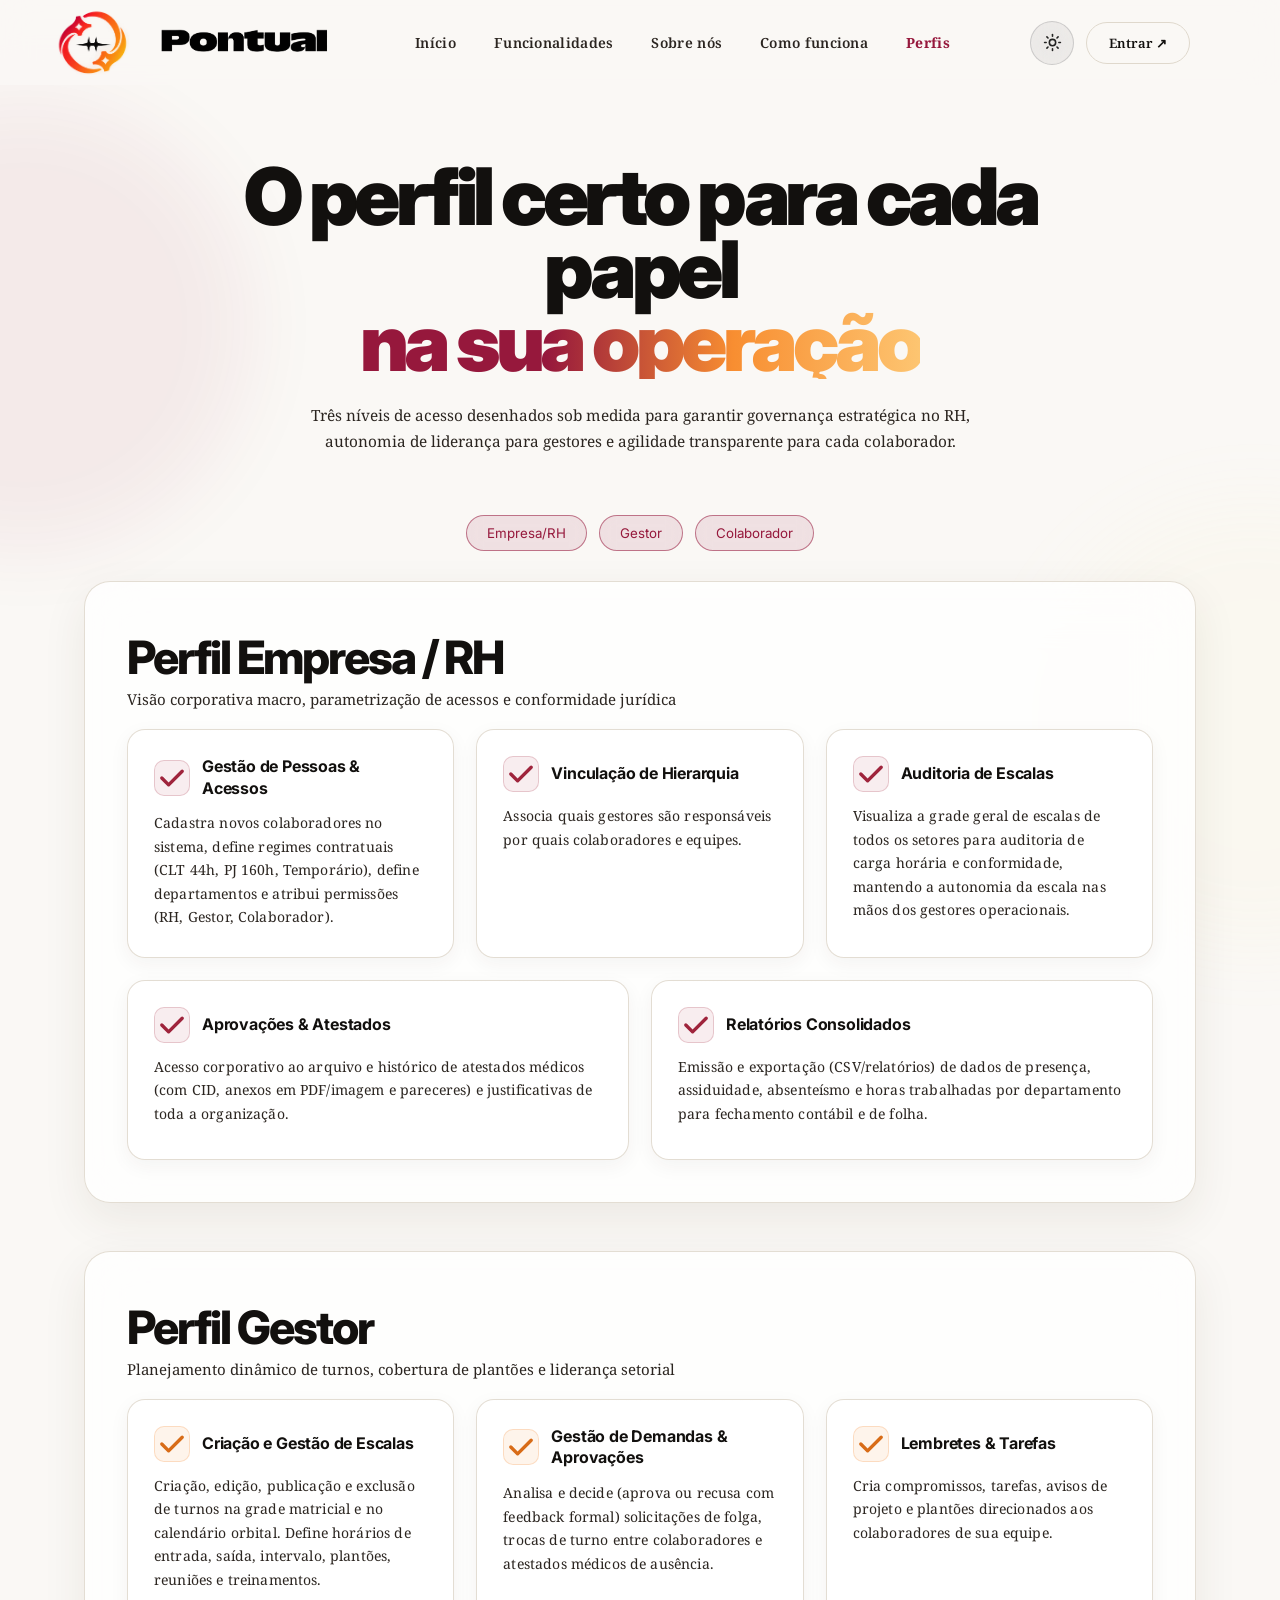
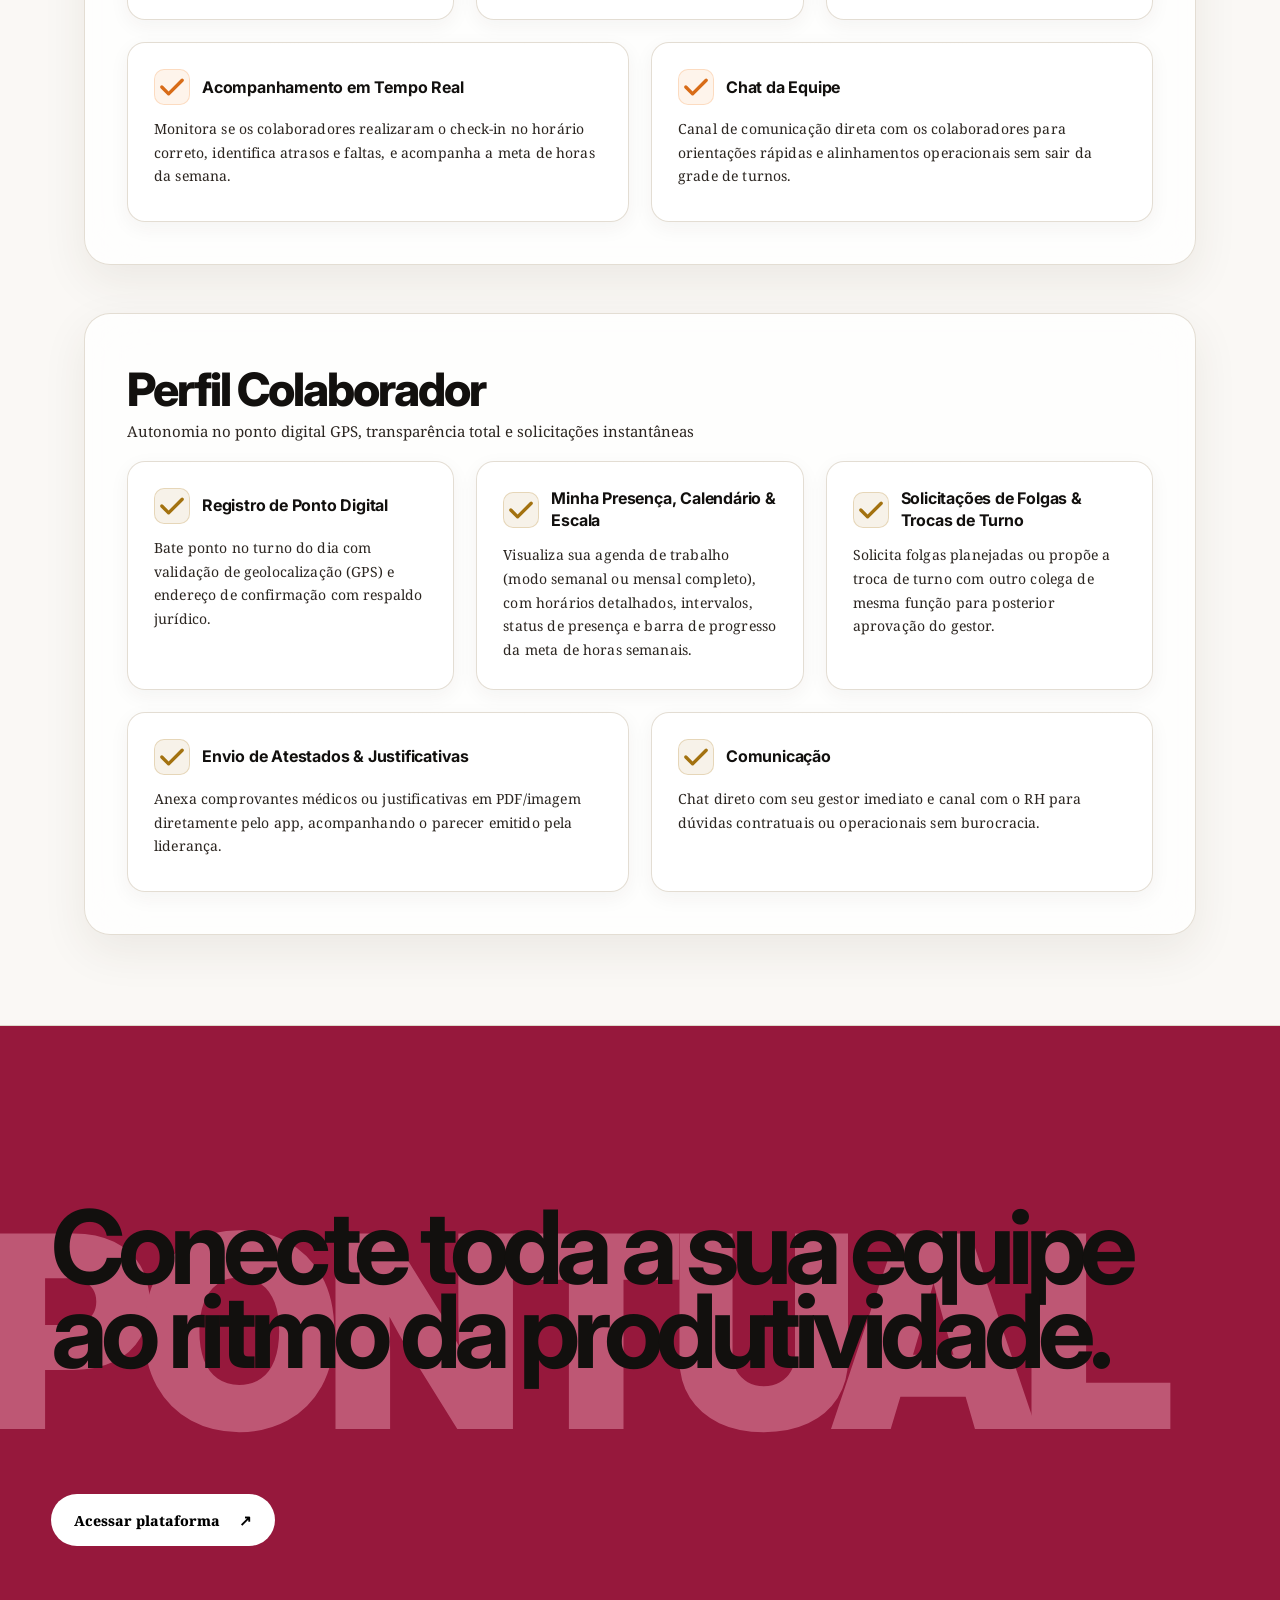
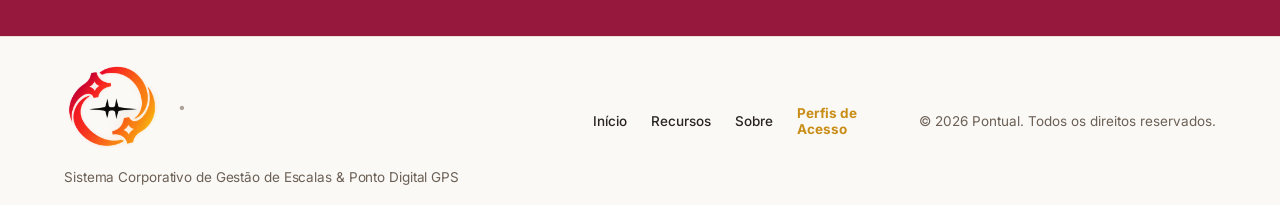
==== perfil.html @ deb8e953 "atualizações de LP" ====
<!DOCTYPE html>
<html lang="pt-BR" class="modo-escuro" data-theme="dark">

<head>
    <meta charset="UTF-8">
    <meta name="viewport" content="width=device-width, initial-scale=1.0">

    <title>Pontual | Perfis de Acesso & Governança</title>
    <link rel="icon" type="image/png" href="logo_pontual_transparente.png" />

    <!-- FONTES GOOGLE (EXATAMENTE AS MESMAS DO INDEX.HTML) -->
    <link rel="preconnect" href="https://fonts.googleapis.com">
    <link rel="preconnect" href="https://fonts.gstatic.com" crossorigin>
    <link href="https://fonts.googleapis.com/css2?family=Inter:wght@400;500;600;700;800;900&family=Noto+Serif:ital,wght@0,400;0,500;0,600;0,700;1,400;1,600;1,700&family=Playfair+Display:ital,wght@0,400;0,500;0,600;0,700;0,800;0,900;1,400;1,600&family=Plus+Jakarta+Sans:wght@400;500;600;700;800&display=swap" rel="stylesheet">

    <link rel="stylesheet" href="style.css">

    <!-- CONTROLE INICIAL DO TEMA -->
    <script>
        (function () {
            var saved = localStorage.getItem('pontual-theme');
            var theme = saved || (
                window.matchMedia('(prefers-color-scheme: light)').matches
                    ? 'light'
                    : 'dark'
            );
            document.documentElement.setAttribute('data-theme', theme);
            if (theme === 'light') {
                document.documentElement.classList.remove('modo-escuro');
                document.documentElement.classList.add('modo-claro');
            } else {
                document.documentElement.classList.remove('modo-claro');
                document.documentElement.classList.add('modo-escuro');
            }
        })();
    </script>
</head>

<body class="profiles-page">

    <!-- FUNDO DECORATIVO E LUZES AMBIENTES -->
    <div class="background-glow glow-one"></div>
    <div class="background-glow glow-two"></div>

    <!-- HEADER / NAVEGAÇÃO -->
    <header class="header-alt profiles-sticky-header">
        <div class="logos-alt">
            <a href="index.html#inicio" class="logo">
                <img src="img/logo_pontual_transparente.png" alt="Pontual" class="logo-light">
                <img src="img/logo_dark.png" alt="Pontual" class="logo-dark">
            </a>

            <a href="index.html#inicio" class="logo">
                <img src="img/Pontual-Branco.png" alt="Pontual" class="logo-light">
                <img src="img/Pontual-Branco.png" alt="Pontual" class="logo-dark" style="filter: brightness(0) saturate(100%);">
            </a>
        </div>

        <nav class="nav-alt">
            <a href="index.html#inicio">Início</a>
            <a href="index.html#funcionalidades">Funcionalidades</a>
            <a href="index.html#sobre">Sobre nós</a>
            <a href="index.html#como-funciona">Como funciona</a>
            <a href="perfil.html" class="active-link">Perfis</a>
        </nav>

        <div class="header-actions">
            <!-- BOTÃO DE TEMA -->
            <button class="theme-toggle" id="themeToggle" aria-label="Alternar tema claro/escuro" title="Alternar tema">
                <svg class="icon-sun" viewBox="0 0 24 24" fill="none" stroke="currentColor" stroke-width="2" stroke-linecap="round" stroke-linejoin="round">
                    <circle cx="12" cy="12" r="4"></circle>
                    <line x1="12" y1="2" x2="12" y2="4"></line>
                    <line x1="12" y1="20" x2="12" y2="22"></line>
                    <line x1="4.93" y1="4.93" x2="6.34" y2="6.34"></line>
                    <line x1="17.66" y1="17.66" x2="19.07" y2="19.07"></line>
                    <line x1="2" y1="12" x2="4" y2="12"></line>
                    <line x1="20" y1="12" x2="22" y2="12"></line>
                    <line x1="4.93" y1="19.07" x2="6.34" y2="17.66"></line>
                    <line x1="17.66" y1="6.34" x2="19.07" y2="4.93"></line>
                </svg>

                <svg class="icon-moon" viewBox="0 0 24 24" fill="none" stroke="currentColor" stroke-width="2" stroke-linecap="round" stroke-linejoin="round">
                    <path d="M21 12.79A9 9 0 1 1 11.21 3 7 7 0 0 0 21 12.79z"></path>
                </svg>
            </button>

            <!-- BOTÃO ENTRAR -->
            <button class="login-alt">
                Entrar
                <span>↗</span>
            </button>
        </div>
    </header>

    

    <!-- TÍTULO PRINCIPAL CENTRALIZADO AO MEIO -->
    <section class="profiles-hero-centered">
        <h1 class="profiles-hero-title">
            O perfil certo para cada papel<br>
            <span>na sua operação</span>
        </h1>

        <p class="profiles-hero-desc">
            Três níveis de acesso desenhados sob medida para garantir governança estratégica no RH, autonomia de liderança para gestores e agilidade transparente para cada colaborador.
        </p>
    </section>

   <div class="profile-buttons">
    <button class="profile-button empresa" id="empresa">Empresa/RH</button>
    <button class="profile-button gestor" id="gestor">Gestor</button>
    <button class="profile-button colaborador" id="colaborador">Colaborador</button>
</div>

    <!-- CONTAINER DOS CARDS TRANSLÚCIDOS EMPILHADOS UM EMBAIXO DO OUTRO -->
    <main class="stacked-profiles-container">

        <!-- ========================================================
             CARD 01: PERFIL EMPRESA / RH
             ======================================================== -->
        <article class="translucent-card card-rh-translucent" id="perfil-empresa-rh">
    
            <div class="card-hero-header" id="empresa">
                
                <h2 class="card-main-title">Perfil Empresa / RH </h2>
                <p class="card-subtitle-line">Visão corporativa macro, parametrização de acessos e conformidade jurídica</p>
            </div>

            
            <!-- GRID DOS 5 RECURSOS E RESPONSABILIDADES (LARGOS E ESPALHADOS) -->
            <div class="features-frosted-grid">
                <div class="feature-frosted-item">
                    <div class="feature-item-header">
                        <div class="feature-item-icon-wrap">
                            <svg viewBox="0 0 20 20" fill="currentColor">
                                <path fill-rule="evenodd" d="M16.707 5.293a1 1 0 010 1.414l-8 8a1 1 0 01-1.414 0l-4-4a1 1 0 011.414-1.414L8 12.586l7.293-7.293a1 1 0 011.414 0z" clip-rule="evenodd"/>
                            </svg>
                        </div>
                        <div class="feature-item-title">
                            <strong>Gestão de Pessoas &amp; Acessos</strong>
                        </div>
                    </div>
                    <p class="feature-item-desc">
                        Cadastra novos colaboradores no sistema, define regimes contratuais (CLT 44h, PJ 160h, Temporário), define departamentos e atribui permissões (RH, Gestor, Colaborador).
                    </p>
                </div>

                <div class="feature-frosted-item">
                    <div class="feature-item-header">
                        <div class="feature-item-icon-wrap">
                            <svg viewBox="0 0 20 20" fill="currentColor">
                                <path fill-rule="evenodd" d="M16.707 5.293a1 1 0 010 1.414l-8 8a1 1 0 01-1.414 0l-4-4a1 1 0 011.414-1.414L8 12.586l7.293-7.293a1 1 0 011.414 0z" clip-rule="evenodd"/>
                            </svg>
                        </div>
                        <div class="feature-item-title">
                            <strong>Vinculação de Hierarquia</strong>
                        </div>
                    </div>
                    <p class="feature-item-desc">
                        Associa quais gestores são responsáveis por quais colaboradores e equipes.
                    </p>
                </div>

                <div class="feature-frosted-item">
                    <div class="feature-item-header">
                        <div class="feature-item-icon-wrap">
                            <svg viewBox="0 0 20 20" fill="currentColor">
                                <path fill-rule="evenodd" d="M16.707 5.293a1 1 0 010 1.414l-8 8a1 1 0 01-1.414 0l-4-4a1 1 0 011.414-1.414L8 12.586l7.293-7.293a1 1 0 011.414 0z" clip-rule="evenodd"/>
                            </svg>
                        </div>
                        <div class="feature-item-title">
                            <strong>Auditoria de Escalas</strong>
                        </div>
                    </div>
                    <p class="feature-item-desc">
                        Visualiza a grade geral de escalas de todos os setores  para auditoria de carga horária e conformidade, mantendo a autonomia da escala nas mãos dos gestores operacionais.
                    </p>
                </div>

                <div class="feature-frosted-item">
                    <div class="feature-item-header">
                        <div class="feature-item-icon-wrap">
                            <svg viewBox="0 0 20 20" fill="currentColor">
                                <path fill-rule="evenodd" d="M16.707 5.293a1 1 0 010 1.414l-8 8a1 1 0 01-1.414 0l-4-4a1 1 0 011.414-1.414L8 12.586l7.293-7.293a1 1 0 011.414 0z" clip-rule="evenodd"/>
                            </svg>
                        </div>
                        <div class="feature-item-title">
                            <strong>Aprovações &amp; Atestados</strong>
                        </div>
                    </div>
                    <p class="feature-item-desc">
                        Acesso corporativo ao arquivo e histórico de atestados médicos (com CID, anexos em PDF/imagem e pareceres) e justificativas de toda a organização.
                    </p>
                </div>

                <div class="feature-frosted-item">
                    <div class="feature-item-header">
                        <div class="feature-item-icon-wrap">
                            <svg viewBox="0 0 20 20" fill="currentColor">
                                <path fill-rule="evenodd" d="M16.707 5.293a1 1 0 010 1.414l-8 8a1 1 0 01-1.414 0l-4-4a1 1 0 011.414-1.414L8 12.586l7.293-7.293a1 1 0 011.414 0z" clip-rule="evenodd"/>
                            </svg>
                        </div>
                        <div class="feature-item-title">
                            <strong>Relatórios Consolidados</strong>
                        </div>
                    </div>
                    <p class="feature-item-desc">
                        Emissão e exportação (CSV/relatórios) de dados de presença, assiduidade, absenteísmo e horas trabalhadas por departamento para fechamento contábil e de folha.
                    </p>
                </div>
            </div>
        </article>


        <!-- ========================================================
             CARD 02: PERFIL GESTOR
             ======================================================== -->
        <article class="translucent-card card-gestor-translucent"  >

            <!-- CABEÇALHO DO PERFIL -->
            <div class="card-hero-header" id="gestor">
                <h2 class="card-main-title">Perfil Gestor</h2>
                <p class="card-subtitle-line">Planejamento dinâmico de turnos, cobertura de plantões e liderança setorial</p>
            </div>


            <div class="features-frosted-grid" >
                <div class="feature-frosted-item">
                    <div class="feature-item-header">
                        <div class="feature-item-icon-wrap">
                            <svg viewBox="0 0 20 20" fill="currentColor">
                                <path fill-rule="evenodd" d="M16.707 5.293a1 1 0 010 1.414l-8 8a1 1 0 01-1.414 0l-4-4a1 1 0 011.414-1.414L8 12.586l7.293-7.293a1 1 0 011.414 0z" clip-rule="evenodd"/>
                            </svg>
                        </div>
                        <div class="feature-item-title">
                            <strong>Criação e Gestão de Escalas</strong>
                        </div>
                    </div>
                    <p class="feature-item-desc">
                        Criação, edição, publicação e exclusão de turnos na grade matricial e no calendário orbital. Define horários de entrada, saída, intervalo, plantões, reuniões e treinamentos.
                    </p>
                </div>

                <div class="feature-frosted-item">
                    <div class="feature-item-header">
                        <div class="feature-item-icon-wrap">
                            <svg viewBox="0 0 20 20" fill="currentColor">
                                <path fill-rule="evenodd" d="M16.707 5.293a1 1 0 010 1.414l-8 8a1 1 0 01-1.414 0l-4-4a1 1 0 011.414-1.414L8 12.586l7.293-7.293a1 1 0 011.414 0z" clip-rule="evenodd"/>
                            </svg>
                        </div>
                        <div class="feature-item-title">
                            <strong>Gestão de Demandas &amp; Aprovações</strong>
                        </div>
                    </div>
                    <p class="feature-item-desc">
                        Analisa e decide (aprova ou recusa com feedback formal) solicitações de folga, trocas de turno entre colaboradores e atestados médicos de ausência.
                    </p>
                </div>

                <div class="feature-frosted-item">
                    <div class="feature-item-header">
                        <div class="feature-item-icon-wrap">
                            <svg viewBox="0 0 20 20" fill="currentColor">
                                <path fill-rule="evenodd" d="M16.707 5.293a1 1 0 010 1.414l-8 8a1 1 0 01-1.414 0l-4-4a1 1 0 011.414-1.414L8 12.586l7.293-7.293a1 1 0 011.414 0z" clip-rule="evenodd"/>
                            </svg>
                        </div>
                        <div class="feature-item-title">
                            <strong>Lembretes &amp; Tarefas</strong>
                        </div>
                    </div>
                    <p class="feature-item-desc">
                        Cria compromissos, tarefas, avisos de projeto e plantões direcionados aos colaboradores de sua equipe.
                    </p>
                </div>

                <div class="feature-frosted-item">
                    <div class="feature-item-header">
                        <div class="feature-item-icon-wrap">
                            <svg viewBox="0 0 20 20" fill="currentColor">
                                <path fill-rule="evenodd" d="M16.707 5.293a1 1 0 010 1.414l-8 8a1 1 0 01-1.414 0l-4-4a1 1 0 011.414-1.414L8 12.586l7.293-7.293a1 1 0 011.414 0z" clip-rule="evenodd"/>
                            </svg>
                        </div>
                        <div class="feature-item-title">
                            <strong>Acompanhamento em Tempo Real</strong>
                        </div>
                    </div>
                    <p class="feature-item-desc">
                        Monitora se os colaboradores realizaram o check-in no horário correto, identifica atrasos e faltas, e acompanha a meta de horas da semana.
                    </p>
                </div>

                <div class="feature-frosted-item">
                    <div class="feature-item-header">
                        <div class="feature-item-icon-wrap">
                            <svg viewBox="0 0 20 20" fill="currentColor">
                                <path fill-rule="evenodd" d="M16.707 5.293a1 1 0 010 1.414l-8 8a1 1 0 01-1.414 0l-4-4a1 1 0 011.414-1.414L8 12.586l7.293-7.293a1 1 0 011.414 0z" clip-rule="evenodd"/>
                            </svg>
                        </div>
                        <div class="feature-item-title">
                            <strong>Chat da Equipe</strong>
                        </div>
                    </div>
                    <p class="feature-item-desc">
                        Canal de comunicação direta com os colaboradores para orientações rápidas e alinhamentos operacionais sem sair da grade de turnos.
                    </p>
                </div>
            </div>
        </article>


        <!-- ========================================================
             CARD 03: PERFIL COLABORADOR
             ======================================================== -->
        <article class="translucent-card card-colab-translucent" id="colaborador">
            
            <!-- CABEÇALHO DO PERFIL -->
            <div class="card-hero-header">
                <h2 class="card-main-title">Perfil Colaborador</h2>
                <p class="card-subtitle-line">Autonomia no ponto digital GPS, transparência total e solicitações instantâneas</p>
            </div>

           

            <!-- GRID DOS 5 RECURSOS E RESPONSABILIDADES (LARGOS E ESPALHADOS) -->
            <div class="features-frosted-grid">
                <div class="feature-frosted-item">
                    <div class="feature-item-header">
                        <div class="feature-item-icon-wrap">
                            <svg viewBox="0 0 20 20" fill="currentColor">
                                <path fill-rule="evenodd" d="M16.707 5.293a1 1 0 010 1.414l-8 8a1 1 0 01-1.414 0l-4-4a1 1 0 011.414-1.414L8 12.586l7.293-7.293a1 1 0 011.414 0z" clip-rule="evenodd"/>
                            </svg>
                        </div>
                        <div class="feature-item-title">
                            <strong>Registro de Ponto Digital</strong>
                        </div>
                    </div>
                    <p class="feature-item-desc">
                        Bate ponto no turno do dia com validação de geolocalização (GPS) e endereço de confirmação com respaldo jurídico.
                    </p>
                </div>

                <div class="feature-frosted-item">
                    <div class="feature-item-header">
                        <div class="feature-item-icon-wrap">
                            <svg viewBox="0 0 20 20" fill="currentColor">
                                <path fill-rule="evenodd" d="M16.707 5.293a1 1 0 010 1.414l-8 8a1 1 0 01-1.414 0l-4-4a1 1 0 011.414-1.414L8 12.586l7.293-7.293a1 1 0 011.414 0z" clip-rule="evenodd"/>
                            </svg>
                        </div>
                        <div class="feature-item-title">
                            <strong>Minha Presença, Calendário &amp; Escala</strong>
                        </div>
                    </div>
                    <p class="feature-item-desc">
                        Visualiza sua agenda de trabalho (modo semanal ou mensal completo), com horários detalhados, intervalos, status de presença e barra de progresso da meta de horas semanais.
                    </p>
                </div>

                <div class="feature-frosted-item">
                    <div class="feature-item-header">
                        <div class="feature-item-icon-wrap">
                            <svg viewBox="0 0 20 20" fill="currentColor">
                                <path fill-rule="evenodd" d="M16.707 5.293a1 1 0 010 1.414l-8 8a1 1 0 01-1.414 0l-4-4a1 1 0 011.414-1.414L8 12.586l7.293-7.293a1 1 0 011.414 0z" clip-rule="evenodd"/>
                            </svg>
                        </div>
                        <div class="feature-item-title">
                            <strong>Solicitações de Folgas &amp; Trocas de Turno</strong>
                        </div>
                    </div>
                    <p class="feature-item-desc">
                        Solicita folgas planejadas ou propõe a troca de turno com outro colega de mesma função para posterior aprovação do gestor.
                    </p>
                </div>

                <div class="feature-frosted-item">
                    <div class="feature-item-header">
                        <div class="feature-item-icon-wrap">
                            <svg viewBox="0 0 20 20" fill="currentColor">
                                <path fill-rule="evenodd" d="M16.707 5.293a1 1 0 010 1.414l-8 8a1 1 0 01-1.414 0l-4-4a1 1 0 011.414-1.414L8 12.586l7.293-7.293a1 1 0 011.414 0z" clip-rule="evenodd"/>
                            </svg>
                        </div>
                        <div class="feature-item-title">
                            <strong>Envio de Atestados &amp; Justificativas</strong>
                        </div>
                    </div>
                    <p class="feature-item-desc">
                        Anexa comprovantes médicos ou justificativas em PDF/imagem diretamente pelo app, acompanhando o parecer emitido pela liderança.
                    </p>
                </div>

                <div class="feature-frosted-item">
                    <div class="feature-item-header">
                        <div class="feature-item-icon-wrap">
                            <svg viewBox="0 0 20 20" fill="currentColor">
                                <path fill-rule="evenodd" d="M16.707 5.293a1 1 0 010 1.414l-8 8a1 1 0 01-1.414 0l-4-4a1 1 0 011.414-1.414L8 12.586l7.293-7.293a1 1 0 011.414 0z" clip-rule="evenodd"/>
                            </svg>
                        </div>
                        <div class="feature-item-title">
                            <strong>Comunicação</strong>
                        </div>
                    </div>
                    <p class="feature-item-desc">
                        Chat direto com seu gestor imediato e canal com o RH para dúvidas contratuais ou operacionais sem burocracia.
                    </p>
                </div>
            </div>
        </article>

    </main>

    

    <!-- CTA FINAL (ESTILO INDEX.HTML) -->
    <section class="final-cta brand-bg" id="comece">
        <div class="cta-background-text">
            PONTUAL
        </div>

        <div class="cta-content">
            <h2>
                Conecte toda a sua equipe<br>
                ao ritmo da produtividade.
            </h2>

            <button class="primary-button">
                Acessar plataforma
                <span>↗</span>
            </button>
        </div>
    </section>

    <!-- FOOTER (ESTILO INDEX.HTML) -->
    <footer>
        <div class="footer-left">
            <div class="footer-brand">
                <img src="img/logo_pontual_transparente.png" alt="Pontual" class="logo-light footer-logo-img">
                <img src="img/logo_dark.png" alt="Pontual" class="logo-dark footer-logo-img">
            </div>
            <span class="footer-bullet">•</span>
            <span class="footer-tagline">Sistema Corporativo de Gestão de Escalas &amp; Ponto Digital GPS</span>
        </div>

        <div class="footer-links">
            <a href="index.html#inicio">Início</a>
            <a href="index.html#funcionalidades">Recursos</a>
            <a href="index.html#sobre">Sobre</a>
            <a href="perfil.html" class="footer-link-highlight">Perfis de Acesso</a>
        </div>

        <p class="footer-copy">
            © 2026 Pontual. Todos os direitos reservados.
        </p>
    </footer>

    <!-- BOTÃO VOLTAR AO TOPO -->
    <button class="back-to-top" id="backToTop" aria-label="Voltar para o topo" title="Voltar ao topo">
        <svg viewBox="0 0 24 24" fill="none" stroke="currentColor" stroke-width="2.5" stroke-linecap="round" stroke-linejoin="round">
            <polyline points="18 15 12 9 6 15"></polyline>
        </svg>
    </button>

    <!-- SCRIPTS -->
    <script src="script.js"></script>
</body>

</html>
---- style.css ----
/* =========================================
   LANDING HERO ALT
========================================= */
.landing-alt {

    min-height: 100vh;

    position: relative;

    overflow: hidden;

    display: flex;

    align-items: center;

    justify-content: center;

    font-family: "DM Sans", sans-serif;

    background: var(--bg-page);

}


/* =========================================
   CARD PRINCIPAL
========================================= */

.hero-alt {

    width: 100%;

    min-height: 100vh;

    padding-bottom: 20px;

    position: relative;

    overflow: hidden;

    display: flex;

    flex-direction: column;

}


/* =========================================
   GRADIENTE DO FUNDO
========================================= */

.hero-alt::before {

    content: "";

    position: absolute;

    inset: 0;

    background:

        radial-gradient(

            circle at 30% 35%,

            #F9DE97CC,

            transparent 35%

        ),

        radial-gradient(

            circle at 58% 38%,

            #F59242CC,

            transparent 40%

        ),

        radial-gradient(

            circle at 55% 70%,

            #9F243C,

            transparent 42%

        ),

        radial-gradient(

            circle at 70% 55%,

            #640c1e,

            transparent 35%

        );

    filter: blur(40px);

    z-index: 0;

}


/* =========================================
   FORMAS DECORATIVAS
========================================= */

.shape-alt {

    display: none;

}

.shape-alt.shape-blue {

    display: none;

}

.shape-alt.shape-pink {

    display: none;

}

.shape-alt.shape-yellow {

    display: none;

}

.shape-alt.shape-purple {

    display: none;

}


/* =========================================
   HEADER ALT
========================================= */

.header-alt {

    position: relative;

    z-index: 5;

    width: 100%;

    padding: 34px 7%;

    display: flex;

    align-items: center;

    justify-content: space-between;

}


/* =========================================
   LOGO ALT
========================================= */

.logo-alt {

    text-decoration: none;

    color: var(--text-primary);

    font-size: 25px;

    font-weight: 700;

    letter-spacing: -1px;

}

.logo-alt span {

    color: #F59242;

}


/* =========================================
   MENU ALT
========================================= */

.nav-alt {

    display: flex;

    align-items: center;

    gap: 38px;

    font-family: "Playfair Display", Georgia, serif;

}

.nav-alt a {

    position: relative;

    text-decoration: none;

    color: #ffffff;

    font-size: 14px;

    font-weight: 600;

    font-family: "Playfair Display", Georgia, serif;

    letter-spacing: 0.3px;

    transition: 0.3s ease;

}

.nav-alt a:hover,
.nav-alt a.active {

    color: #9F243C;
    text-decoration: auto;

}


/* =========================================
   BOTÃO LOGIN ALT
========================================= */

.login-alt {

    text-decoration: none;

    color: var(--text-primary);

    font-size: 13px;

    font-weight: 600;

    padding: 11px 22px;

    border: 1px solid var(--border);

    border-radius: 30px;

    background: transparent;

    transition: 0.3s ease;

}

.login-alt:hover {

    background: #9F243C;

    border-color:#9F243C;

    transform: translateY(-2px);

}


/* =========================================
   CONTEÚDO PRINCIPAL ALT
========================================= */

.hero-content-alt {

    position: relative;

    z-index: 3;

    flex: 1;

    max-width: 800px;

    margin: auto;

    padding: 70px 30px 40px;

    text-align: center;

    display: flex;

    flex-direction: column;

    align-items: center;

    justify-content: center;

}


/* =========================================
   TAG ALT
========================================= */

.tag-alt {

    display: inline-flex;

    align-items: center;

    padding: 9px 17px;

    margin-bottom: 25px;

    border-radius: 30px;

    background: transparent;

    border: 1px solid var(--border);

    color: var(--text-secondary);

    font-size: 10px;

    font-weight: 700;

    letter-spacing: 1.4px;

}


/* =========================================
   TÍTULO ALT
========================================= */

.hero-content-alt h1 {

    max-width: 800px;

    font-size: clamp(65px, 8vw, 125px);

    line-height: .88;

    letter-spacing: -7px;

    font-weight: 900;

    color: var(--text-primary);

}

.hero-content-alt h1 span {

    display: inline-block;

    white-space: nowrap;

  background:

        linear-gradient(

            90deg,

            #96183c,

            #96183c,

            #f88e31,

            #fdc571

        );
    -webkit-background-clip: text;

    background-clip: text;

    color: transparent;

    

}


/* =========================================
   TEXTO ALT
========================================= */

.hero-content-alt p {

    max-width: 570px;

    margin-top: 27px;

    color: var(--text-primary);

    font-size: 16px;

    line-height: 1.7;

}


/* =========================================
   BOTÕES ALT
========================================= */

.hero-buttons-alt {

    display: flex;

    align-items: center;

    gap: 14px;

    margin-top: 32px;

}

.btn-primary-alt {

    display: flex;

    align-items: center;

    gap: 15px;

    padding: 15px 22px;

    border-radius: 40px;

    text-decoration: none;

    background: linear-gradient(

        90deg,

        #640c1e,

        #9F243C,

        #F59242,

        #c96b1f

    );

    color:#ffffff;

    font-size: 14px;

    font-weight: 700;

    letter-spacing: 0.5px;

    box-shadow:

        0 10px 25px rgba(70, 65, 180, 0.12);

    transition: 0.3s ease;



    .btn-primary-two{
        display: flex;

    align-items: center;

    gap: 15px;

    padding: 15px 22px;

    border-radius: 40px;

    text-decoration: none;

    background: linear-gradient(

        90deg,
        #c96b1f

    );

    color:#ffffff;

    font-size: 14px;

    font-weight: 700;

    letter-spacing: 0.5px;

    box-shadow:

        0 10px 25px rgba(70, 65, 180, 0.12);

    transition: 0.3s ease;

    }

}

.btn-primary-alt span {

    font-size: 18px;

    line-height: 0;

}

.btn-primary-alt:hover {

    transform: translateY(-3px);

    box-shadow:

        0 15px 30px rgba(70, 65, 180, 0.18);

}

.btn-secondary-alt {

    padding: 14px 22px;

    border-radius: 40px;

    text-decoration: none;

    color: #ffffff;

    font-size: 15px;

    font-weight: 600;

    transition: 0.3s ease;

}

.btn-secondary-alt:hover {

    background: #e0b445;
    color: #640c1e;

}   


/* =========================================
   PARTE INFERIOR DO HERO
========================================= */

.hero-bottom-alt {

    position: relative;

    z-index: 4;

    width: 100%;

    padding: 25px 48px 30px;

    display: flex;

    align-items: center;

    justify-content: center;

    gap: 28px;

    font-size: 100px;

}

.bottom-item-alt {

    display: flex;

    align-items: center;

    gap: 10px;

}

.bottom-item-alt strong {

    font-size: 20px;

    color: #9F243C;

    letter-spacing: 1px;

}

.bottom-item-alt span {

    color: #ffffff;

    font-size: 15px;

    font-weight: 500;

}

.bottom-line-alt {

    width: 35px;

    height: 1px;

    background: rgba(80, 80, 80, 0.15);

}


/* =========================================
   RESPONSIVIDADE ALT
========================================= */

@media (max-width: 900px) {

    .landing-alt {

        padding: 25px;

    }

    .hero-alt {

        min-height: 680px;

    }

    .header-alt {

        padding: 28px 30px;

    }

    .nav-alt {

        gap: 20px;

    }

    .nav-alt a:nth-child(3) {

        display: none;

    }

    .hero-content-alt h1 {

        font-size: 55px;

    }

    .nav-alt a {

       font-family: "Playfair Display", Georgia, serif;
      font-weight: 500;
      font-style: normal;

    }

}


@media (max-width: 650px) {

    .landing-alt {

        padding: 12px;

    }

    .hero-alt {

        min-height: 720px;

        border-radius: 22px;

    }

    .header-alt {

        padding: 22px;

        flex-wrap: wrap;

        gap: 20px;

    }

    .nav-alt {

        order: 3;

        width: 100%;

        justify-content: center;

        gap: 18px;

    }

    .nav-alt a {

        font-size: 12px;

    }

    .nav-alt a:nth-child(2) {

        display: none;

    }

    .login-alt {

        padding: 9px 17px;

    }

    .login-alt:hover {
        color: #9F243C;

    }

    .hero-content-alt {

        padding: 40px 20px;

    }

    .tag-alt {

        font-size: 8px;

        text-align: center;

    }

    .hero-content-alt h1 {

        font-size: 43px;

        letter-spacing: -2px;

    }

    .hero-content-alt p {

        font-size: 14px;

    }

    .hero-buttons-alt {

        flex-direction: column;

        width: 100%;

    }

    .btn-primary-alt,
    .btn-secondary-alt {

        width: 100%;

        justify-content: center;

        text-align: center;

    }

    .hero-bottom-alt {

        display: none;

    }

}


/* =========================
   BOTÃO DE TEMA
========================= */

.header-actions {

    display: flex;

    align-items: center;

    gap: 12px;

    flex-shrink: 0;

}

.theme-toggle {

    width: 44px;

    height: 44px;

    border: 1px solid rgba(255, 255, 255, 0.18);

    border-radius: 50%;

    display: flex;

    align-items: center;

    justify-content: center;

    background: rgba(255, 255, 255, 0.08);

    color: #ffffff;

    cursor: pointer;

    transition:

        background 0.3s ease,

        color 0.3s ease,

        border-color 0.3s ease,

        transform 0.3s ease;

    backdrop-filter: blur(10px);

    -webkit-backdrop-filter: blur(10px);

}

.theme-toggle:hover {

    transform: translateY(-2px);

    color: #9F243C;

    border-color:#9F243C;

}

.theme-toggle svg {

    width: 19px;

    height: 19px;

    transition: opacity 0.25s ease, transform 0.25s ease;

}


/* Ícone inicial */

.theme-toggle .icon-sun {

    display: none;

}

.theme-toggle .icon-moon {

    display: block;

}


/* =========================
   TEMA CLARO
========================= */

[data-theme="light"] .theme-toggle {

    background: rgba(20, 20, 30, 0.06);

    border-color: rgba(20, 20, 30, 0.15);

    color: #222;

}

[data-theme="light"] .theme-toggle:hover {

    background: rgba(20, 20, 30, 0.10);

}

[data-theme="light"] .theme-toggle .icon-sun {

    display: block;

}

[data-theme="light"] .theme-toggle .icon-moon {

    display: none;

}


/* =========================
   LOGOS POR TEMA
========================= */

/* No modo escuro: mostra logo-light, esconde logo-dark */
.logo-dark {
    display: none !important;
}

.logo-light {
    display: block;
}

/* No modo claro: mostra logo-dark, esconde logo-light */
[data-theme="light"] .logo-dark {
    display: block !important;
}

[data-theme="light"] .logo-light {
    display: none !important;
}

/* Filtro para a logo ícone (colorida) no modo claro */
[data-theme="light"] .theme-icon {
    filter: var(--logo-filter);
}


/* =========================================
   IMPORTAÇÃO DE FONTES
========================================= */

@import url('https://fonts.googleapis.com/css2?family=Inter:wght@400;500;600;700;800;900&display=swap');
@import url('https://fonts.googleapis.com/css2?family=Plus+Jakarta+Sans:wght@400;500;600;700;800&display=swap');
@import url('https://fonts.googleapis.com/css2?family=Playfair+Display:ital,wght@0,400;0,500;0,600;0,700;0,800;0,900;1,400;1,600&display=swap');


/* ==========================================================================
   CLASSE ESPECÍFICA PARA MODO ESCURO (Edite cores, fundos e textos aqui)
   ========================================================================== */

:root,
.modo-escuro,
[data-theme="dark"] {

    /* --- Cores de Fundo (Dark) --- */
    --bg-page: #050505;
    --bg-section: #080808;
    --bg-surface: #0c0c0c;
    --bg-card: #121212;
    --bg-panel-a: #151515;
    --bg-panel-b: #090909;
    --bg-chip: #1d1d1d;
    --ghost-text: #222222;

    /* --- Cores de Bordas (Dark) --- */
    --border: #262626;
    --border-soft: #2a2a2a;

    /* --- Cores de Texto (Dark) --- */
    --text-primary: #f5f5f5;
    --text-secondary: #8f8f8f;
    --text-tertiary: #6e6e6e;
    --text-quiet: #4c4c4c;

    /* --- Cores de Destaque / Identidade Pontual --- */
    --accent-red: #96183c;
    --accent-wine: #640c1e;
    --accent-orange: #f89642;
    --accent-yellow: #faf0ac;
    --success: #51d87d;

    /* --- Filtros de Logos --- */
    --logo-filter: none;

}


/* ==========================================================================
   CLASSE ESPECÍFICA PARA MODO CLARO (Edite cores do modo claro aqui)
   ========================================================================== */

.modo-claro,
:root[data-theme="light"],
[data-theme="light"] {

    /* --- Cores de Fundo (Light) --- */
    --bg-page: #faf8f5;
    --bg-section: #ffffff;
    --bg-surface: #f4eee6;
    --bg-card: #ffffff;
    --bg-panel-a: #ffffff;
    --bg-panel-b: #f0ede7;
    --bg-chip: #e8e4dc;
    --ghost-text: #e2ddd4;

    /* --- Cores de Bordas (Light) --- */
    --border: #dfd8cc;
    --border-soft: #e8e2d8;

    /* --- Cores de Texto (Light) --- */
    --text-primary: #12100e;
    --text-secondary: #2b2520;
    --text-tertiary: #453e36;
    --text-quiet: #756c60;

    /* --- Cores de Destaque / Identidade Pontual --- */
    --accent-red: #96183c;
    --accent-wine: #640c1e;
    --accent-orange: #f89642;
    --accent-yellow: #faf0ac;
    --success: #1a8f4b;

    /* --- Filtros de Logos --- */
    --logo-filter: brightness(0);

}


* {

    margin: 0;

    padding: 0;

    box-sizing: border-box;

}


html {

    scroll-behavior: smooth;

}


body {

    background: var(--bg-page);

    color: var(--text-primary);

    font-family: 'Inter', sans-serif;

    overflow-x: hidden;

    transition: background-color .35s ease, color .35s ease;

}


body,
body * {

    transition: background-color .35s ease, border-color .35s ease, color .35s ease;

}


/* ==========================================================================
   TÍTULOS E TEXTOS DE DESTAQUE (Original - Sem serifa / Inter)
   ========================================================================== */

h1,
h2,
h3,
.cta-background-text {

    font-family: 'Inter', sans-serif;

}


/* ==========================================================================
   FONTES: NOTO SERIF (Navegação, Letras Pequenas, Labels, Índices e Descrições)
   ========================================================================== */

.nav-alt a,
.tag-alt,
.hero-tag,
.label,
.section-top span,
.bottom-item-alt strong,
.bottom-item-alt span,
.big-statement > span,
.statement-subtitle,
.resource-index,
.process-item > span,
.cta-content > span,
.footer-links a {

    font-family: 'Noto Serif', Georgia, serif;

}


/* Fonte Noto Serif para descrições, parágrafos e textos normais */

p,
.login-alt,
.btn-primary-alt,
.btn-secondary-alt,
.primary-button,
.secondary-button,
footer p,
.resource-name p,
.process-item p,
.solution-right p,
.section-top > p,
.big-statement p,
.panel-header small,
.panel-status div,
.panel-footer small,
.floating-card small,
.chart-top span,
.chart-top small,
.days span,
.hero-content-alt p,
.hero-content > p {

    font-family: 'Noto Serif', Georgia, serif;

}


button,
a {

    font-family: inherit;

}


button {

    cursor: pointer;

}


/* =========================
   FUNDO
========================= */

.background-glow {

    position: fixed;

    width: 450px;

    height: 450px;

    border-radius: 50%;

    filter: blur(40px);

    pointer-events: none;

    opacity: .12;

    z-index: -1;

}


.glow-one {

    background: #96183C;

    top: 100px;

    left: -200px;

}


.glow-two {

    background: #faf0ac;

    right: -200px;

    top: 500px;

}


/* =========================
   HEADER
========================= */

header {

    height: 85px;

    padding: 0 7%;

    display: flex;

    align-items: center;

    justify-content: space-between;



    position: relative;

    z-index: 10;

}


/* =========================
   LOGOS DO HEADER
========================= */

.logos-alt {

    display: flex;

    align-items: center;

    gap: 22px;

    flex-shrink: 0;

    margin-left: -35px;

}

.logos-alt .logo {

    display: flex;

    align-items: center;

    justify-content: center;

    width: auto;

    height: 62px;

}


/* Desenho da logo */

.logos-alt .logo:first-child img {

    width: 78px !important;

    height: 78px !important;

    max-width: 78px !important;

    max-height: 78px !important;

    object-fit: contain;

    display: block;

}


/* Escrita "Pontual" */

.logos-alt .logo:last-child img {

    width: 180px !important;

    height: auto !important;

    max-width: 180px !important;

    object-fit: contain;

    display: block;

}


/* =========================
   HERO
========================= */

.hero {

    min-height: 820px;

    padding: 100px 7%;

    position: relative;

    display: flex;

    align-items: center;

    overflow: hidden;

}


.hero-content {

    position: relative;

    z-index: 5;

    max-width: 750px;

}


.hero-tag {

    display: flex;

    align-items: center;

    gap: 10px;

    font-size: 9px;

    letter-spacing: 2px;

    color: var(--text-secondary);

    font-weight: 700;

    margin-bottom: 30px;

}


.dot {

    width: 7px;

    height: 7px;

    border-radius: 50%;

    background:

        linear-gradient(

            135deg,

            #96183c,

            #f89642,

            #faf0ac

        );

    box-shadow:

        0 0 15px rgba(255, 80, 40, .7);

}


.hero h1 {

    font-size: clamp(65px, 8vw, 125px);

    line-height: .88;

    letter-spacing: -7px;

    font-weight: 900;

}


.hero h1 span {

   background:

        linear-gradient(

            90deg,

            #96183c,

            #f89642,

            #fdc571

        );
    -webkit-background-clip: text;

    background-clip: text;

    color: transparent;

}


.hero-content > p {

    max-width: 450px;

    color: var(--text-secondary);

    font-size: 14px;

    line-height: 1.7;

    margin-top: 35px;

}


.hero-buttons {

    display: flex;

    align-items: center;

    gap: 15px;

    margin-top: 35px;

}


.primary-button {

    border: none;

    padding: 16px 23px;

    border-radius: 30px;

    color: white;

    font-size: 14px;

    font-weight: 800;

    background:

        linear-gradient(

            100deg,

            #96183c,

            #f89642,

            #faf0ac

        );

    transition: .25s;

}


.primary-button:hover {

    transform: translateY(-3px);

    box-shadow:

        0 15px 35px rgba(237, 50, 35, .25);

}


.primary-button span {

    margin-left: 15px;

    font-size: 15px;

}


.secondary-button {

    color: white;

    text-decoration: none;

    font-size: 10px;

    font-weight: 700;

    padding: 15px;

}


/* Mantido conforme o código original */

.btn-secondary-alt {

    padding: 14px 22px;

    border-radius: 40px;

    text-decoration: none;

    color: #ffffff;

    font-size: 14px;

    font-weight: 600;

    transition: 0.3s ease;

}


/* =========================
   PAINEL
========================= */

.hero-panel {

    width: 410px;

    min-height: 460px;

    position: absolute;

    right: 9%;

    top: 160px;

    padding: 25px;

    background:

        linear-gradient(

            145deg,

            var(--bg-panel-a),

            var(--bg-panel-b)

        );

    border: 1px solid var(--border-soft);

    border-radius: 25px;

    box-shadow:

        0 40px 100px rgba(0,0,0,.5);

    transform: rotate(3deg);

    z-index: 3;

    overflow: hidden;

}


.panel-glow {

    position: absolute;

    width: 250px;

    height: 250px;

    right: -100px;

    top: -100px;

    border-radius: 50%;

    background:

        linear-gradient(

            135deg,

            #96183c,

            #f89642,

            #faf0ac

        );

    filter: blur(90px);

    opacity: .18;

}


.panel-header {

    display: flex;

    align-items: center;

    justify-content: space-between;

    position: relative;

}


.panel-header small {

    color: var(--text-tertiary);

    font-size: 8px;

    letter-spacing: 1px;

}


.panel-header h3 {

    font-size: 20px;

    margin-top: 5px;

}


.avatar {

    width: 37px;

    height: 37px;

    border-radius: 50%;

    display: flex;

    align-items: center;

    justify-content: center;

    font-size: 11px;

    font-weight: 900;

    color: #111;

    background:

        linear-gradient(

            135deg,

            #96183c,

            #f89642,

            #faf0ac

        );

}


.panel-status {

    margin-top: 45px;

    display: flex;

    align-items: center;

    justify-content: space-between;

}


.panel-status div {

    color: var(--text-tertiary);

    font-size: 10px;

}


.status-dot {

    width: 6px;

    height: 6px;

    display: inline-block;

    margin-right: 7px;

    border-radius: 50%;

    background: var(--success);

}


.panel-status strong {

    font-size: 40px;

    background:

        linear-gradient(

            90deg,

            #96183c,

            #f89642,

            #faf0ac

        );

    -webkit-background-clip: text;

    background-clip: text;

    color: transparent;

}


.chart {

    color: #eeeaea;

    margin-top: 25px;

    padding: 20px;

    border: 1px solid var(--border-soft);

    border-radius: 15px;

    background: var(--bg-surface);

}


.chart-top {

    display: flex;

    justify-content: space-between;

    font-size: 9px;

}


.chart-top span {

    color: var(--text-secondary);

}


.chart-top small {

    color: #f05a35;

}


.bars {

    height: 125px;

    margin-top: 20px;

    display: flex;

    align-items: flex-end;

    justify-content: space-between;

    gap: 8px;

}


.bars i {

    flex: 1;

    display: block;

    border-radius: 5px 5px 2px 2px;

    background:

        linear-gradient(

            180deg,

            #96183c,

            #f89642,

            #faf0ac

        );

    opacity: .9;

}


.days {

    display: flex;

    justify-content: space-between;

    margin-top: 10px;

}


.days span {

    color: var(--text-quiet);

    font-size: 7px;

}


.panel-footer {

    margin-top: 18px;

    padding-top: 18px;

    border-top: 1px solid var(--border-soft);

    display: flex;

    align-items: center;

    justify-content: space-between;

}


.panel-footer small {

    display: block;

    color: var(--text-tertiary);

    font-size: 8px;

}


.panel-footer strong {

    display: block;

    margin-top: 5px;

    font-size: 11px;

}


.panel-footer > span {

    color: var(--text-secondary);

    font-size: 9px;

}


/* =========================
   CARDS FLUTUANTES
========================= */

.floating-card {

    position: absolute;

    z-index: 5;

    background: var(--bg-card);

    border: 1px solid var(--border-soft);

    border-radius: 13px;

    box-shadow:

        0 20px 50px rgba(0,0,0,.4);

}


.card-one {

    right: 38%;

    top: 265px;

    padding: 13px 17px;

    display: flex;

    align-items: center;

    gap: 10px;

    transform: rotate(-4deg);

}


.mini-icon {

    width: 27px;

    height: 27px;

    display: flex;

    align-items: center;

    justify-content: center;

    border-radius: 8px;

    background: var(--bg-chip);

    color: var(--success);

    font-size: 13px;

}


.floating-card small {

    display: block;

    color: var(--text-tertiary);

    font-size: 7px;

    letter-spacing: 1px;

}


.floating-card strong {

    display: block;

    font-size: 10px;

    margin-top: 3px;

}


.card-two {

    right: 5%;

    bottom: 130px;

    padding: 20px 25px;

    transform: rotate(5deg);

}


.card-two strong {

    font-size: 35px;

    margin-top: 5px;

}


/* =========================
   MARQUEE
========================= */

.marquee {

    overflow: hidden;

    border-top: 1px solid var(--border);

    border-bottom: 1px solid var(--border);

    padding: 20px 0;

    white-space: nowrap;

}


.marquee div {

    font-size: 10px;

    font-weight: 800;

    letter-spacing: 3px;

    color: #ffffff;;

    animation: move 20s linear infinite;

}


.marquee span {

    margin: 0 25px;

    color: #f15b37;

}


@keyframes move {

    from {

        transform: translateX(0);

    }

    to {

        transform: translateX(-30%);

    }

}


/* ===================================================
   BIG STATEMENT & SMARTPHONE DEMO (PHONE SCREEN)
   =================================================== */

.big-statement {
    min-height: 720px;
    padding: 120px 12%;
    display: flex;
    align-items: center;
    position: relative;
    overflow: hidden;
    background: var(--bg-surface);
}

.statement-glow {
    position: absolute;
    width: 650px;
    height: 650px;
    right: 5%;
    top: 50%;
    transform: translateY(-50%);
    border-radius: 50%;
    background: radial-gradient(circle, rgba(235, 94, 54, 0.25) 0%, rgba(159, 36, 60, 0.18) 45%, transparent 70%);
    filter: blur(80px);
    opacity: 0.8;
    pointer-events: none;
    z-index: 1;
}

.statement-wrapper {
    display: grid;
    grid-template-columns: 1fr 1.35fr;
    align-items: center;
    gap: 40px;
    width: 100%;
    position: relative;
    z-index: 2;
}

/* Coluna Esquerda: Texto */
.statement-left {
    display: flex;
    flex-direction: column;
    justify-content: center;
    z-index: 5;
}

.statement-brand {
    margin-bottom: 25px;
}

.statement-left h2 {
    font-size: clamp(44px, 5.5vw, 84px);
    line-height: 0.92;
    letter-spacing: -4px;
    color: var(--text-primary);
    font-weight: 800;
}

.statement-left h2 strong {
    background: linear-gradient(90deg, #96183c, #f89642, #fdc571);
    -webkit-background-clip: text;
    background-clip: text;
    color: transparent;
}

.statement-subtitle {
    margin-top: 25px;
    color: var(--text-secondary);
    font-size: 16.5px;
    line-height: 1.6;
    max-width: 480px;
}

.statement-badges {
    display: flex;
    flex-wrap: wrap;
    gap: 12px;
    margin-top: 32px;
}

.statement-badge-item {
    display: inline-flex;
    align-items: center;
    gap: 8px;
    padding: 8px 16px;
    border-radius: 30px;
    background: rgba(255, 255, 255, 0.04);
    border: 1px solid var(--border-soft);
    font-size: 12px;
    font-weight: 600;
    color: var(--text-secondary);
}

.statement-badge-item .badge-dot {
    width: 7px;
    height: 7px;
    border-radius: 50%;
    background: #f89642;
    box-shadow: 0 0 8px #f89642;
}

/* Coluna Direita: Showcase com Celular e Cards */
.statement-right {
    display: flex;
    align-items: center;
    justify-content: center;
    position: relative;
    padding: 40px 0;
    min-height: 800px;
}

/* Sistema de Luzes e Efeitos das Cores do Site no Fundo */
.phone-ambient-lights {
    position: absolute;
    inset: -60px;
    pointer-events: none;
    z-index: 1;
    overflow: visible;
}

.ambient-glow-orb {
    position: absolute;
    border-radius: 50%;
    filter: blur(85px);
    pointer-events: none;
    animation: orb-pulse 8s ease-in-out infinite alternate;
}

.glow-wine {
    width: 540px;
    height: 540px;
    left: -40px;
    top: 15%;
    background: radial-gradient(circle, #96183c 0%, #640c1e 55%, transparent 75%);
    opacity: 0.75;
}

.glow-orange {
    width: 480px;
    height: 480px;
    right: -30px;
    top: 10%;
    background: radial-gradient(circle, #f89642 0%, #ff5940 50%, transparent 75%);
    opacity: 0.65;
    animation-delay: -2s;
}

.glow-yellow {
    width: 440px;
    height: 440px;
    left: 20%;
    bottom: 0%;
    background: radial-gradient(circle, #dba825 0%, #f9de97 45%, transparent 70%);
    opacity: 0.55;
    animation-delay: -4s;
}

.glow-crimson {
    width: 400px;
    height: 400px;
    right: 10%;
    bottom: 15%;
    background: radial-gradient(circle, #d1385d 0%, #9F243C 50%, transparent 75%);
    opacity: 0.55;
    animation-delay: -6s;
}

.ambient-glow-radial {
    position: absolute;
    width: 650px;
    height: 650px;
    left: 50%;
    top: 50%;
    transform: translate(-50%, -50%);
    background: radial-gradient(circle, rgba(245, 146, 66, 0.28) 0%, rgba(159, 36, 60, 0.2) 40%, transparent 68%);
    filter: blur(65px);
    opacity: 0.85;
}

@keyframes orb-pulse {
    0% { transform: scale(1) translate(0, 0); opacity: 0.55; }
    50% { transform: scale(1.1) translate(20px, -15px); opacity: 0.8; }
    100% { transform: scale(0.95) translate(-15px, 20px); opacity: 0.6; }
}

/* Grupo de Apresentação (Cards + Celular) */
.statement-showcase-group {
    position: relative;
    display: flex;
    align-items: center;
    justify-content: center;
    width: 100%;
    z-index: 2;
}

/* Imagem dos Cards Companion (Carga Horária + Pontual Pass) */
.cards-companion-wrapper {
    position: absolute;
    left: -130px;
    top: 50px;
    width: 375px;
    max-width: 90vw;
    z-index: 2;
    animation: float-cards 6s ease-in-out infinite alternate;
}

.cards-companion-img {
    width: 100%;
    height: auto;
    display: block;
    filter: drop-shadow(0 25px 50px rgba(0, 0, 0, 0.85)) drop-shadow(0 0 35px rgba(245, 146, 66, 0.25));
    transition: transform 0.4s ease, filter 0.4s ease;
}

.cards-companion-wrapper:hover .cards-companion-img {
    transform: translateY(-6px) scale(1.02);
    filter: drop-shadow(0 32px 60px rgba(0, 0, 0, 0.95)) drop-shadow(0 0 45px rgba(245, 146, 66, 0.4));
}

@keyframes float-cards {
    0% { transform: translateY(0) rotate(-3.5deg); }
    100% { transform: translateY(-16px) rotate(-1.5deg); }
}

/* 3D Mockup do Smartphone (Maior e Menos Achatado) */
.phone-mockup {
    position: relative;
    z-index: 3;
    margin-left: 95px;
    transform: perspective(1200px) rotateY(-7deg) rotateX(4deg) rotateZ(-2deg);
    transition: transform 0.5s cubic-bezier(0.2, 0.8, 0.2, 1);
}

.phone-mockup:hover {
    transform: perspective(1200px) rotateY(-2deg) rotateX(2deg) rotateZ(0deg) scale(1.02);
}

/* Corpo / Chassi Externo do Celular (Mais alto, menos achatado e esguio) */
.phone-chassis {
    width: 356px;
    background: #18181c;
    border-radius: 52px;
    padding: 13px;
    position: relative;
    border: 1.5px solid rgba(255, 255, 255, 0.16);
    box-shadow:
        0 40px 90px -15px rgba(0, 0, 0, 0.9),
        0 20px 45px -5px rgba(0, 0, 0, 0.65),
        0 0 50px rgba(245, 146, 66, 0.25),
        inset 0 0 2px 1px rgba(255, 255, 255, 0.15),
        inset 0 0 12px rgba(0, 0, 0, 0.8);
}

/* Botões físicos externos */
.phone-btn-vol-up,
.phone-btn-vol-down,
.phone-btn-power {
    position: absolute;
    background: #28282e;
    border-radius: 3px;
}

.phone-btn-vol-up {
    left: -4px;
    top: 115px;
    width: 3px;
    height: 42px;
}

.phone-btn-vol-down {
    left: -4px;
    top: 168px;
    width: 3px;
    height: 42px;
}

.phone-btn-power {
    right: -4px;
    top: 135px;
    width: 3px;
    height: 56px;
}

/* Tela OLED Interna do Celular (Proporções generosas e esguias) */
.phone-screen {
    background: #0d0d10;
    border-radius: 42px;
    padding: 15px 7px 12px 10px;
    overflow: hidden;
    display: flex;
    flex-direction: column;
    gap: 15px;
    box-shadow: inset 0 0 16px rgba(0, 0, 0, 0.95);
    font-family: 'Inter', sans-serif;
    color: #ffffff;
    min-height: 690px;
}

/* Barra de Status */
.phone-top-bar {
    display: flex;
    align-items: center;
    justify-content: space-between;
    padding: 0 4px;
}

.phone-time {
    font-size: 13px;
    font-weight: 700;
    color: #ffffff;
    letter-spacing: 0.2px;
}

.phone-dynamic-island {
    width: 96px;
    height: 25px;
    border-radius: 20px;
    background: #000000;
    display: flex;
    align-items: center;
    justify-content: flex-end;
    padding-right: 10px;
}

.island-camera {
    width: 9px;
    height: 9px;
    border-radius: 50%;
    background: #171720;
    box-shadow: inset 0 0 1px 1px #08080d;
}

.phone-signals {
    display: flex;
    align-items: center;
    gap: 5px;
    font-size: 11.5px;
    font-weight: 600;
    color: #ffffff;
}

.signal-dot {
    width: 6.5px;
    height: 6.5px;
    border-radius: 50%;
    background: #10B981;
}

/* Card: Perfil Lucas Silva */
.phone-user-card {
    background: rgba(28, 28, 33, 0.95);
    border: 1px solid rgba(255, 255, 255, 0.08);
    border-radius: 20px;
    padding: 12px 16px;
    display: flex;
    align-items: center;
    justify-content: space-between;
}

.phone-user-info {
    display: flex;
    align-items: center;
    gap: 12px;
}

.phone-avatar {
    width: 44px;
    height: 44px;
    border-radius: 50%;
    object-fit: cover;
    border: 2px solid #f89642;
    background: #26262e;
}

.phone-user-name {
    font-size: 14px;
    font-weight: 700;
    color: #ffffff;
    line-height: 1.2;
}

.phone-user-role {
    font-size: 11.5px;
    color: #8e8e98;
    margin-top: 2px;
}

.phone-user-tag {
    font-size: 11px;
    font-weight: 700;
    color: #f87171;
    background: rgba(159, 36, 60, 0.4);
    border: 1px solid rgba(209, 56, 93, 0.5);
    padding: 4px 11px;
    border-radius: 12px;
    letter-spacing: 0.3px;
}

/* Relógio Central Digital */
.phone-clock-box {
    text-align: center;
    margin: 6px 0 4px 0;
}

.phone-clock-sub {
    font-size: 10.5px;
    font-weight: 800;
    letter-spacing: 2.2px;
    text-transform: uppercase;
    color: #f89642;
    margin-bottom: 4px;
    font-family: 'DM Sans', sans-serif;
}

.phone-clock-time {
    font-size: 48px;
    font-weight: 800;
    color: #ffffff;
    letter-spacing: -1.5px;
    line-height: 1.05;
    margin: 4px 0 4px 0;
    font-family: 'Inter', sans-serif;
}

.phone-clock-date {
    font-size: 12.5px;
    font-weight: 500;
    color: #8e8e98;
}

/* Card: Turno de Hoje */
.phone-shift-card {
    background: rgba(28, 28, 33, 0.95);
    border: 1px solid rgba(255, 255, 255, 0.08);
    border-radius: 20px;
    padding: 15px 17px;
    display: flex;
    flex-direction: column;
    gap: 10px;
}

.phone-shift-header {
    display: flex;
    align-items: center;
    justify-content: space-between;
}

.shift-title {
    font-size: 10px;
    font-weight: 800;
    letter-spacing: 1.5px;
    text-transform: uppercase;
    color: #7a7a86;
}

.phone-shift-badge {
    font-size: 11.5px;
    font-weight: 700;
    color: #f89642;
    background: #282015;
    border: 1px solid #523e20;
    padding: 4px 11px;
    border-radius: 12px;
}

.phone-shift-loc {
    display: flex;
    align-items: center;
    gap: 8px;
    font-size: 12px;
    color: #d6d6dc;
    font-weight: 500;
}

.phone-shift-loc svg {
    flex-shrink: 0;
}

/* Botão: Registrar Ponto Agora */
.phone-punch-wrapper {
    margin: 4px 0;
}

.phone-punch-btn {
    width: 100%;
    border: none;
    background: linear-gradient(90deg, #9F243C 0%, #ca3342 35%, #eb6839 75%, #f89642 100%);
    border-radius: 20px;
    padding: 16px 18px;
    color: #ffffff;
    font-size: 12.5px;
    font-weight: 500;
    letter-spacing: 0.6px;
    text-transform: uppercase;
    display: flex;
    align-items: center;
    justify-content: center;
    gap: 10px;
    cursor: pointer;
    box-shadow: 0 10px 30px rgba(235, 94, 54, 0.45);
    transition: all 0.25s ease;
}

.phone-punch-btn:hover {
    transform: translateY(-2px);
    box-shadow: 0 15px 36px rgba(235, 94, 54, 0.65);
    filter: brightness(1.06);
}

.phone-punch-btn:active {
    transform: translateY(0);
    filter: brightness(0.96);
}

.phone-punch-btn.punched {
    background: linear-gradient(90deg, #10B981 0%, #059669 100%);
    box-shadow: 0 10px 28px rgba(16, 185, 129, 0.45);
}

.phone-punch-hint {
    font-family: 'DM Mono', monospace, sans-serif;
    font-size: 9.5px;
    color: #636370;
    text-align: center;
    margin-top: 8px;
}

/* Card: Carga Horária Semanal */
.phone-hours-card {
    background: rgba(28, 28, 33, 0.95);
    border: 1px solid rgba(255, 255, 255, 0.08);
    border-radius: 20px;
    padding: 15px 17px;
}

.phone-hours-row {
    display: flex;
    align-items: center;
    justify-content: space-between;
    font-size: 12px;
    font-weight: 700;
    color: #ffffff;
}

.phone-hours-val {
    color: #f89642;
    font-family: monospace;
    font-size: 12.5px;
    font-weight: 700;
}

.phone-progress-bar {
    width: 100%;
    height: 8px;
    background: #232329;
    border-radius: 6px;
    margin-top: 10px;
    overflow: hidden;
}

.phone-progress-fill {
    width: 95%;
    height: 100%;
    border-radius: 6px;
    background: linear-gradient(90deg, #9F243C 0%, #f89642 60%, #fae285 100%);
}


.resources {

    padding: 120px 10%;

    background: var(--bg-section);

    position: relative;

    border-top: 1px solid var(--border);

    border-bottom: 1px solid var(--border);

}


.section-top {

    display: flex;

    justify-content: space-between;

    align-items: flex-end;

    margin-bottom: 70px;

}


.section-top span {

    display: inline-flex;

    align-items: center;

    padding: 6px 16px;

    border-radius: 30px;

    font-size: 11px;

    font-weight: 800;

    letter-spacing: 2px;

    text-transform: uppercase;

    background: rgba(245, 146, 66, 0.12);

    color: #ff5940;

    border: 1px solid rgba(245, 146, 66, 0.25);

    margin-bottom: 12px;

}


.section-top h2 {

    margin-top: 20px;

    font-size: 65px;

    line-height: .9;

    letter-spacing: -4px;

    color: var(--text-primary);

}


.section-top h2 strong {

    background:

        linear-gradient(

            90deg,

            #96183c,

            #f89642,

            #faf0ac

        );

    -webkit-background-clip: text;

    background-clip: text;

    color: transparent;

}


.section-top > p {

    max-width: 260px;

    color: var(--text-tertiary);

    font-size: 15px;

    line-height: 1.7;

}


.statement-subtitle {

    font-size: 20px;

}


.resource-list {
    max-width: 1050px;
    margin: 0 auto;
    width: 100%;
    display: flex;
    flex-direction: column;
    gap: 12px;
}

.resource-item {
    display: flex;
    flex-direction: column;
    border: 1px solid var(--border);
    border-radius: 12px;
    background: rgba(255, 255, 255, 0.02);
    overflow: hidden;
    transition: background 0.25s ease, border-color 0.25s ease, box-shadow 0.25s ease;
    position: relative;
}

/* Header clicável do acordeon */
.resource-header {
    width: 100%;
    min-height: 60px;
    display: flex;
    align-items: center;
    justify-content: space-between;
    gap: 20px;
    background: transparent;
    border: none;
    padding: 12px 24px;
    text-align: left;
    cursor: pointer;
    font-family: inherit;
    color: inherit;
    transition: background 0.25s ease, border-color 0.25s ease;
}

.resource-header:hover {
    padding-left: 24px;
}

.resource-item.active .resource-header {
    padding-left: 24px;
}

.resource-item.active .resource-header:hover {
    padding-left: 24px;
}

/* ========================================================
   CORES ORIGINAIS NO HOVER: COLORINDO O RETÂNGULO
   (Escalas, Ponto, Presença, Gestão)
   ======================================================== */

/* 01. ESCALAS (#d8b459 / #dba825) */
.resource-item[data-resource="escalas"]:not(.active):hover,
.resource-item[data-resource="escalas"] .resource-header:hover,
.resource-item:nth-child(1):not(.active):hover,
.resource-item:nth-child(1) .resource-header:hover {
    background: #d8b459 !important;
    box-shadow: 0 4px 18px rgba(216, 180, 89, 0.25) !important;
    border-color: #dba825;
}

/* 02. PONTO (#F59242) */
.resource-item[data-resource="ponto"]:not(.active):hover,
.resource-item[data-resource="ponto"] .resource-header:hover,
.resource-item:nth-child(2):not(.active):hover,
.resource-item:nth-child(2) .resource-header:hover {
    background: #F59242 !important;
    box-shadow: 0 4px 18px rgba(245, 146, 66, 0.25) !important;
    border-color: #F59242;
}

/* 03. PRESENÇA (#9F243C) */
.resource-item[data-resource="presenca"]:not(.active):hover,
.resource-item[data-resource="presenca"] .resource-header:hover,
.resource-item:nth-child(3):not(.active):hover,
.resource-item:nth-child(3) .resource-header:hover {
    background: #9F243C !important;
    box-shadow: 0 4px 18px rgba(159, 36, 60, 0.25) !important;
    border-color: #9F243C;
}

/* 04. GESTÃO (#640c1e) */
.resource-item[data-resource="gestao"]:not(.active):hover,
.resource-item[data-resource="gestao"] .resource-header:hover,
.resource-item:nth-child(4):not(.active):hover,
.resource-item:nth-child(4) .resource-header:hover {
    background: #640c1e !important;
    box-shadow: 0 4px 18px rgba(100, 12, 30, 0.25) !important;
    border-color: #640c1e;
}

/* PERFIS: RH, GESTOR, COLABORADOR */
.resource-item[data-resource="rh"]:not(.active):hover,
.resource-item[data-resource="rh"] .resource-header:hover {
    background: #9F243C !important;
    box-shadow: 0 4px 18px rgba(159, 36, 60, 0.25) !important;
    border-color: #9F243C;
}

.resource-item[data-resource="gestor"]:not(.active):hover,
.resource-item[data-resource="gestor"] .resource-header:hover {
    background: #F59242 !important;
    box-shadow: 0 4px 18px rgba(245, 146, 66, 0.25) !important;
    border-color: #F59242;
}

.resource-item[data-resource="colaborador"]:not(.active):hover,
.resource-item[data-resource="colaborador"] .resource-header:hover {
    background: #d8b459 !important;
    box-shadow: 0 4px 18px rgba(216, 180, 89, 0.25) !important;
    border-color: #d8b459;
}

/* Cores de borda para itens ativos quando não hovered */
.resource-item[data-resource="escalas"].active {
    border-color: rgba(216, 180, 89, 0.6);
    background: rgba(216, 180, 89, 0.04);
}
.resource-item[data-resource="ponto"].active {
    border-color: rgba(245, 146, 66, 0.6);
    background: rgba(245, 146, 66, 0.04);
}
.resource-item[data-resource="presenca"].active {
    border-color: rgba(159, 36, 60, 0.6);
    background: rgba(159, 36, 60, 0.04);
}
.resource-item[data-resource="gestao"].active {
    border-color: rgba(209, 56, 93, 0.6);
    background: rgba(209, 56, 93, 0.04);
}

.resource-item[data-resource="rh"].active {
    border-color: rgba(159, 36, 60, 0.6);
    background: rgba(159, 36, 60, 0.04);
}
.resource-item[data-resource="gestor"].active {
    border-color: rgba(245, 146, 66, 0.6);
    background: rgba(245, 146, 66, 0.04);
}
.resource-item[data-resource="colaborador"].active {
    border-color: rgba(216, 180, 89, 0.6);
    background: rgba(216, 180, 89, 0.04);
}

/* Tipografia e Ícones ao passar o mouse */
.resource-header:hover .resource-index,
.resource-item:not(.active):hover .resource-index {
    color: #ffffff !important;
    opacity: 0.95;
}

.resource-header:hover .resource-name h3,
.resource-item:not(.active):hover .resource-name h3 {
    color: #ffffff !important;
}

.resource-header:hover .resource-name p,
.resource-item:not(.active):hover .resource-name p {
    color: rgba(255, 255, 255, 0.95) !important;
}

.resource-header:hover .resource-icon,
.resource-item:not(.active):hover .resource-icon {
    border-color: #ffffff !important;
    color: #ffffff !important;
    background: rgba(255, 255, 255, 0.22) !important;
}

.resource-header:hover .chevron-icon,
.resource-item:not(.active):hover .chevron-icon {
    stroke: #ffffff !important;
    color: #ffffff !important;
}

.resource-index {
    font-size: 13px;
    font-weight: 800;
    color: var(--text-tertiary);
    width: 28px;
    flex-shrink: 0;
    transition: color 0.25s ease;
}

.resource-item[data-resource="escalas"].active .resource-index {
    color: #d8b459;
}

.resource-item[data-resource="ponto"].active .resource-index {
    color: #f89642;
}

.resource-item[data-resource="presenca"].active .resource-index {
    color: #d1385d;
}

.resource-item[data-resource="gestao"].active .resource-index {
    color: #ff6e8a;
}

.resource-name {
    display: flex;
    align-items: center;
    flex: 1;
    justify-content: space-between;
    gap: 24px;
}

.resource-name h3 {
    min-width: 130px;
    font-size: 20px;
    font-weight: 700;
    letter-spacing: -0.5px;
    color: var(--text-primary);
    margin: 0;
    transition: color 0.25s ease;
}

.resource-name p {
    flex: 1;
    text-align: center;
    margin: 0;
    color: var(--text-tertiary);
    font-size: 14px;
    line-height: 1.4;
    transition: color 0.25s ease;
}

.resource-icon {
    width: 36px;
    height: 36px;
    flex-shrink: 0;
    display: flex;
    align-items: center;
    justify-content: center;
    align-self: center;
    margin: 0;
    border: 1px solid var(--border-soft);
    border-radius: 50%;
    color: var(--text-secondary);
    background: var(--bg-surface);
    transition: all 0.3s cubic-bezier(0.4, 0, 0.2, 1);
}

.chevron-icon {
    width: 18px;
    height: 18px;
    transition: transform 0.35s cubic-bezier(0.4, 0, 0.2, 1);
}

.resource-header:hover .resource-icon {
    border-color: var(--text-primary);
    color: var(--text-primary);
}

.resource-item.active .chevron-icon {
    transform: rotate(180deg);
}

.resource-item[data-resource="escalas"].active .resource-icon {
    border-color: #d8b459;
    color: #d8b459;
    background: rgba(216, 180, 89, 0.12);
}

.resource-item[data-resource="ponto"].active .resource-icon {
    border-color: #f89642;
    color: #f89642;
    background: rgba(248, 150, 66, 0.12);
}

.resource-item[data-resource="presenca"].active .resource-icon {
    border-color: #d1385d;
    color: #d1385d;
    background: rgba(209, 56, 93, 0.12);
}

.resource-item[data-resource="gestao"].active .resource-icon,
.resource-item[data-resource="rh"].active .resource-icon {
    border-color: #ff6e8a;
    color: #ff6e8a;
    background: rgba(255, 110, 138, 0.12);
}

.resource-item[data-resource="gestor"].active .resource-icon {
    border-color: #f89642;
    color: #f89642;
    background: rgba(248, 150, 66, 0.12);
}

.resource-item[data-resource="colaborador"].active .resource-icon {
    border-color: #d8b459;
    color: #d8b459;
    background: rgba(216, 180, 89, 0.12);
}

/* =========================================
   CONTEÚDO EXPANSÍVEL (ACORDEON BODY)
   ========================================= */

.resource-body {
    display: grid;
    grid-template-rows: 0fr;
    transition: grid-template-rows 0.4s cubic-bezier(0.16, 1, 0.3, 1);
}

.resource-item.active .resource-body {
    grid-template-rows: 1fr;
}


.resource-content {
    width: 100%;
    max-width: 1400px;
    box-sizing: border-box;

    overflow: hidden;
    min-height: 0;

    display: grid;
    grid-template-columns: minmax(0, 1fr) minmax(0, 1.15fr);
    gap: 36px;
    align-items: center;

    padding: 20px 24px 30px 24px;
    margin: 0 auto;

    opacity: 0;
    transform: translateY(-8px);
    transition:
        opacity 0.3s ease 0.05s,
        transform 0.3s ease 0.05s;
}

.resource-item.active .resource-content {
    opacity: 1;
    transform: translateY(0);
}


/* Coluna de Texto (Mini Textinho) */
.resource-details-text {
    display: flex;
    flex-direction: column;
    gap: 14px;
}

.resource-badge {
    display: inline-flex;
    align-items: center;
    width: fit-content;
    font-size: 11px;
    font-weight: 700;
    letter-spacing: 1px;
    text-transform: uppercase;
    padding: 5px 14px;
    border-radius: 20px;
}

.badge-escalas {
    background: rgba(216, 180, 89, 0.12);
    color: #e5be59;
    border: 1px solid rgba(216, 180, 89, 0.3);
}

.badge-ponto {
    background: rgba(248, 150, 66, 0.12);
    color: #f89642;
    border: 1px solid rgba(248, 150, 66, 0.3);
}

.badge-presenca {
    background: rgba(209, 56, 93, 0.12);
    color: #e86384;
    border: 1px solid rgba(209, 56, 93, 0.3);
}

.badge-gestao {
    background: rgba(168, 29, 61, 0.14);
    color: #ff6e8a;
    border: 1px solid rgba(168, 29, 61, 0.3);
}

.resource-details-text h4 {
    font-size: 23px;
    line-height: 1.3;
    letter-spacing: -0.5px;
    color: var(--text-primary);
    font-weight: 700;
}

.resource-details-text p {
    font-size: 14.5px;
    line-height: 1.7;
    color: var(--text-secondary);
    max-width: 520px;
}

.resource-features {
    list-style: none;
    padding: 0;
    margin: 4px 0 0 0;
    display: flex;
    flex-direction: column;
    gap: 10px;
}

.resource-features li {
    display: flex;
    align-items: center;
    gap: 10px;
    font-size: 13.5px;
    color: var(--text-secondary);
    font-weight: 500;
}

.resource-features li svg {
    width: 17px;
    height: 17px;
    flex-shrink: 0;
    color: #51d87d;
}

/* Coluna de Mídia (Espaço para Fotos do Projeto) */
.resource-details-media {
    width: 100%;
}

.project-photo-wrapper {
    background: var(--bg-card);
    border: 1px solid var(--border);
    border-radius: 14px;
    overflow: hidden;
    box-shadow: 0 16px 40px rgba(0, 0, 0, 0.35);
    transition: transform 0.3s ease, border-color 0.3s ease, box-shadow 0.3s ease;
}

.project-photo-wrapper:hover {
    transform: translateY(-3px);
    border-color: var(--border-soft);
    box-shadow: 0 20px 48px rgba(0, 0, 0, 0.45);
}

.photo-window-bar {
    display: flex;
    align-items: center;
    justify-content: space-between;
    padding: 10px 16px;
    background: rgba(255, 255, 255, 0.02);
    border-bottom: 1px solid var(--border);
}

.window-dots {
    display: flex;
    align-items: center;
    gap: 6px;
}

.dot {
    width: 9px;
    height: 9px;
    border-radius: 50%;
    display: inline-block;
}

.dot-red { background: #96183C; }
.dot-yellow { background: #f89642; }
.dot-green { background: #f9de97; }

.window-title {
    font-family: 'DM Sans', monospace, sans-serif;
    font-size: 11px;
    color: var(--text-tertiary);
    letter-spacing: 0.5px;
}

.window-tag {
    font-size: 10px;
    font-weight: 700;
    padding: 3px 8px;
    border-radius: 8px;
    background: var(--bg-chip);
    color: var(--text-secondary);
}




.project-photo-wrapper:hover .project-photo {
    transform: scale(1.02);
}

.photo-caption {
    display: flex;
    align-items: center;
    gap: 8px;
    padding: 10px 16px;
    background: rgba(0, 0, 0, 0.2);
    border-top: 1px solid var(--border);
    font-size: 11.5px;
    color: var(--text-tertiary);
    font-weight: 500;
}

.photo-caption-icon {
    font-size: 13px;
    opacity: 0.85;
}


/* =========================
   SOLUTION
========================= */

.solution {

    width: 100%;

    padding: 120px 10%;

    display: grid;

    grid-template-columns: 1fr 1fr;

    gap: 80px;

    align-items: center;

    background: var(--bg-surface);

    position: relative;

    border-top: 1px solid var(--border);

    border-bottom: 1px solid var(--border);

}


.label {

    display: inline-flex;

    align-items: center;

    padding: 6px 16px;

    border-radius: 30px;

    font-size: 11px;

    font-weight: 800;

    letter-spacing: 2px;

    text-transform: uppercase;

    background: rgba(245, 146, 66, 0.12);

    color: #ff5940;

    border: 1px solid rgba(245, 146, 66, 0.25);

    margin-bottom: 12px;

}


.solution h2 {

    margin-top: 18px;

    font-size: 46px;

    line-height: 1.05;

    letter-spacing: -2px;

    color: var(--text-primary);

}


.solution h2 strong {

    background:

        linear-gradient(

            90deg,

            #96183c,

            #f89642,

            #faf0ac

        );

    -webkit-background-clip: text;

    background-clip: text;

    color: transparent;

}


.solution-right {

    border-left: 3px solid #f89642;

    padding-left: 45px;

}


.solution-right p {

    color: var(--text-secondary);

    font-size: 16px;

    line-height: 1.85;

    margin-bottom: 20px;

}


/* =========================
   PROCESS
========================= */

.process {

    width: 100%;

    padding: 120px 10%;

    display: grid;

    grid-template-columns: 1fr 1fr;

    gap: 80px;

    background: var(--bg-section);

    position: relative;

    border-bottom: 1px solid var(--border);

}


.process-title h2 {

    margin-top: 18px;

    font-size: 48px;

    line-height: 1.05;

    letter-spacing: -2px;

    color: var(--text-primary);

}


.process-title h2 strong {

    background:

        linear-gradient(

            90deg,

            #96183c,

            #f89642,

            #faf0ac

        );

    -webkit-background-clip: text;

    background-clip: text;

    color: transparent;

}


.process-list {

    border-top: 1px solid var(--border-soft);

    display: flex;

    flex-direction: column;

    gap: 12px;

}


.process-item {

    padding: 26px 24px;

    border: 1px solid transparent;

    border-bottom: 1px solid var(--border-soft);

    display: grid;

    grid-template-columns: 55px 1fr;

    gap: 20px;

    align-items: center;

    border-radius: 18px;

    position: relative;

    cursor: pointer;

    overflow: hidden;

    background: transparent;

    transition: all 0.35s cubic-bezier(0.2, 0.8, 0.2, 1);

}

/* Linha lateral acentuada que aparece suavemente no hover */
.process-item::before {

    content: '';

    position: absolute;

    left: 0;

    top: 15%;

    height: 70%;

    width: 4px;

    border-radius: 4px;

    background: linear-gradient(180deg, #96183c, #F59242, #faf0ac);

    opacity: 0;

    transform: scaleY(0.3);

    transition: opacity 0.35s ease, transform 0.35s cubic-bezier(0.2, 0.8, 0.2, 1);

}

/* Brilho de fundo no hover */
.process-item::after {

    content: '';

    position: absolute;

    inset: 0;

    border-radius: 18px;

    background: linear-gradient(90deg, rgba(245, 146, 66, 0.08), transparent 70%);

    opacity: 0;

    pointer-events: none;

    transition: opacity 0.35s ease;

}

.process-item:hover {

    background: rgba(255, 255, 255, 0.03);

    transform: translateX(12px);

    border-color: rgba(245, 146, 66, 0.35);

    box-shadow: 0 12px 32px rgba(0, 0, 0, 0.3);

}

.process-item:hover::before,
.process-item:hover::after {

    opacity: 1;

    transform: scaleY(1);

}


.process-item > span {

    font-size: 18px;

    font-weight: 800;

    color: #ff5940;

    font-family: 'Playfair Display', Georgia, serif;

    transition: all 0.35s cubic-bezier(0.2, 0.8, 0.2, 1);

    display: inline-block;

}

.process-item:hover > span {

    color: #F59242;

    transform: scale(1.22) translateX(4px);

    text-shadow: 0 0 18px rgba(245, 146, 66, 0.55);

}


.process-item h3 {

    font-size: 21px;

    color: var(--text-primary);

    transition: all 0.35s ease;

}

.process-item:hover h3 {

    color: #ffffff;

    transform: translateX(4px);

    letter-spacing: -0.3px;

}


.process-item p {

    color: var(--text-tertiary);

    font-size: 14px;

    line-height: 1.6;

    margin-top: 6px;

    transition: all 0.35s ease;

}

.process-item:hover p {

    color: var(--text-secondary);

}


/* =========================
   FINAL CTA
========================= */

.final-cta {

    min-height: 400px;

    position: relative;

    overflow: hidden;

    background: var(--bg-surface);

    display: flex;

    align-items: center;

    padding: 90px 4%;

    border-top: 1px solid var(--border);

}


:root[data-theme="light"] .brand-bg {

    background-color: #96183c;

}


.cta-background-text { 
    position: absolute; 
    font-size: 21vw; 
    font-weight: 900; 
    font-family: 'Inter', sans-serif;
    color: #96183c; 
    letter-spacing: -15px; 
    left: -20px; 
    white-space: nowrap; 
    opacity: 0.4;
}

[data-theme="light"] .cta-background-text {
  position: absolute;
  font-size: 21vw;
  font-weight: 900;
  font-family: 'Inter', sans-serif;
  color: #e796ad;
  letter-spacing: -15px;
  left: -20px;
  white-space: nowrap;
  opacity: 0.5; /* Ajustado de 0.4 para 1 para garantir a visibilidade da cor */
}


.cta-content {

    position: relative;

    z-index: 2;

}


.cta-content > span {

    font-size: 10px;

    color: #ff681e;

    font-weight: 800;

    letter-spacing: 2px;

}


.cta-content h2 {

    font-size: clamp(60px, 8vw, 110px);

    line-height: .82;

    letter-spacing: -7px;

    margin-top: 90px;

    color: var(--text-primary);

}


.cta-content .primary-button {

    margin-top: 120px;

    background: #ffffff;

    color: #000000;

}


/* =========================
   FOOTER
========================= */

footer {
    min-height: 70px;
    padding: 20px 5%;
    border-top: 1px solid var(--border);
    background: #000000;
    display: flex;
    align-items: center;
    justify-content: space-between;
    gap: 24px;
    font-family: 'Inter', 'Plus Jakarta Sans', -apple-system, BlinkMacSystemFont, sans-serif !important;
}

.footer-left {
    display: flex;
    align-items: center;
    gap: 12px;
    flex-wrap: wrap;
}

.footer-brand {
    display: flex;
    align-items: center;
    gap: 8px;
    width: fit-content;
}

.footer-logo-img {
    height: 100px;
    width: auto;
    object-fit: contain;
    display: block;
}

.footer-brand-name {
    font-size: 20px;
    font-weight: 8px;
    color: #ffffff;
    letter-spacing: -0.3px;
    font-family: inherit;
}

.footer-bullet {
    color: var(--text-tertiary);
    font-size: 14px;
    opacity: 0.7;
    margin: 0 2px;
}

.footer-tagline {
    font-size: 13.5px;
    color: var(--text-tertiary);
    font-weight: 400;
    letter-spacing: -0.1px;
    font-family: inherit;
}

.footer-links {
    display: flex;
    align-items: center;
    gap: 24px;
}

.footer-links a {
    color: #e5e7eb;
    text-decoration: none;
    font-size: 13.5px;
    font-weight: 500;
    font-family: inherit !important;
    transition: color 0.2s ease, opacity 0.2s ease;
}

.footer-links a:hover {
    color: #ffffff;
    opacity: 0.9;
}

.footer-links a.footer-link-highlight {
    color: #d8b459;
    font-weight: 700;
}

.footer-links a.footer-link-highlight:hover {
    color: #f59242;
}

.footer-copy {
    color: var(--text-tertiary);
    font-size: 13.5px;
    font-weight: 400;
    margin: 0;
    white-space: nowrap;
    font-family: inherit !important;
}


/* =========================
   ANIMAÇÕES DE JS
========================= */

.anim-hidden {

    opacity: 0;

    transform: translateY(25px);

    transition: opacity 0.8s ease-out, transform 0.8s ease-out;

}


.show {

    opacity: 1 !important;

    transform: translateY(0) !important;

}

/* =========================
   MODO CLARO - HERO ALT
========================= */

[data-theme="light"] .landing-alt,
.modo-claro .landing-alt {
    background: var(--bg-page);
}

[data-theme="light"] .hero-alt::before,
.modo-claro .hero-alt::before {
    background:
        radial-gradient(
            circle at 30% 35%,
            #F9DE97CC,
            transparent 35%
        ),
        radial-gradient(
            circle at 58% 38%,
            #F59242CC,
            transparent 40%
        ),
        radial-gradient(
            circle at 55% 70%,
            #9F243C,
            transparent 42%
        ),
        radial-gradient(
            circle at 70% 55%,
            #640c1e,
            transparent 35%
        );
    filter: blur(40px);
}

[data-theme="light"] .background-glow {
    opacity: .06;
}

[data-theme="light"] .statement-glow {
    opacity: .08;
}

[data-theme="light"] .nav-alt a {
    color: var(--text-secondary);
}

[data-theme="light"] .nav-alt a:hover,
[data-theme="light"] .nav-alt a.active {
    color: #96183c;
}

[data-theme="light"] .login-alt {
    color: var(--text-primary);
    border-color: var(--border);
}

[data-theme="light"] .hero-content-alt h1 {
    color: var(--text-primary);
}

[data-theme="light"] .hero-content-alt p {
    color: var(--text-secondary);
}

[data-theme="light"] .tag-alt {
    color: var(--text-secondary);
    border-color: var(--border);
}

[data-theme="light"] .btn-secondary-alt {
    color: var(--text-primary);
}

[data-theme="light"] .bottom-item-alt span {
    color: var(--text-secondary);
}

/* =========================
   MODO CLARO - HERO
========================= */

[data-theme="light"] .hero {
    background: var(--bg-page);
}

[data-theme="light"] .hero h1 {
    color: var(--text-primary);
}

[data-theme="light"] .hero-content > p {
    color: var(--text-secondary);
}

[data-theme="light"] .secondary-button {
    color: var(--text-primary);
}

[data-theme="light"] .hero-panel {
    background: linear-gradient(
        145deg,
        var(--bg-panel-a),
        var(--bg-panel-b)
    );

    border-color: var(--border);

    box-shadow:
        0 40px 100px rgba(0, 0, 0, .08);
}

[data-theme="light"] .chart {
    background: var(--bg-card);
    color: var(--text-primary);
}

[data-theme="light"] .floating-card {
    background: var(--bg-card);
    border-color: var(--border);

    box-shadow:
        0 20px 50px rgba(0, 0, 0, .07);
}
/* =========================
   MODO CLARO - BIG STATEMENT
========================= */

[data-theme="light"] .big-statement,
.modo-claro .big-statement {
    background: #f6efe6;
    border-top: 2px solid #ded0bf;
    border-bottom: 2px solid #ded0bf;
}

[data-theme="light"] .big-statement h2,
.modo-claro .big-statement h2 {
    color: #12100e;
}

[data-theme="light"] .big-statement p,
.modo-claro .big-statement p {
    color: #3d352c;
}


/* =========================
   MODO CLARO - MARQUEE
========================= */

[data-theme="light"] .marquee,
.modo-claro .marquee {
    border-color: #d8c9b5;
    background: #ede2d2;
}

[data-theme="light"] .marquee div,
.modo-claro .marquee div {
    color: #000000;
    font-weight: 800;
}


/* =========================
   MODO CLARO - RESOURCES (RECURSOS)
========================= */

[data-theme="light"] .resources,
.modo-claro .resources {
    background: #ffffff;
    border-top: 2px solid #ded0bf;
    border-bottom: 2px solid #ded0bf;
}

[data-theme="light"] .section-top span,
.modo-claro .section-top span {
    background: rgba(150, 24, 60, 0.1);
    color: #96183c;
    border: 1.5px solid rgba(150, 24, 60, 0.3);
}

[data-theme="light"] .section-top h2,
.modo-claro .section-top h2 {
    color: #12100e;
}

[data-theme="light"] .section-top > p,
.modo-claro .section-top > p {
    color: #3d352c;
    font-size: 15px;
}

[data-theme="light"] .resource-item,
.modo-claro .resource-item {
    border: 1px solid #eae0d2;
    background: #faf7f2;
}

[data-theme="light"] .resource-item.active,
.modo-claro .resource-item.active {
    background: #ffffff;
}

[data-theme="light"] .resource-header:hover,
.modo-claro .resource-header:hover {
    background: transparent;
}

[data-theme="light"] .resource-name h3,
.modo-claro .resource-name h3 {
    color: #12100e;
}

[data-theme="light"] .resource-name p,
.modo-claro .resource-name p {
    color: #594d42;
    font-size: 14.5px;
}

[data-theme="light"] .resource-index,
.modo-claro .resource-index {
    color: #8c7e70;
    font-weight: 800;
    font-size: 13px;
}

[data-theme="light"] .resource-icon,
.modo-claro .resource-icon {
    color: #12100e;
    border-color: #d8cbb8;
    background: #fcf9f4;
}

/* Light mode - Accordion body & Text */
[data-theme="light"] .resource-details-text h4,
.modo-claro .resource-details-text h4 {
    color: #12100e;
}

[data-theme="light"] .resource-details-text p,
.modo-claro .resource-details-text p {
    color: #453e36;
}

[data-theme="light"] .resource-features li,
.modo-claro .resource-features li {
    color: #2b2520;
}

/* Light mode - Badges */
[data-theme="light"] .badge-escalas,
.modo-claro .badge-escalas {
    background: rgba(216, 180, 89, 0.2);
    color: #87620a;
    border-color: rgba(216, 180, 89, 0.45);
}

[data-theme="light"] .badge-ponto,
.modo-claro .badge-ponto {
    background: rgba(248, 150, 66, 0.18);
    color: #b55409;
    border-color: rgba(248, 150, 66, 0.4);
}

[data-theme="light"] .badge-presenca,
.modo-claro .badge-presenca {
    background: rgba(209, 56, 93, 0.16);
    color: #9f243c;
    border-color: rgba(209, 56, 93, 0.38);
}

[data-theme="light"] .badge-gestao,
.modo-claro .badge-gestao {
    background: rgba(168, 29, 61, 0.14);
    color: #841029;
    border-color: rgba(168, 29, 61, 0.35);
}

/* Light mode - Photo wrapper */
[data-theme="light"] .project-photo-wrapper,
.modo-claro .project-photo-wrapper {
    background: #ffffff;
    border-color: #dfd8cc;
    box-shadow: 0 14px 34px rgba(60, 45, 30, 0.08);
}

[data-theme="light"] .photo-window-bar,
.modo-claro .photo-window-bar {
    background: #f7f3ed;
    border-bottom: 1px solid #eae2d6;
}

[data-theme="light"] .window-title,
.modo-claro .window-title {
    color: #73675a;
}

[data-theme="light"] .window-tag,
.modo-claro .window-tag {
    background: #eae3d7;
    color: #3b322a;
}

[data-theme="light"] .project-photo-container,
.modo-claro .project-photo-container {
    background: #f5efe6;
}

[data-theme="light"] .photo-caption,
.modo-claro .photo-caption {
    background: #faf7f2;
    border-top: 1px solid #eae2d6;
    color: #695d51;
}


/* =========================
   MODO CLARO - SOLUTION (SOBRE NÓS)
========================= */

[data-theme="light"] .solution,
.modo-claro .solution {
    background: #ffffff;
    border-top: 3px solid #cbbaa4;
    border-bottom: 3px solid #cbbaa4;
    box-shadow: inset 0 8px 24px rgba(0, 0, 0, 0.04), inset 0 -8px 24px rgba(0, 0, 0, 0.04);
}

[data-theme="light"] .label,
.modo-claro .label {
    background: rgba(150, 24, 60, 0.12);
    color: #96183c;
    border: 1.5px solid rgba(150, 24, 60, 0.35);
}

[data-theme="light"] .solution h2,
.modo-claro .solution h2 {
    color: #12100e;
}

[data-theme="light"] .solution-right,
.modo-claro .solution-right {
    background: rgba(255, 255, 255, 0.7);
    border: 1.5px solid #ded0be;
    border-left: 5px solid #f89642;
    padding: 34px 38px;
    border-radius: 0 20px 20px 0;
    box-shadow: 0 8px 24px rgba(0, 0, 0, 0.04);
}

[data-theme="light"] .solution-right p,
.modo-claro .solution-right p {
    color: #241d17;
    font-size: 15.5px;
    line-height: 1.85;
}


/* =========================
   MODO CLARO - PROCESS (COMO FUNCIONA)
========================= */

[data-theme="light"] .process,
.modo-claro .process {
    background: #ffffff;
    border-bottom: 3px solid #ded0bf;
}

[data-theme="light"] .process-title h2,
.modo-claro .process-title h2 {
    color: #12100e;
}

[data-theme="light"] .process-item,
.modo-claro .process-item {
    background: #faf6f0;
    border: 2px solid #ded0be;
    box-shadow: 0 6px 20px rgba(0, 0, 0, 0.05);
    border-radius: 20px;
    margin-bottom: 16px;
}

[data-theme="light"] .process-item:hover,
.modo-claro .process-item:hover {
    background: #ffffff;
    border-color: #f89642;
    box-shadow: 0 14px 36px rgba(245, 146, 66, 0.18);
    transform: translateX(8px);
}

[data-theme="light"] .process-item > span,
.modo-claro .process-item > span {
    color: #96183c;
    font-weight: 900;
    font-size: 20px;
}

[data-theme="light"] .process-item h3,
.modo-claro .process-item h3 {
    color: #12100e;
    font-weight: 800;
}

[data-theme="light"] .process-item p,
.modo-claro .process-item p {
    color: #3b332b;
    font-size: 14.5px;
    line-height: 1.6;
}


/* =========================
   MODO CLARO - CTA
========================= */

[data-theme="light"] .final-cta,
.modo-claro .final-cta {
    background: var(--bg-surface);
}

[data-theme="light"] .cta-content h2,
.modo-claro .cta-content h2 {
    color: var(--text-primary);
}


/* =========================
   MODO CLARO - FOOTER
========================= */

[data-theme="light"] footer,
.modo-claro footer {
    background: #fbf9f6;
    border-top: 1px solid #eae0d2;
}

[data-theme="light"] .footer-brand-name,
.modo-claro .footer-brand-name {
    color: #12100e;
}

[data-theme="light"] .footer-bullet,
.modo-claro .footer-bullet {
    color: #8c7e70;
}

[data-theme="light"] .footer-tagline,
.modo-claro .footer-tagline {
    color: #6b6055;
}

[data-theme="light"] .footer-links a,
.modo-claro .footer-links a {
    color: #2b2520;
}

[data-theme="light"] .footer-links a:hover,
.modo-claro .footer-links a:hover {
    color: #000000;
}

[data-theme="light"] .footer-links a.footer-link-highlight,
.modo-claro .footer-links a.footer-link-highlight {
    color: #c98e18;
}

[data-theme="light"] .footer-copy,
.modo-claro .footer-copy {
    color: #6b6055;
}

/* Responsividade do Footer */
@media (max-width: 1024px) {
    footer {
        flex-direction: column;
        justify-content: center;
        align-items: center;
        text-align: center;
        padding: 24px 5%;
        gap: 16px;
    }

    .footer-left {
        justify-content: center;
    }

    .footer-links {
        justify-content: center;
        flex-wrap: wrap;
        gap: 20px;
    }
}

@media (max-width: 600px) {
    .footer-bullet {
        display: none;
    }

    .footer-left {
        flex-direction: column;
        gap: 4px;
    }
}


/* ==========================================================================
   BOTÃO VOLTAR AO TOPO (Back to Top)
   ========================================================================== */

.back-to-top {
    position: fixed;
    bottom: 30px;
    right: 30px;
    width: 46px;
    height: 46px;
    border-radius: 50%;
    background: rgba(25, 25, 25, 0.85);
    border: 1px solid rgba(255, 255, 255, 0.15);
    color: #ffffff;
    display: flex;
    align-items: center;
    justify-content: center;
    cursor: pointer;
    z-index: 999;
    opacity: 0;
    visibility: hidden;
    transform: translateY(20px);
    pointer-events: none;
    box-shadow: 0 8px 24px rgba(0, 0, 0, 0.35);
    backdrop-filter: blur(12px);
    -webkit-backdrop-filter: blur(12px);
    transition: opacity 0.35s ease, transform 0.35s cubic-bezier(0.2, 0.8, 0.2, 1), visibility 0.35s ease, background 0.3s ease, border-color 0.3s ease, box-shadow 0.3s ease, color 0.3s ease;
}

.back-to-top svg {
    width: 20px;
    height: 20px;
    transition: transform 0.25s ease;
}

.back-to-top.visible {
    opacity: 1;
    visibility: visible;
    transform: translateY(0);
    pointer-events: auto;
}

.back-to-top:hover {
    background: #96183c;
    border-color: #f89642;
    color: #ffffff;
    transform: translateY(-4px);
    box-shadow: 0 12px 28px rgba(150, 24, 60, 0.45);
}

.back-to-top:hover svg {
    transform: translateY(-2px);
}

.back-to-top:active {
    transform: translateY(-1px) scale(0.96);
}

/* Modo Claro - Back to Top */
[data-theme="light"] .back-to-top {
    background: rgba(255, 255, 255, 0.9);
    border: 1px solid rgba(0, 0, 0, 0.12);
    color: #1a1714;
    box-shadow: 0 8px 24px rgba(0, 0, 0, 0.12);
}

[data-theme="light"] .back-to-top:hover {
    background: #96183c;
    border-color: #96183c;
    color: #ffffff;
    box-shadow: 0 12px 28px rgba(150, 24, 60, 0.3);
}

/* Responsividade Mobile */
@media (max-width: 900px) {
    .resources {
        padding: 80px 6%;
    }

    .section-top {
        flex-direction: column;
        align-items: flex-start;
        gap: 20px;
        margin-bottom: 50px;
    }

    .resource-content {
        grid-template-columns: 1fr;
        padding: 10px 0 40px 0;
        gap: 36px;
    }

    .resource-details-text h4 {
        font-size: 20px;
    }

    .solution,
    .process {
        grid-template-columns: 1fr;
        gap: 50px;
        padding: 70px 6%;
    }

    .solution-right {
        padding-left: 20px;
    }
}

@media (max-width: 650px) {
    .resource-header {
        padding: 12px 16px;
        min-height: 56px;
        gap: 12px;
    }

    .resource-name {
        flex-direction: column;
        align-items: flex-start;
        gap: 2px;
    }

    .resource-name h3 {
        font-size: 17px;
        width: auto;
        min-width: auto;
    }

    .resource-name p {
        font-size: 12.5px;
        text-align: left;
        max-width: 100%;
    }

    .resource-index {
        font-size: 12px;
        width: 22px;
    }

    .resource-icon {
        width: 32px;
        height: 32px;
    }

    .chevron-icon {
        width: 15px;
        height: 15px;
    }

    .back-to-top {
        bottom: 20px;
        right: 20px;
        width: 42px;
        height: 42px;
    }

    .back-to-top svg {
        width: 18px;
        height: 18px;
    }
}
/* =========================================
   RESPONSIVIDADE & TEMA - SMARTPHONE DEMO
   ========================================= */

@media (max-width: 992px) {
    .big-statement {
        padding: 70px 6%;
    }

    .statement-wrapper {
        grid-template-columns: 1fr;
        gap: 50px;
        text-align: center;
    }

    .statement-left {
        align-items: center;
        text-align: center;
    }

    .statement-subtitle {
        max-width: 100%;
    }

    .statement-badges {
        justify-content: center;
    }

    .phone-mockup {
        transform: none;
    }

    .phone-mockup:hover {
        transform: none;
    }
}

@media (max-width: 480px) {
    .phone-chassis {
        width: 100%;
        max-width: 320px;
        padding: 10px;
        border-radius: 42px;
    }

    .phone-screen {
        border-radius: 34px;
        padding: 12px 14px 18px 14px;
    }

    .phone-clock-time {
        font-size: 38px;
    }
}

[data-theme="light"] .statement-left h2,
.modo-claro .statement-left h2 {
    color: #12100e;
}

[data-theme="light"] .statement-subtitle,
.modo-claro .statement-subtitle {
    color: #453e36;
}

[data-theme="light"] .statement-badge-item,
.modo-claro .statement-badge-item {
    background: #f7f3ed;
    border-color: #dfd8cc;
    color: #2b2520;
}

.btn-creme-pill {
    background: #96183c;
    color: white;
    font-weight: 800;
    border-radius: 9999px;
    padding: 12px 26px;
    font-size: 14px;
    display: inline-flex;
    align-items: center;
    justify-content: center;
    gap: 8px;
    box-shadow: 0 4px 20px rgba(249, 222, 151, 0.35);
    transition: all 0.25s ease;

}

.btn-creme-pill:hover {
    background: #f89642;
    box-shadow: 0 6px 24px rgba(249, 222, 151, 0.45);
    transform: translateY(-2px);
    border-color: rgba(255, 255, 255, 0.6);

}


a {
    text-decoration: none;
    color: inherit;
    font-family: inherit;
}

/* =========================================
   PÁGINA DE PERFIS - LAYOUT HORIZONTAL
   (Mesmas fontes e estilo do index.html)
   ========================================= */

.profiles-page {
    position: relative;
    width: 100%;
    min-height: 100vh;
    background: var(--bg-page);
    color: var(--text-primary);
    overflow-x: hidden;
}

/* Header link ativo para Perfis */
.nav-alt a.active-link {
    color: #ffffff;
    text-shadow: 0 0 12px rgba(150, 24, 60, 0.4);
    font-weight: 700;
}

.nav-alt a.active-link:hover {
    color: #96183C;
    text-shadow: 0 0 12px rgba(150, 24, 60, 0.4);
    font-weight: 700;
}


[data-theme="light"] .nav-alt a.active-link,
.modo-claro .nav-alt a.active-link {
    color: #96183c;
    text-shadow: none;
}

.nav-alt a.active-link::after {
    content: "";
    position: absolute;
    bottom: -6px;
    left: 0;
    width: 100%;
    height: 2px;
    border-radius: 2px;
}

/* Header Sticky Adaptativo (sem linha divisória) */
.profiles-sticky-header {
    position: sticky;
    top: 0;
    z-index: 100;
    background: rgba(5, 5, 5, 0.78);
    backdrop-filter: blur(18px);
    -webkit-backdrop-filter: blur(18px);
    border-bottom: none;
    transition: background 0.3s ease;
}

[data-theme="light"] .profiles-sticky-header,
.modo-claro .profiles-sticky-header {
    background: rgba(250, 248, 245, 0.88);
    border-bottom: none;
}

/* =========================================
   HERO CENTRALIZADO
   ========================================= */

.profiles-hero-centered {
    position: relative;
    padding: 75px 6% 40px;
    text-align: center;
    max-width: 960px;
    margin: 0 auto;
    z-index: 2;
}

.profiles-tag-pill {
    display: inline-flex;
    align-items: center;
    gap: 8px;
    padding: 8px 20px;
    border-radius: 999px;
    background: rgba(245, 146, 66, 0.1);
    border: 1px solid rgba(245, 146, 66, 0.3);
    color: #F59242;
    font-size: 12px;
    font-weight: 700;
    letter-spacing: 1.5px;
    text-transform: uppercase;
    margin-bottom: 22px;
}

.profiles-tag-pill .badge-dot {
    width: 8px;
    height: 8px;
    border-radius: 50%;
    background: #F59242;
    box-shadow: 0 0 10px #F59242;
}

.profiles-hero-title {
    font-family: 'Inter', sans-serif;
    font-size: clamp(48px, 6.2vw, 88px);
    font-weight: 900;
    line-height: 0.92;
    letter-spacing: -4.5px;
    color: var(--text-primary);
    margin: 0 auto 24px;
}

.profiles-hero-title span {
    background: linear-gradient(90deg, #96183c, #96183c, #f88e31, #fdc571);
    -webkit-background-clip: text;
    background-clip: text;
    color: transparent;
    -webkit-text-fill-color: transparent;
    display: inline-block;
}

.profiles-hero-desc {
    max-width: 680px;
    margin: 0 auto;
    font-family: 'Noto Serif', Georgia, serif;
    font-size: clamp(15px, 1.2vw, 17px);
    line-height: 1.7;
    color: var(--text-secondary);
}

/* =========================================
   CONTAINER DE CARDS TRANSLÚCIDOS EMPILHADOS
   ========================================= */

.stacked-profiles-container {
    max-width: 1240px;
    margin: 30px auto 90px;
    padding: 0 5%;
    display: flex;
    flex-direction: column;
    gap: 48px;
    position: relative;
    z-index: 2;
}

/* CARD TRANSLÚCIDO PRINCIPAL */
.translucent-card {
    position: relative;
    background: rgba(14, 14, 14, 0.65);
    backdrop-filter: blur(28px);
    -webkit-backdrop-filter: blur(28px);
    border: 1px solid rgba(255, 255, 255, 0.08);
    border-radius: 26px;
    padding: 38px 42px 42px;
    overflow: hidden;
    box-shadow: 0 24px 60px rgba(0, 0, 0, 0.45);
    transition: transform 0.35s ease, border-color 0.35s ease, box-shadow 0.35s ease;
}

.translucent-card:hover {
    transform: translateY(-4px);
}

[data-theme="light"] .translucent-card,
.modo-claro .translucent-card {
    background: rgba(255, 255, 255, 0.78);
    border-color: rgba(223, 216, 204, 0.85);
    box-shadow: 0 16px 45px rgba(60, 45, 30, 0.08);
}

/* Gradientes de Luz Ambiente no Fundo dos Cards */
.card-rh-translucent {
    background-image: radial-gradient(circle at 92% 12%, rgba(159, 36, 60, 0.28) 0%, transparent 55%);
}

.card-rh-translucent:hover {
    border-color: rgba(159, 36, 60, 0.5);
    box-shadow: 0 24px 60px rgba(159, 36, 60, 0.2);
}

.card-gestor-translucent {
    background-image: radial-gradient(circle at 92% 12%, rgba(245, 146, 66, 0.24) 0%, transparent 55%);
}

.card-gestor-translucent:hover {
    border-color: rgba(245, 146, 66, 0.5);
    box-shadow: 0 24px 60px rgba(245, 146, 66, 0.2);
}

.card-colab-translucent {
    background-image: radial-gradient(circle at 92% 12%, rgba(216, 180, 89, 0.22) 0%, transparent 55%);
}

.card-colab-translucent:hover {
    border-color: rgba(216, 180, 89, 0.5);
    box-shadow: 0 24px 60px rgba(216, 180, 89, 0.18);
}

/* Barra Superior com Tags em Colchetes (Estilo Imagem de Referência) */
.card-top-bracket {
    display: flex;
    justify-content: space-between;
    align-items: center;
    font-family: 'Inter', sans-serif;
    font-size: 11px;
    font-weight: 700;
    letter-spacing: 1.5px;
    text-transform: uppercase;
    color: var(--text-tertiary);
    border-bottom: 1px solid var(--border-soft);
    padding-bottom: 16px;
    margin-bottom: 24px;
}

.card-top-bracket .bracket-tag {
    opacity: 0.85;
}

/* Cabeçalho do Card */
.card-hero-header {
    margin-bottom: 20px;
}

.card-main-title {
    font-family: 'Inter', sans-serif;
    font-size: clamp(32px, 3.8vw, 46px);
    font-weight: 800;
    line-height: 1.02;
    letter-spacing: -2px;
    color: var(--text-primary);
    margin: 14px 0 8px;
}

.card-main-title span {
    font-weight: 600;
    font-size: 0.68em;
    letter-spacing: -1px;
    color: var(--text-secondary);
}

.card-subtitle-line {
    font-family: 'Noto Serif', Georgia, serif;
    font-size: 15px;
    color: var(--text-secondary);
}

/* Caixa Translúcida de Escopo & Função Principal */
.card-scope-box {
    background: rgba(255, 255, 255, 0.03);
    border: 1px solid rgba(255, 255, 255, 0.07);
    border-radius: 14px;
    padding: 16px 22px;
    margin: 20px 0 32px;
    display: flex;
    flex-direction: column;
    gap: 8px;
}

[data-theme="light"] .card-scope-box,
.modo-claro .card-scope-box {
    background: rgba(0, 0, 0, 0.025);
    border-color: rgba(0, 0, 0, 0.06);
}

.card-rh-translucent .card-scope-box {
    border-left: 3px solid #9F243C;
}

.card-gestor-translucent .card-scope-box {
    border-left: 3px solid #F59242;
}

.card-colab-translucent .card-scope-box {
    border-left: 3px solid #d8b459;
}

.card-scope-item {
    font-family: 'Noto Serif', Georgia, serif;
    font-size: 14px;
    line-height: 1.65;
    color: var(--text-secondary);
}

.card-scope-item strong {
    font-family: 'Inter', sans-serif;
    color: var(--text-primary);
    font-weight: 700;
}

/* Container dos Recursos e Responsabilidades (Largos & Espalhados) */
.card-horizontal-split {
    width: 100%;
}

/* Grid Espaçado dos 5 Recursos (Full-width Frosted Glass Cards) */
.features-frosted-grid {
    display: grid;
    grid-template-columns: repeat(6, 1fr);
    gap: 22px;
    width: 100%;
}

/* Sub-cards Translúcidos dos Recursos ("Quadrados" Maiores & Espalhados) */
.feature-frosted-item {
    grid-column: span 2; /* 3 itens na primeira linha (2 + 2 + 2 = 6 colunas) */
    background: rgba(255, 255, 255, 0.035);
    border: 1px solid rgba(255, 255, 255, 0.08);
    border-radius: 18px;
    padding: 26px 26px 28px;
    backdrop-filter: blur(14px);
    -webkit-backdrop-filter: blur(14px);
    transition: transform 0.28s ease, background 0.28s ease, border-color 0.28s ease, box-shadow 0.28s ease;
    display: flex;
    flex-direction: column;
    position: relative;
    overflow: hidden;
    min-height: 180px;
}

/* Os dois últimos itens ocupam a segunda linha de forma equilibrada (3 + 3 = 6 colunas) */
.feature-frosted-item:nth-child(4),
.feature-frosted-item:nth-child(5),
.feature-frosted-item.item-full-width {
    grid-column: span 3;
}

.feature-frosted-item::before {
    content: "";
    position: absolute;
    top: 0;
    left: 0;
    right: 0;
    height: 1px;
    background: linear-gradient(90deg, transparent, rgba(255, 255, 255, 0.16), transparent);
}

.feature-frosted-item:hover {
    background: rgba(255, 255, 255, 0.07);
    border-color: rgba(255, 255, 255, 0.2);
    transform: translateY(-4px);
    box-shadow: 0 14px 34px rgba(0, 0, 0, 0.32);
}

/* Destaque sutil de borda no hover para cada perfil */
.card-rh-translucent .feature-frosted-item:hover {
    border-color: rgba(159, 36, 60, 0.45);
    box-shadow: 0 14px 34px rgba(159, 36, 60, 0.15);
}

.card-gestor-translucent .feature-frosted-item:hover {
    border-color: rgba(245, 146, 66, 0.45);
    box-shadow: 0 14px 34px rgba(245, 146, 66, 0.15);
}

.card-colab-translucent .feature-frosted-item:hover {
    border-color: rgba(216, 180, 89, 0.45);
    box-shadow: 0 14px 34px rgba(216, 180, 89, 0.15);
}

/* Modo Claro */
[data-theme="light"] .feature-frosted-item,
.modo-claro .feature-frosted-item {
    background: rgba(255, 255, 255, 0.72);
    border: 1px solid rgba(223, 216, 204, 0.85);
    box-shadow: 0 6px 20px rgba(60, 45, 30, 0.05);
}

[data-theme="light"] .feature-frosted-item::before,
.modo-claro .feature-frosted-item::before {
    background: linear-gradient(90deg, transparent, rgba(255, 255, 255, 0.9), transparent);
}

[data-theme="light"] .feature-frosted-item:hover,
.modo-claro .feature-frosted-item:hover {
    background: rgba(255, 255, 255, 0.95);
    border-color: rgba(180, 150, 110, 0.45);
    box-shadow: 0 14px 34px rgba(60, 45, 30, 0.12);
}

/* Ícone com badge estilizada */
.feature-item-header {
    display: flex;
    align-items: center;
    gap: 12px;
    margin-bottom: 12px;
}

.feature-item-icon-wrap {
    width: 36px;
    height: 36px;
    min-width: 36px;
    border-radius: 10px;
    display: inline-flex;
    align-items: center;
    justify-content: center;
    background: rgba(255, 255, 255, 0.06);
    border: 1px solid rgba(255, 255, 255, 0.1);
    color: #51d87d;
}

.card-rh-translucent .feature-item-icon-wrap {
    background: rgba(159, 36, 60, 0.14);
    border-color: rgba(159, 36, 60, 0.28);
    color: #ff7590;
}

.card-gestor-translucent .feature-item-icon-wrap {
    background: rgba(245, 146, 66, 0.14);
    border-color: rgba(245, 146, 66, 0.28);
    color: #f59242;
}

.card-colab-translucent .feature-item-icon-wrap {
    background: rgba(216, 180, 89, 0.14);
    border-color: rgba(216, 180, 89, 0.28);
    color: #ffd875;
}

[data-theme="light"] .card-rh-translucent .feature-item-icon-wrap,
.modo-claro .card-rh-translucent .feature-item-icon-wrap {
    background: rgba(159, 36, 60, 0.08);
    border-color: rgba(159, 36, 60, 0.2);
    color: #9F243C;
}

[data-theme="light"] .card-gestor-translucent .feature-item-icon-wrap,
.modo-claro .card-gestor-translucent .feature-item-icon-wrap {
    background: rgba(245, 146, 66, 0.1);
    border-color: rgba(245, 146, 66, 0.25);
    color: #d86c18;
}

[data-theme="light"] .card-colab-translucent .feature-item-icon-wrap,
.modo-claro .card-colab-translucent .feature-item-icon-wrap {
    background: rgba(180, 130, 40, 0.1);
    border-color: rgba(180, 130, 40, 0.25);
    color: #a37210;
}

.feature-item-title {
    display: flex;
    align-items: center;
    gap: 10px;
    margin: 0;
}

.feature-item-title svg {
    width: 18px;
    height: 18px;
    min-width: 18px;
    flex-shrink: 0;
    color: currentColor;
}

.feature-item-title strong {
    font-family: 'Inter', sans-serif;
    font-size: 16px;
    font-weight: 700;
    color: var(--text-primary);
    line-height: 1.35;
    letter-spacing: -0.2px;
}

.feature-item-desc {
    font-family: 'Noto Serif', Georgia, serif;
    font-size: 14px;
    line-height: 1.68;
    color: var(--text-secondary);
    margin: 0;
    letter-spacing: 0.15px;
}

@media (max-width: 1024px) {
    .features-frosted-grid {
        grid-template-columns: repeat(2, 1fr);
        gap: 18px;
    }

    .feature-frosted-item {
        grid-column: span 1;
    }

    .feature-frosted-item:nth-child(4) {
        grid-column: span 1;
    }

    .feature-frosted-item:nth-child(5),
    .feature-frosted-item.item-full-width {
        grid-column: span 2;
    }

    .translucent-card {
        padding: 34px 28px 36px;
    }
}

@media (max-width: 680px) {
    .features-frosted-grid {
        grid-template-columns: 1fr;
        gap: 14px;
    }

    .feature-frosted-item,
    .feature-frosted-item:nth-child(4),
    .feature-frosted-item:nth-child(5),
    .feature-frosted-item.item-full-width {
        grid-column: span 1;
        min-height: auto;
    }

    .translucent-card {
        padding: 26px 20px 28px;
    }
}

.profiles-matrix-section {
    position: relative;
    padding: 90px 5% 110px;
    max-width: 1240px;
    margin: 0 auto;
    z-index: 2;
}

.matrix-header-box {
    display: flex;
    justify-content: space-between;
    align-items: flex-end;
    gap: 40px;
    margin-bottom: 52px;
}

.matrix-header-left h2 {
    margin-top: 14px;
    font-family: 'Inter', sans-serif;
    font-size: clamp(44px, 5.2vw, 65px);
    font-weight: 800;
    line-height: 0.9;
    letter-spacing: -4px;
    color: var(--text-primary);
}

.matrix-header-left h2 strong {
    background: linear-gradient(90deg, #96183c, #f89642, #faf0ac);
    -webkit-background-clip: text;
    background-clip: text;
    color: transparent;
}

.matrix-header-desc {
    max-width: 340px;
    color: var(--text-tertiary);
    font-family: 'Noto Serif', Georgia, serif;
    font-size: 15px;
    line-height: 1.7;
    margin: 0;
}

.matrix-table-card {
    background: rgba(14, 14, 14, 0.72);
    backdrop-filter: blur(22px);
    -webkit-backdrop-filter: blur(22px);
    border: 1px solid var(--border);
    border-radius: 22px;
    overflow: hidden;
    box-shadow: 0 20px 50px rgba(0, 0, 0, 0.35);
}

[data-theme="light"] .matrix-table-card,
.modo-claro .matrix-table-card {
    background: #ffffff;
    border-color: #dfd8cc;
    box-shadow: 0 14px 36px rgba(60, 45, 30, 0.06);
}

.matrix-table-wrap {
    width: 100%;
    overflow-x: auto;
}

.matrix-table {
    width: 100%;
    border-collapse: collapse;
    text-align: left;
    font-size: 14px;
}

.matrix-table th {
    padding: 24px 28px;
    background: rgba(255, 255, 255, 0.02);
    border-bottom: 1px solid var(--border);
    vertical-align: top;
    white-space: nowrap;
}

[data-theme="light"] .matrix-table th,
.modo-claro .matrix-table th {
    background: #faf7f2;
    border-bottom-color: #dfd8cc;
}

.matrix-table th:first-child {
    min-width: 320px;
}

.matrix-col-overline {
    display: flex;
    align-items: center;
    gap: 7px;
    font-family: 'Inter', sans-serif;
    font-size: 10.5px;
    font-weight: 800;
    letter-spacing: 1.6px;
    text-transform: uppercase;
    color: var(--text-tertiary);
    margin-bottom: 6px;
}

.matrix-dot {
    width: 7px;
    height: 7px;
    border-radius: 50%;
    display: inline-block;
}

.dot-rh {
    background: #9F243C;
    box-shadow: 0 0 8px rgba(159, 36, 60, 0.7);
}

.dot-gestor {
    background: #F59242;
    box-shadow: 0 0 8px rgba(245, 146, 66, 0.7);
}

.dot-colab {
    background: #d8b459;
    box-shadow: 0 0 8px rgba(216, 180, 89, 0.7);
}

.matrix-col-title {
    display: block;
    font-family: 'Inter', sans-serif;
    font-size: 17px;
    font-weight: 800;
    letter-spacing: -0.4px;
    color: var(--text-primary);
}

.matrix-col-sub {
    display: block;
    margin-top: 3px;
    font-family: 'Noto Serif', Georgia, serif;
    font-size: 12px;
    font-weight: 400;
    color: var(--text-tertiary);
}

.matrix-table td {
    padding: 20px 28px;
    border-bottom: 1px solid var(--border-soft);
    color: var(--text-secondary);
    vertical-align: middle;
    transition: background 0.2s ease;
}

.matrix-table tr:last-child td {
    border-bottom: none;
}

.matrix-table tbody tr:hover td {
    background: rgba(255, 255, 255, 0.025);
}

[data-theme="light"] .matrix-table tbody tr:hover td,
.modo-claro .matrix-table tbody tr:hover td {
    background: #fcfaf6;
}

.matrix-feature-cell {
    display: flex;
    align-items: flex-start;
    gap: 16px;
}

.matrix-row-index {
    font-family: 'Noto Serif', Georgia, serif;
    font-size: 12.5px;
    font-weight: 800;
    color: var(--text-tertiary);
    min-width: 24px;
    padding-top: 2px;
}

.matrix-table tbody tr:hover .matrix-row-index {
    color: #F59242;
}

.matrix-feature-cell strong {
    display: block;
    font-family: 'Inter', sans-serif;
    font-size: 15px;
    font-weight: 700;
    letter-spacing: -0.2px;
    color: var(--text-primary);
    margin-bottom: 3px;
}

.matrix-feature-cell small {
    display: block;
    font-family: 'Noto Serif', Georgia, serif;
    font-size: 12.5px;
    color: var(--text-tertiary);
    line-height: 1.45;
}

.matrix-cell-active {
    display: inline-flex;
    align-items: center;
    gap: 10px;
    font-family: 'Inter', sans-serif;
    font-size: 13.5px;
    font-weight: 600;
    color: var(--text-primary);
}

.matrix-check {
    width: 20px;
    height: 20px;
    border-radius: 50%;
    display: inline-flex;
    align-items: center;
    justify-content: center;
    font-size: 11px;
    font-weight: 800;
    flex-shrink: 0;
}

.check-rh {
    background: rgba(159, 36, 60, 0.16);
    color: #ff6e8a;
    border: 1px solid rgba(159, 36, 60, 0.35);
}

.check-gestor {
    background: rgba(245, 146, 66, 0.16);
    color: #F59242;
    border: 1px solid rgba(245, 146, 66, 0.35);
}

.check-colab {
    background: rgba(216, 180, 89, 0.16);
    color: #e5be59;
    border: 1px solid rgba(216, 180, 89, 0.35);
}

[data-theme="light"] .check-rh,
.modo-claro .check-rh {
    background: rgba(159, 36, 60, 0.1);
    color: #9F243C;
    border-color: rgba(159, 36, 60, 0.28);
}

[data-theme="light"] .check-gestor,
.modo-claro .check-gestor {
    background: rgba(245, 146, 66, 0.12);
    color: #c2590a;
    border-color: rgba(245, 146, 66, 0.3);
}

[data-theme="light"] .check-colab,
.modo-claro .check-colab {
    background: rgba(180, 130, 40, 0.12);
    color: #8f640d;
    border-color: rgba(180, 130, 40, 0.3);
}

.matrix-cell-muted {
    font-family: 'Noto Serif', Georgia, serif;
    font-size: 13.5px;
    color: var(--text-secondary);
}

.matrix-cell-empty {
    font-family: 'Inter', sans-serif;
    font-size: 15px;
    color: var(--text-quiet);
    user-select: none;
}

.matrix-footer-note {
    display: flex;
    align-items: center;
    flex-wrap: wrap;
    gap: 14px;
    padding: 16px 28px;
    background: rgba(255, 255, 255, 0.015);
    border-top: 1px solid var(--border);
    font-family: 'Noto Serif', Georgia, serif;
    font-size: 12.5px;
    color: var(--text-tertiary);
}

.matrix-footer-note strong {
    font-family: 'Inter', sans-serif;
    color: var(--text-primary);
}

[data-theme="light"] .matrix-footer-note,
.modo-claro .matrix-footer-note {
    background: #faf7f2;
    border-top-color: #dfd8cc;
}

@media (max-width: 900px) {
    .matrix-header-box {
        flex-direction: column;
        align-items: flex-start;
        gap: 18px;
        margin-bottom: 36px;
    }

    .matrix-header-desc {
        max-width: 100%;
    }
}

@media (max-width: 768px) {
    .profiles-matrix-section {
        padding: 60px 5% 60px;
    }

    .matrix-table th, .matrix-table td {
        padding: 16px 18px;
        font-size: 13px;
    }

    .matrix-footer-note {
        padding: 14px 18px;
        gap: 10px;
    }
}

.resource-image {
    width: 700px;
    height: 700px; /* mantenha a altura atual do seu layout */
    display: flex;
    align-items: center;
    justify-content: center;
    overflow: hidden;
}

.resource-content img {
    width: 110%;
    max-width: none;
    height: auto;
    object-fit: contain;
    display: block;
    margin-left: -5%;
    border-radius: 0%;
}

/* SOBRE NÓS — LOGO ABAIXO DO TEXTO */
.solution-left {
    display: flex;
    flex-direction: column;
    align-items: flex-start;
}

.solution-left h2 {
    margin-bottom: 0;
}

.solution-logo {
    display: block;
    width: 100px;
    height: auto;
    object-fit: contain;
    margin-top: 24px;
    position: static;
    align-self: flex-start;
}


/* Container dos botões */
.profile-buttons {
    display: flex;
    flex-wrap: wrap;
    justify-content: center;
    align-items: center;
    gap: 12px;
    margin: 20px auto;
    border-radius: 50%;
}


/* Botões de seleção de perfil */
.profile-buttons button {
    background: rgba(150, 24, 60, 0.25);
    border: 1px solid rgba(150, 24, 60, 0.85);
    color: #ffffff;

    border-radius: 18px;
    padding: 9px 20px;

    backdrop-filter: blur(8px);
    -webkit-backdrop-filter: blur(8px);

    transition: all 0.3s ease;
}

/* Efeito ao passar o mouse */
.profile-buttons button:hover {
    background: rgba(150, 24, 60, 0.50);
    border-color: #96183C;
    box-shadow: 0 4px 15px rgba(150, 24, 60, 0.20);
    transform: translateY(-2px);
}

html[data-theme="light"] .profile-buttons button,
html.modo-claro .profile-buttons button {
    background: rgba(150, 24, 60, 0.10) !important;
    color: #96183C !important;
    border: 1px solid rgba(150, 24, 60, 0.55) !important;
    border-radius: 22px !important;

    backdrop-filter: blur(8px);
    -webkit-backdrop-filter: blur(8px);

    transition: all 0.3s ease;
}

/* Efeito ao passar o mouse */
html[data-theme="light"] .profile-buttons button:hover,
html.modo-claro .profile-buttons button:hover {
    background: rgba(150, 24, 60, 0.20) !important;
    border-color: #96183C !important;
    box-shadow: 0 4px 12px rgba(150, 24, 60, 0.12);
    transform: translateY(-2px);
}
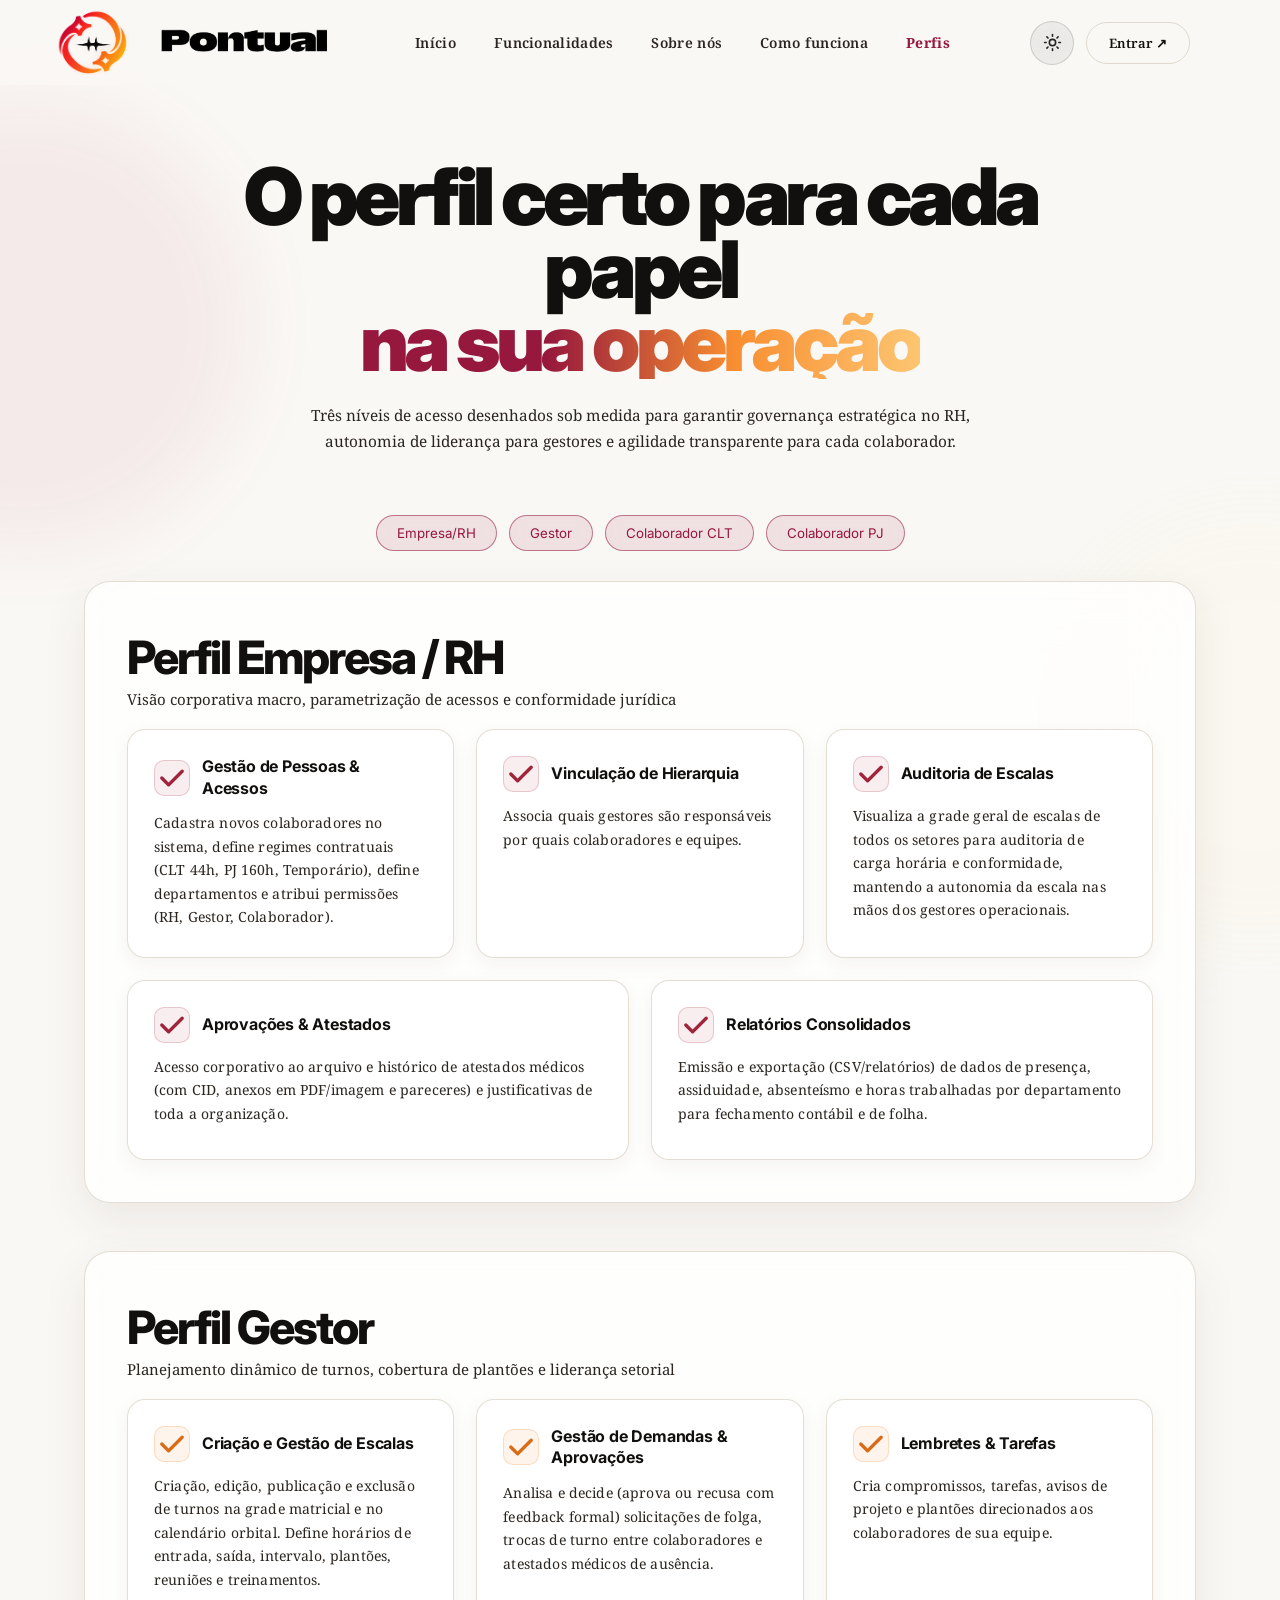
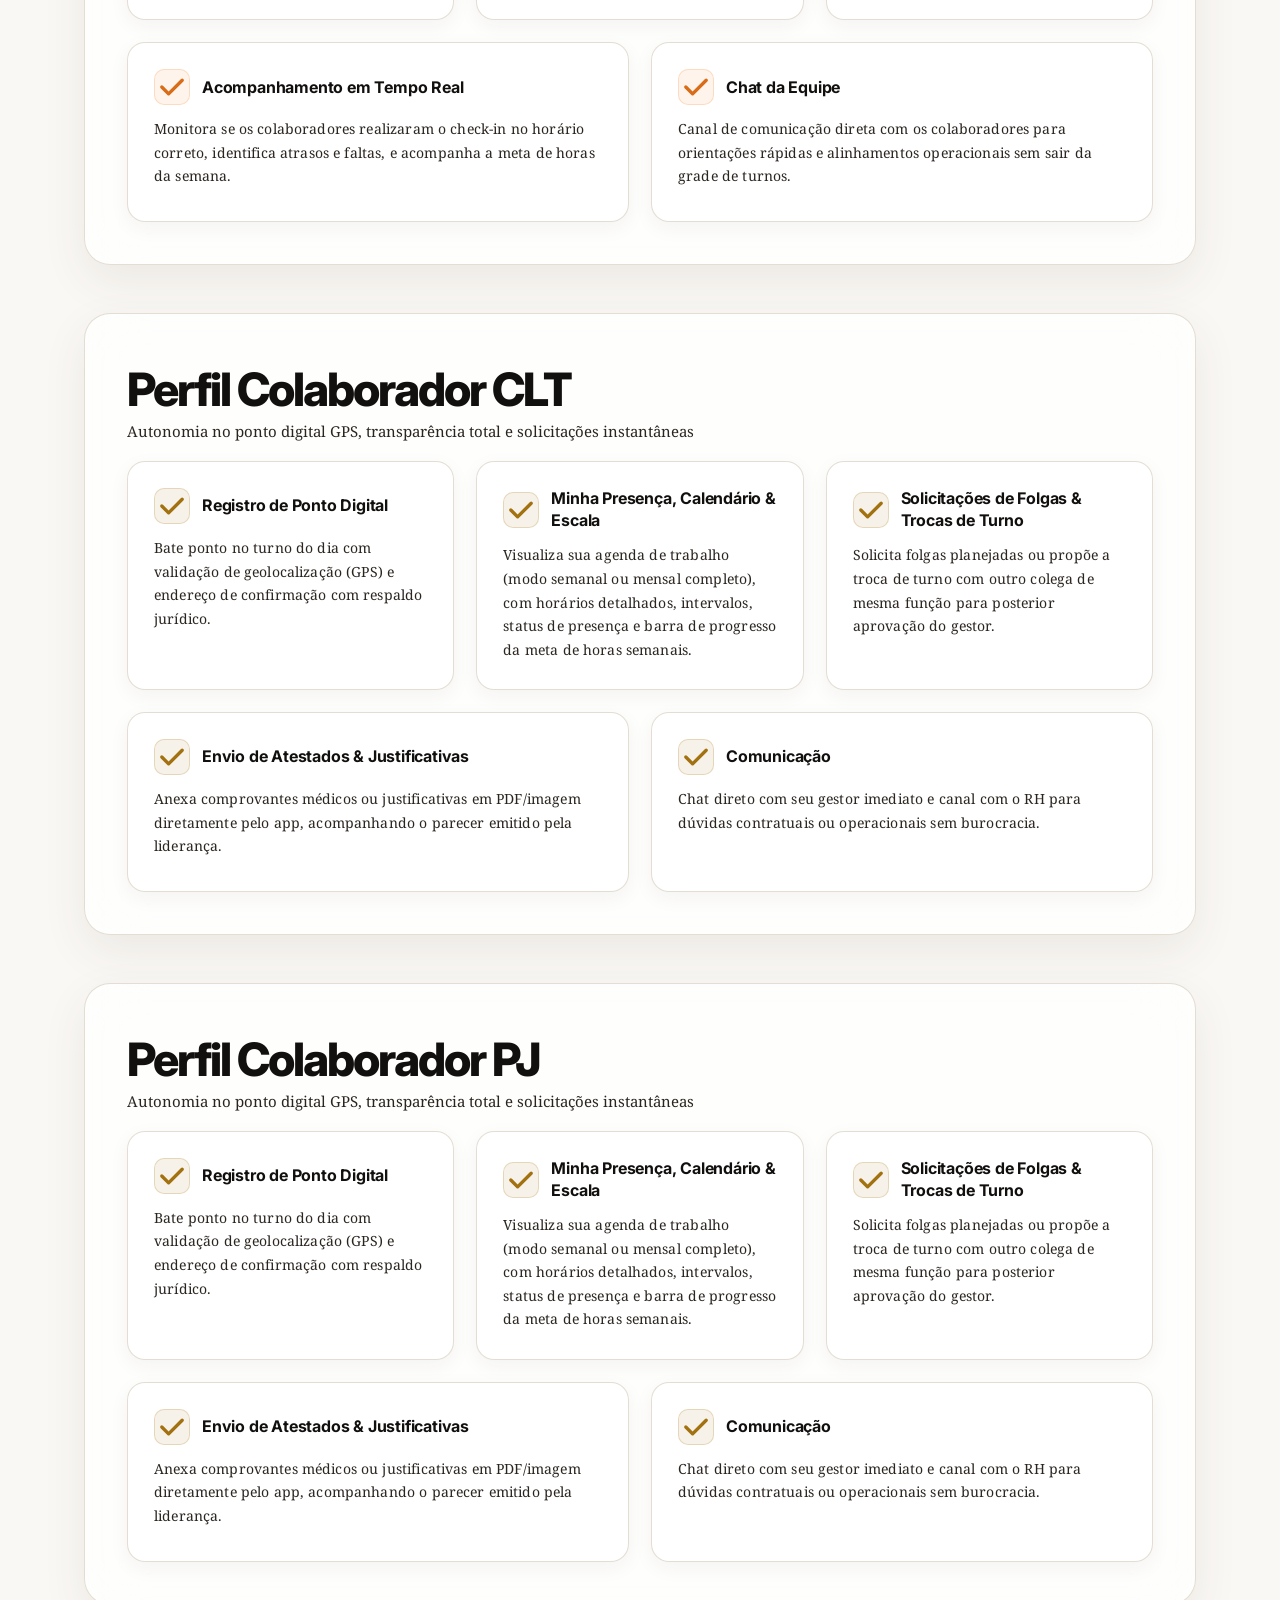
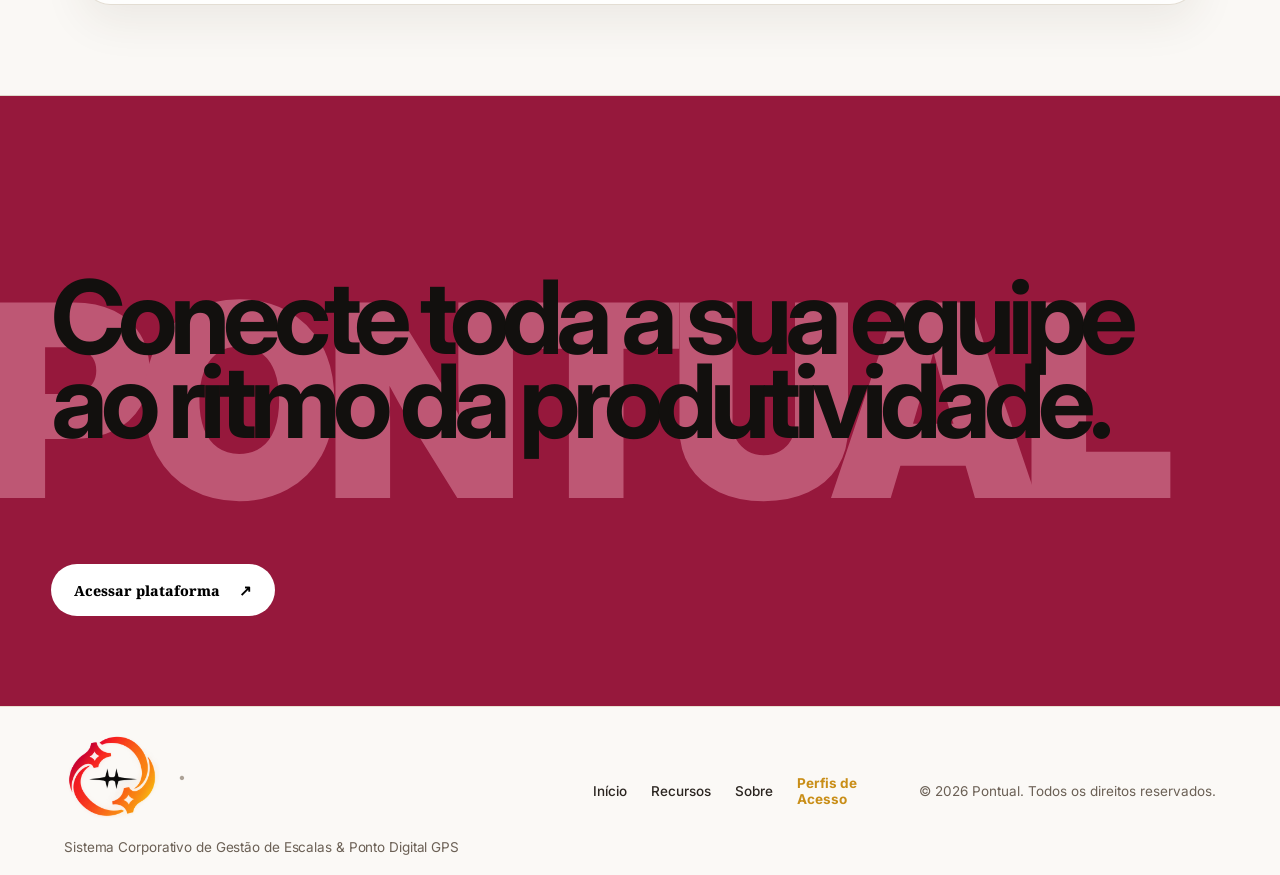
==== commit 90fcf3a1: "feat: atualizações na landing page, marquee e perfil colaborador PJ" ====
--- a/perfil.html
+++ b/perfil.html
@@ -109,7 +109,8 @@
    <div class="profile-buttons">
     <button class="profile-button empresa" id="empresa">Empresa/RH</button>
     <button class="profile-button gestor" id="gestor">Gestor</button>
-    <button class="profile-button colaborador" id="colaborador">Colaborador</button>
+    <button class="profile-button colaborador" id="colaborador">Colaborador CLT</button>
+    <button class="profile-button colaborador" id="colaboradorPJ">Colaborador PJ</button>
 </div>
 
     <!-- CONTAINER DOS CARDS TRANSLÚCIDOS EMPILHADOS UM EMBAIXO DO OUTRO -->
@@ -118,9 +119,9 @@
         <!-- ========================================================
              CARD 01: PERFIL EMPRESA / RH
              ======================================================== -->
-        <article class="translucent-card card-rh-translucent" id="perfil-empresa-rh">
+        <article class="translucent-card card-rh-translucent" id="perfil-empresa-rh" id="empresa">
     
-            <div class="card-hero-header" id="empresa">
+            <div class="card-hero-header">
                 
                 <h2 class="card-main-title">Perfil Empresa / RH </h2>
                 <p class="card-subtitle-line">Visão corporativa macro, parametrização de acessos e conformidade jurídica</p>
@@ -315,7 +316,7 @@
             
             <!-- CABEÇALHO DO PERFIL -->
             <div class="card-hero-header">
-                <h2 class="card-main-title">Perfil Colaborador</h2>
+                <h2 class="card-main-title">Perfil Colaborador CLT</h2>
                 <p class="card-subtitle-line">Autonomia no ponto digital GPS, transparência total e solicitações instantâneas</p>
             </div>
 
@@ -404,6 +405,106 @@
                 </div>
             </div>
         </article>
+
+         <!-- ========================================================
+             CARD 03: PERFIL COLABORADOR
+             ======================================================== -->
+        <article class="translucent-card card-colab-translucent" id="colaborador">
+            
+            <!-- CABEÇALHO DO PERFIL -->
+            <div class="card-hero-header">
+                <h2 class="card-main-title">Perfil Colaborador PJ</h2>
+                <p class="card-subtitle-line">Autonomia no ponto digital GPS, transparência total e solicitações instantâneas</p>
+            </div>
+
+           
+
+            <!-- GRID DOS 5 RECURSOS E RESPONSABILIDADES (LARGOS E ESPALHADOS) -->
+            <div class="features-frosted-grid">
+                <div class="feature-frosted-item">
+                    <div class="feature-item-header">
+                        <div class="feature-item-icon-wrap">
+                            <svg viewBox="0 0 20 20" fill="currentColor">
+                                <path fill-rule="evenodd" d="M16.707 5.293a1 1 0 010 1.414l-8 8a1 1 0 01-1.414 0l-4-4a1 1 0 011.414-1.414L8 12.586l7.293-7.293a1 1 0 011.414 0z" clip-rule="evenodd"/>
+                            </svg>
+                        </div>
+                        <div class="feature-item-title">
+                            <strong>Registro de Ponto Digital</strong>
+                        </div>
+                    </div>
+                    <p class="feature-item-desc">
+                        Bate ponto no turno do dia com validação de geolocalização (GPS) e endereço de confirmação com respaldo jurídico.
+                    </p>
+                </div>
+
+                <div class="feature-frosted-item">
+                    <div class="feature-item-header">
+                        <div class="feature-item-icon-wrap">
+                            <svg viewBox="0 0 20 20" fill="currentColor">
+                                <path fill-rule="evenodd" d="M16.707 5.293a1 1 0 010 1.414l-8 8a1 1 0 01-1.414 0l-4-4a1 1 0 011.414-1.414L8 12.586l7.293-7.293a1 1 0 011.414 0z" clip-rule="evenodd"/>
+                            </svg>
+                        </div>
+                        <div class="feature-item-title">
+                            <strong>Minha Presença, Calendário &amp; Escala</strong>
+                        </div>
+                    </div>
+                    <p class="feature-item-desc">
+                        Visualiza sua agenda de trabalho (modo semanal ou mensal completo), com horários detalhados, intervalos, status de presença e barra de progresso da meta de horas semanais.
+                    </p>
+                </div>
+
+                <div class="feature-frosted-item">
+                    <div class="feature-item-header">
+                        <div class="feature-item-icon-wrap">
+                            <svg viewBox="0 0 20 20" fill="currentColor">
+                                <path fill-rule="evenodd" d="M16.707 5.293a1 1 0 010 1.414l-8 8a1 1 0 01-1.414 0l-4-4a1 1 0 011.414-1.414L8 12.586l7.293-7.293a1 1 0 011.414 0z" clip-rule="evenodd"/>
+                            </svg>
+                        </div>
+                        <div class="feature-item-title">
+                            <strong>Solicitações de Folgas &amp; Trocas de Turno</strong>
+                        </div>
+                    </div>
+                    <p class="feature-item-desc">
+                        Solicita folgas planejadas ou propõe a troca de turno com outro colega de mesma função para posterior aprovação do gestor.
+                    </p>
+                </div>
+
+                <div class="feature-frosted-item">
+                    <div class="feature-item-header">
+                        <div class="feature-item-icon-wrap">
+                            <svg viewBox="0 0 20 20" fill="currentColor">
+                                <path fill-rule="evenodd" d="M16.707 5.293a1 1 0 010 1.414l-8 8a1 1 0 01-1.414 0l-4-4a1 1 0 011.414-1.414L8 12.586l7.293-7.293a1 1 0 011.414 0z" clip-rule="evenodd"/>
+                            </svg>
+                        </div>
+                        <div class="feature-item-title">
+                            <strong>Envio de Atestados &amp; Justificativas</strong>
+                        </div>
+                    </div>
+                    <p class="feature-item-desc">
+                        Anexa comprovantes médicos ou justificativas em PDF/imagem diretamente pelo app, acompanhando o parecer emitido pela liderança.
+                    </p>
+                </div>
+
+                <div class="feature-frosted-item">
+                    <div class="feature-item-header">
+                        <div class="feature-item-icon-wrap">
+                            <svg viewBox="0 0 20 20" fill="currentColor">
+                                <path fill-rule="evenodd" d="M16.707 5.293a1 1 0 010 1.414l-8 8a1 1 0 01-1.414 0l-4-4a1 1 0 011.414-1.414L8 12.586l7.293-7.293a1 1 0 011.414 0z" clip-rule="evenodd"/>
+                            </svg>
+                        </div>
+                        <div class="feature-item-title">
+                            <strong>Comunicação</strong>
+                        </div>
+                    </div>
+                    <p class="feature-item-desc">
+                        Chat direto com seu gestor imediato e canal com o RH para dúvidas contratuais ou operacionais sem burocracia.
+                    </p>
+                </div>
+            </div>
+        </article>
+        
+        
+
 
     </main>
 
--- a/style.css
+++ b/style.css
@@ -500,6 +500,13 @@
 
     }
 
+}
+.hero-buttons-agr{
+    display: flex;
+    align-items: center;
+    gap: 14px;
+    margin-top: 32px;
+    color: #ffffff;
 }
 
 .btn-primary-alt span {
@@ -4900,6 +4907,8 @@
     border-left: 3px solid #d8b459;
 }
 
+
+
 .card-scope-item {
     font-family: 'Noto Serif', Georgia, serif;
     font-size: 14px;
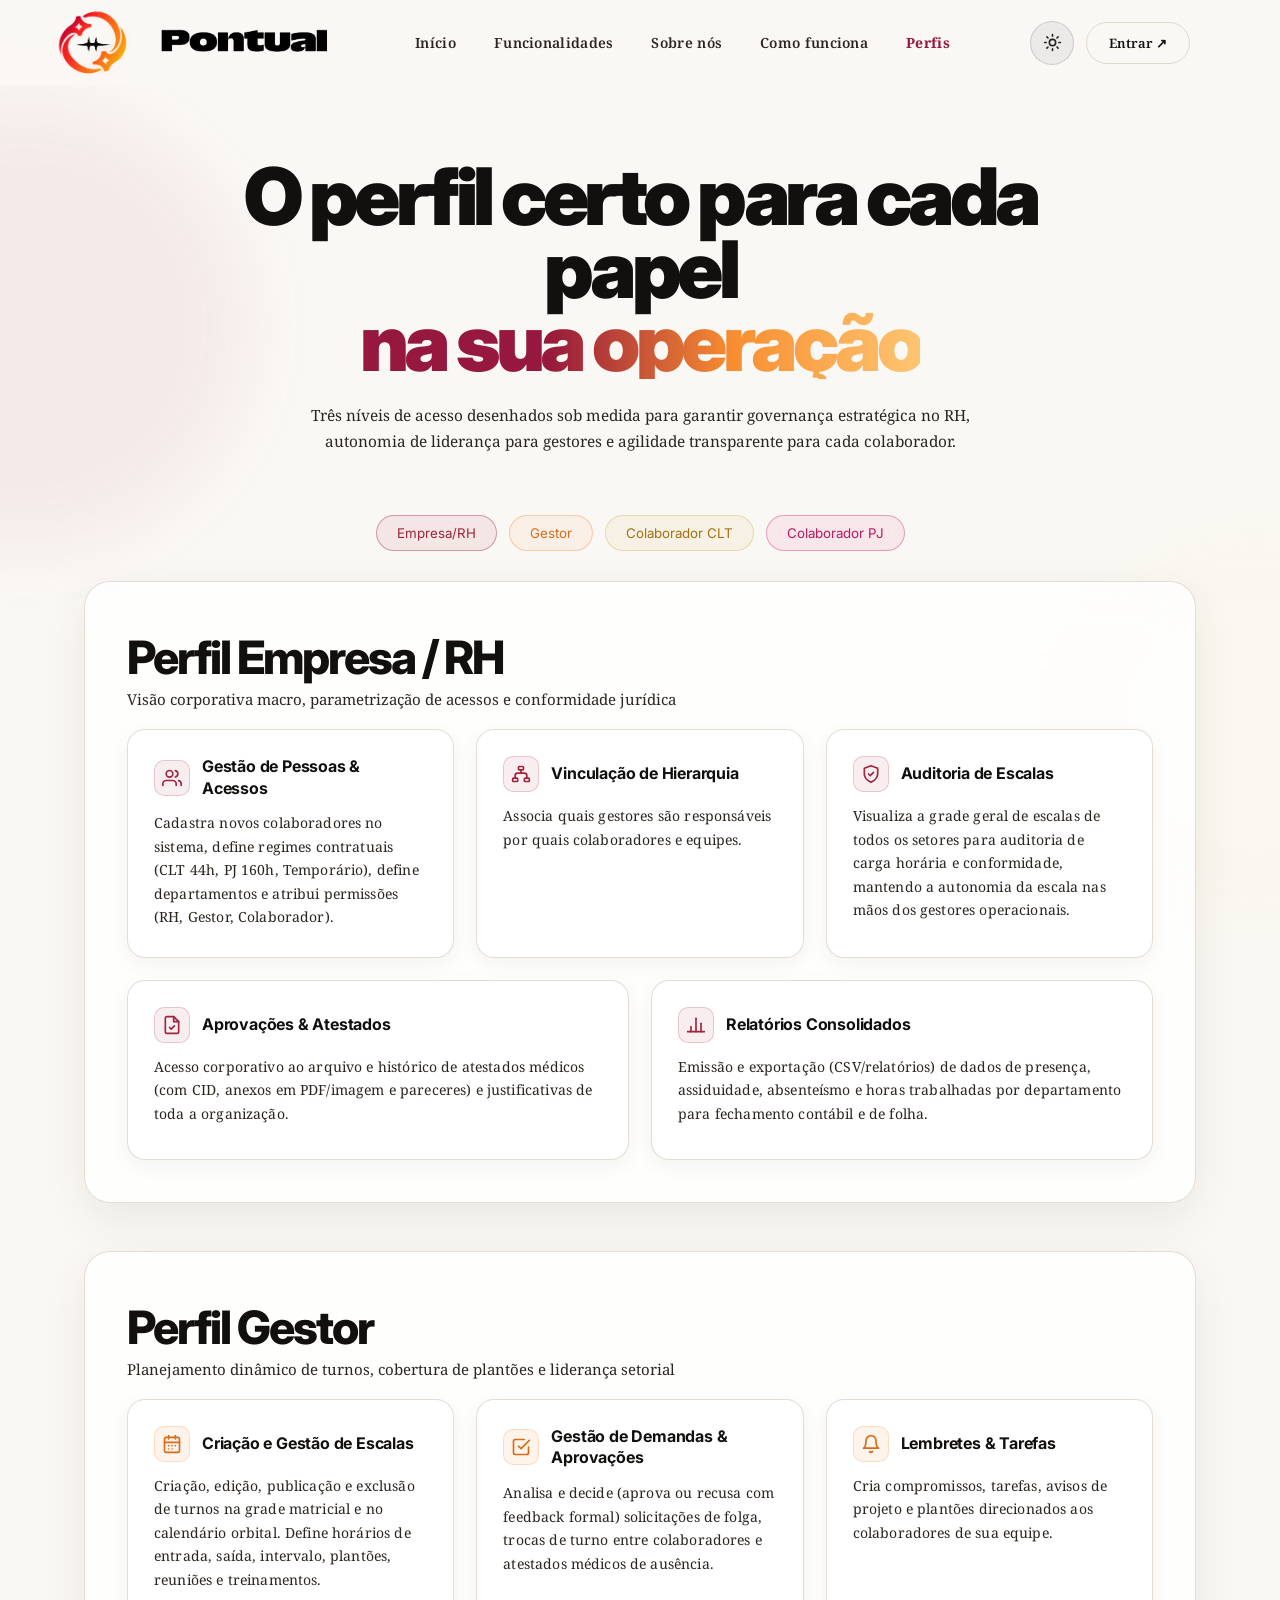
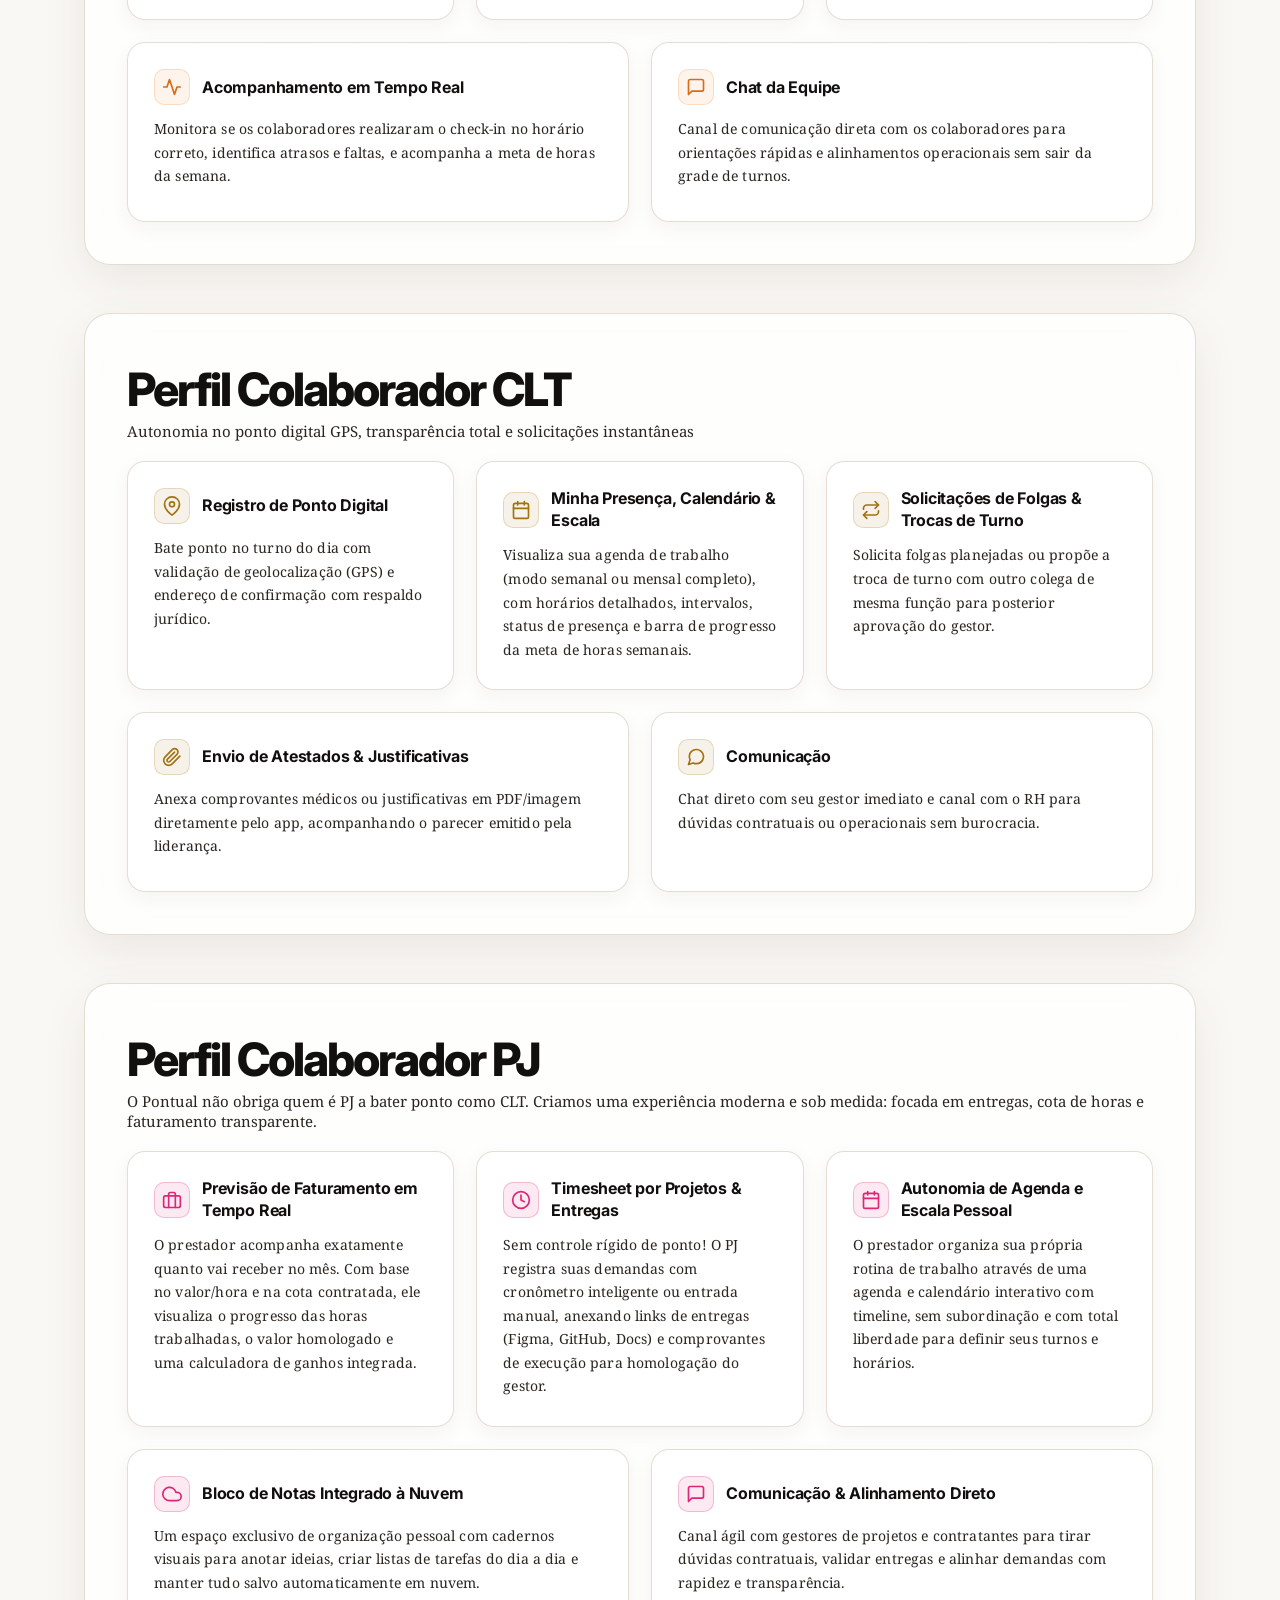
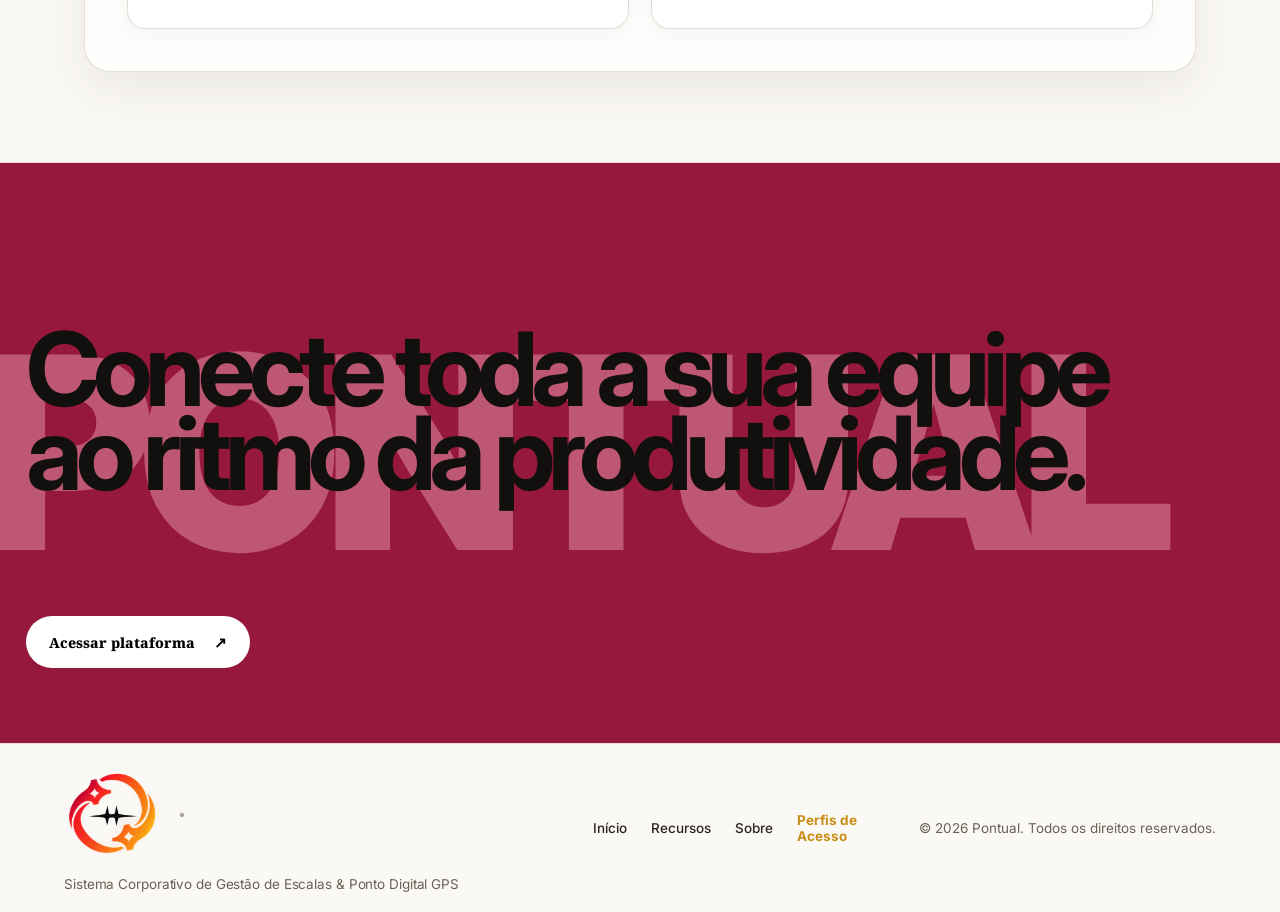
==== commit 0a0ae1f6: "feat: proporcoes do mockup do celular, icones ilustrados e paleta rosa no perfil PJ" ====
--- a/perfil.html
+++ b/perfil.html
@@ -106,12 +106,12 @@
         </p>
     </section>
 
-   <div class="profile-buttons">
-    <button class="profile-button empresa" id="empresa">Empresa/RH</button>
-    <button class="profile-button gestor" id="gestor">Gestor</button>
-    <button class="profile-button colaborador" id="colaborador">Colaborador CLT</button>
-    <button class="profile-button colaborador" id="colaboradorPJ">Colaborador PJ</button>
-</div>
+    <div class="profile-buttons">
+        <button class="profile-button empresa" id="btn-empresa" type="button">Empresa/RH</button>
+        <button class="profile-button gestor" id="btn-gestor" type="button">Gestor</button>
+        <button class="profile-button colaborador-clt" id="btn-colaborador" type="button">Colaborador CLT</button>
+        <button class="profile-button colaborador-pj" id="btn-colaboradorPJ" type="button">Colaborador PJ</button>
+    </div>
 
     <!-- CONTAINER DOS CARDS TRANSLÚCIDOS EMPILHADOS UM EMBAIXO DO OUTRO -->
     <main class="stacked-profiles-container">
@@ -119,7 +119,7 @@
         <!-- ========================================================
              CARD 01: PERFIL EMPRESA / RH
              ======================================================== -->
-        <article class="translucent-card card-rh-translucent" id="perfil-empresa-rh" id="empresa">
+        <article class="translucent-card card-rh-translucent" id="perfil-empresa-rh">
     
             <div class="card-hero-header">
                 
@@ -133,8 +133,11 @@
                 <div class="feature-frosted-item">
                     <div class="feature-item-header">
                         <div class="feature-item-icon-wrap">
-                            <svg viewBox="0 0 20 20" fill="currentColor">
-                                <path fill-rule="evenodd" d="M16.707 5.293a1 1 0 010 1.414l-8 8a1 1 0 01-1.414 0l-4-4a1 1 0 011.414-1.414L8 12.586l7.293-7.293a1 1 0 011.414 0z" clip-rule="evenodd"/>
+                            <svg width="20" height="20" viewBox="0 0 24 24" fill="none" stroke="currentColor" stroke-width="2" stroke-linecap="round" stroke-linejoin="round">
+                                <path d="M17 21v-2a4 4 0 0 0-4-4H5a4 4 0 0 0-4 4v2"></path>
+                                <circle cx="9" cy="7" r="4"></circle>
+                                <path d="M23 21v-2a4 4 0 0 0-3-3.87"></path>
+                                <path d="M16 3.13a4 4 0 0 1 0 7.75"></path>
                             </svg>
                         </div>
                         <div class="feature-item-title">
@@ -149,8 +152,12 @@
                 <div class="feature-frosted-item">
                     <div class="feature-item-header">
                         <div class="feature-item-icon-wrap">
-                            <svg viewBox="0 0 20 20" fill="currentColor">
-                                <path fill-rule="evenodd" d="M16.707 5.293a1 1 0 010 1.414l-8 8a1 1 0 01-1.414 0l-4-4a1 1 0 011.414-1.414L8 12.586l7.293-7.293a1 1 0 011.414 0z" clip-rule="evenodd"/>
+                            <svg width="20" height="20" viewBox="0 0 24 24" fill="none" stroke="currentColor" stroke-width="2" stroke-linecap="round" stroke-linejoin="round">
+                                <rect x="9" y="3" width="6" height="4" rx="1"></rect>
+                                <rect x="2" y="17" width="6" height="4" rx="1"></rect>
+                                <rect x="16" y="17" width="6" height="4" rx="1"></rect>
+                                <path d="M12 7v4"></path>
+                                <path d="M5 17v-3a3 3 0 0 1 3-3h8a3 3 0 0 1 3 3v3"></path>
                             </svg>
                         </div>
                         <div class="feature-item-title">
@@ -165,8 +172,9 @@
                 <div class="feature-frosted-item">
                     <div class="feature-item-header">
                         <div class="feature-item-icon-wrap">
-                            <svg viewBox="0 0 20 20" fill="currentColor">
-                                <path fill-rule="evenodd" d="M16.707 5.293a1 1 0 010 1.414l-8 8a1 1 0 01-1.414 0l-4-4a1 1 0 011.414-1.414L8 12.586l7.293-7.293a1 1 0 011.414 0z" clip-rule="evenodd"/>
+                            <svg width="20" height="20" viewBox="0 0 24 24" fill="none" stroke="currentColor" stroke-width="2" stroke-linecap="round" stroke-linejoin="round">
+                                <path d="M12 22s8-4 8-10V5l-8-3-8 3v7c0 6 8 10 8 10z"></path>
+                                <path d="m9 12 2 2 4-4"></path>
                             </svg>
                         </div>
                         <div class="feature-item-title">
@@ -174,15 +182,17 @@
                         </div>
                     </div>
                     <p class="feature-item-desc">
-                        Visualiza a grade geral de escalas de todos os setores  para auditoria de carga horária e conformidade, mantendo a autonomia da escala nas mãos dos gestores operacionais.
-                    </p>
-                </div>
-
-                <div class="feature-frosted-item">
-                    <div class="feature-item-header">
-                        <div class="feature-item-icon-wrap">
-                            <svg viewBox="0 0 20 20" fill="currentColor">
-                                <path fill-rule="evenodd" d="M16.707 5.293a1 1 0 010 1.414l-8 8a1 1 0 01-1.414 0l-4-4a1 1 0 011.414-1.414L8 12.586l7.293-7.293a1 1 0 011.414 0z" clip-rule="evenodd"/>
+                        Visualiza a grade geral de escalas de todos os setores para auditoria de carga horária e conformidade, mantendo a autonomia da escala nas mãos dos gestores operacionais.
+                    </p>
+                </div>
+
+                <div class="feature-frosted-item">
+                    <div class="feature-item-header">
+                        <div class="feature-item-icon-wrap">
+                            <svg width="20" height="20" viewBox="0 0 24 24" fill="none" stroke="currentColor" stroke-width="2" stroke-linecap="round" stroke-linejoin="round">
+                                <path d="M14 2H6a2 2 0 0 0-2 2v16a2 2 0 0 0 2 2h12a2 2 0 0 0 2-2V8z"></path>
+                                <polyline points="14 2 14 8 20 8"></polyline>
+                                <path d="m9 15 2 2 4-4"></path>
                             </svg>
                         </div>
                         <div class="feature-item-title">
@@ -197,8 +207,11 @@
                 <div class="feature-frosted-item">
                     <div class="feature-item-header">
                         <div class="feature-item-icon-wrap">
-                            <svg viewBox="0 0 20 20" fill="currentColor">
-                                <path fill-rule="evenodd" d="M16.707 5.293a1 1 0 010 1.414l-8 8a1 1 0 01-1.414 0l-4-4a1 1 0 011.414-1.414L8 12.586l7.293-7.293a1 1 0 011.414 0z" clip-rule="evenodd"/>
+                            <svg width="20" height="20" viewBox="0 0 24 24" fill="none" stroke="currentColor" stroke-width="2" stroke-linecap="round" stroke-linejoin="round">
+                                <line x1="18" y1="20" x2="18" y2="10"></line>
+                                <line x1="12" y1="20" x2="12" y2="4"></line>
+                                <line x1="6" y1="20" x2="6" y2="14"></line>
+                                <line x1="2" y1="20" x2="22" y2="20"></line>
                             </svg>
                         </div>
                         <div class="feature-item-title">
@@ -216,21 +229,29 @@
         <!-- ========================================================
              CARD 02: PERFIL GESTOR
              ======================================================== -->
-        <article class="translucent-card card-gestor-translucent"  >
+        <article class="translucent-card card-gestor-translucent" id="perfil-gestor">
 
             <!-- CABEÇALHO DO PERFIL -->
-            <div class="card-hero-header" id="gestor">
+            <div class="card-hero-header">
                 <h2 class="card-main-title">Perfil Gestor</h2>
                 <p class="card-subtitle-line">Planejamento dinâmico de turnos, cobertura de plantões e liderança setorial</p>
             </div>
 
 
-            <div class="features-frosted-grid" >
-                <div class="feature-frosted-item">
-                    <div class="feature-item-header">
-                        <div class="feature-item-icon-wrap">
-                            <svg viewBox="0 0 20 20" fill="currentColor">
-                                <path fill-rule="evenodd" d="M16.707 5.293a1 1 0 010 1.414l-8 8a1 1 0 01-1.414 0l-4-4a1 1 0 011.414-1.414L8 12.586l7.293-7.293a1 1 0 011.414 0z" clip-rule="evenodd"/>
+            <div class="features-frosted-grid">
+                <div class="feature-frosted-item">
+                    <div class="feature-item-header">
+                        <div class="feature-item-icon-wrap">
+                            <svg width="20" height="20" viewBox="0 0 24 24" fill="none" stroke="currentColor" stroke-width="2" stroke-linecap="round" stroke-linejoin="round">
+                                <rect x="3" y="4" width="18" height="18" rx="2" ry="2"></rect>
+                                <line x1="16" y1="2" x2="16" y2="6"></line>
+                                <line x1="8" y1="2" x2="8" y2="6"></line>
+                                <line x1="3" y1="10" x2="21" y2="10"></line>
+                                <path d="M8 14h.01"></path>
+                                <path d="M12 14h.01"></path>
+                                <path d="M16 14h.01"></path>
+                                <path d="M8 18h.01"></path>
+                                <path d="M12 18h.01"></path>
                             </svg>
                         </div>
                         <div class="feature-item-title">
@@ -245,8 +266,9 @@
                 <div class="feature-frosted-item">
                     <div class="feature-item-header">
                         <div class="feature-item-icon-wrap">
-                            <svg viewBox="0 0 20 20" fill="currentColor">
-                                <path fill-rule="evenodd" d="M16.707 5.293a1 1 0 010 1.414l-8 8a1 1 0 01-1.414 0l-4-4a1 1 0 011.414-1.414L8 12.586l7.293-7.293a1 1 0 011.414 0z" clip-rule="evenodd"/>
+                            <svg width="20" height="20" viewBox="0 0 24 24" fill="none" stroke="currentColor" stroke-width="2" stroke-linecap="round" stroke-linejoin="round">
+                                <polyline points="9 11 12 14 22 4"></polyline>
+                                <path d="M21 12v7a2 2 0 0 1-2 2H5a2 2 0 0 1-2-2V5a2 2 0 0 1 2-2h11"></path>
                             </svg>
                         </div>
                         <div class="feature-item-title">
@@ -261,8 +283,9 @@
                 <div class="feature-frosted-item">
                     <div class="feature-item-header">
                         <div class="feature-item-icon-wrap">
-                            <svg viewBox="0 0 20 20" fill="currentColor">
-                                <path fill-rule="evenodd" d="M16.707 5.293a1 1 0 010 1.414l-8 8a1 1 0 01-1.414 0l-4-4a1 1 0 011.414-1.414L8 12.586l7.293-7.293a1 1 0 011.414 0z" clip-rule="evenodd"/>
+                            <svg width="20" height="20" viewBox="0 0 24 24" fill="none" stroke="currentColor" stroke-width="2" stroke-linecap="round" stroke-linejoin="round">
+                                <path d="M18 8A6 6 0 0 0 6 8c0 7-3 9-3 9h18s-3-2-3-9"></path>
+                                <path d="M13.73 21a2 2 0 0 1-3.46 0"></path>
                             </svg>
                         </div>
                         <div class="feature-item-title">
@@ -277,8 +300,8 @@
                 <div class="feature-frosted-item">
                     <div class="feature-item-header">
                         <div class="feature-item-icon-wrap">
-                            <svg viewBox="0 0 20 20" fill="currentColor">
-                                <path fill-rule="evenodd" d="M16.707 5.293a1 1 0 010 1.414l-8 8a1 1 0 01-1.414 0l-4-4a1 1 0 011.414-1.414L8 12.586l7.293-7.293a1 1 0 011.414 0z" clip-rule="evenodd"/>
+                            <svg width="20" height="20" viewBox="0 0 24 24" fill="none" stroke="currentColor" stroke-width="2" stroke-linecap="round" stroke-linejoin="round">
+                                <polyline points="22 12 18 12 15 21 9 3 6 12 2 12"></polyline>
                             </svg>
                         </div>
                         <div class="feature-item-title">
@@ -293,8 +316,8 @@
                 <div class="feature-frosted-item">
                     <div class="feature-item-header">
                         <div class="feature-item-icon-wrap">
-                            <svg viewBox="0 0 20 20" fill="currentColor">
-                                <path fill-rule="evenodd" d="M16.707 5.293a1 1 0 010 1.414l-8 8a1 1 0 01-1.414 0l-4-4a1 1 0 011.414-1.414L8 12.586l7.293-7.293a1 1 0 011.414 0z" clip-rule="evenodd"/>
+                            <svg width="20" height="20" viewBox="0 0 24 24" fill="none" stroke="currentColor" stroke-width="2" stroke-linecap="round" stroke-linejoin="round">
+                                <path d="M21 15a2 2 0 0 1-2 2H7l-4 4V5a2 2 0 0 1 2-2h14a2 2 0 0 1 2 2z"></path>
                             </svg>
                         </div>
                         <div class="feature-item-title">
@@ -312,7 +335,7 @@
         <!-- ========================================================
              CARD 03: PERFIL COLABORADOR
              ======================================================== -->
-        <article class="translucent-card card-colab-translucent" id="colaborador">
+        <article class="translucent-card card-colab-translucent" id="perfil-colaborador-clt">
             
             <!-- CABEÇALHO DO PERFIL -->
             <div class="card-hero-header">
@@ -327,8 +350,9 @@
                 <div class="feature-frosted-item">
                     <div class="feature-item-header">
                         <div class="feature-item-icon-wrap">
-                            <svg viewBox="0 0 20 20" fill="currentColor">
-                                <path fill-rule="evenodd" d="M16.707 5.293a1 1 0 010 1.414l-8 8a1 1 0 01-1.414 0l-4-4a1 1 0 011.414-1.414L8 12.586l7.293-7.293a1 1 0 011.414 0z" clip-rule="evenodd"/>
+                            <svg width="20" height="20" viewBox="0 0 24 24" fill="none" stroke="currentColor" stroke-width="2" stroke-linecap="round" stroke-linejoin="round">
+                                <path d="M21 10c0 7-9 13-9 13s-9-6-9-13a9 9 0 0 1 18 0z"></path>
+                                <circle cx="12" cy="10" r="3"></circle>
                             </svg>
                         </div>
                         <div class="feature-item-title">
@@ -343,8 +367,11 @@
                 <div class="feature-frosted-item">
                     <div class="feature-item-header">
                         <div class="feature-item-icon-wrap">
-                            <svg viewBox="0 0 20 20" fill="currentColor">
-                                <path fill-rule="evenodd" d="M16.707 5.293a1 1 0 010 1.414l-8 8a1 1 0 01-1.414 0l-4-4a1 1 0 011.414-1.414L8 12.586l7.293-7.293a1 1 0 011.414 0z" clip-rule="evenodd"/>
+                            <svg width="20" height="20" viewBox="0 0 24 24" fill="none" stroke="currentColor" stroke-width="2" stroke-linecap="round" stroke-linejoin="round">
+                                <rect x="3" y="4" width="18" height="18" rx="2" ry="2"></rect>
+                                <line x1="16" y1="2" x2="16" y2="6"></line>
+                                <line x1="8" y1="2" x2="8" y2="6"></line>
+                                <line x1="3" y1="10" x2="21" y2="10"></line>
                             </svg>
                         </div>
                         <div class="feature-item-title">
@@ -359,8 +386,11 @@
                 <div class="feature-frosted-item">
                     <div class="feature-item-header">
                         <div class="feature-item-icon-wrap">
-                            <svg viewBox="0 0 20 20" fill="currentColor">
-                                <path fill-rule="evenodd" d="M16.707 5.293a1 1 0 010 1.414l-8 8a1 1 0 01-1.414 0l-4-4a1 1 0 011.414-1.414L8 12.586l7.293-7.293a1 1 0 011.414 0z" clip-rule="evenodd"/>
+                            <svg width="20" height="20" viewBox="0 0 24 24" fill="none" stroke="currentColor" stroke-width="2" stroke-linecap="round" stroke-linejoin="round">
+                                <path d="m17 2 4 4-4 4"></path>
+                                <path d="M3 11v-1a4 4 0 0 1 4-4h14"></path>
+                                <path d="m7 22-4-4 4-4"></path>
+                                <path d="M21 13v1a4 4 0 0 1-4 4H3"></path>
                             </svg>
                         </div>
                         <div class="feature-item-title">
@@ -375,8 +405,8 @@
                 <div class="feature-frosted-item">
                     <div class="feature-item-header">
                         <div class="feature-item-icon-wrap">
-                            <svg viewBox="0 0 20 20" fill="currentColor">
-                                <path fill-rule="evenodd" d="M16.707 5.293a1 1 0 010 1.414l-8 8a1 1 0 01-1.414 0l-4-4a1 1 0 011.414-1.414L8 12.586l7.293-7.293a1 1 0 011.414 0z" clip-rule="evenodd"/>
+                            <svg width="20" height="20" viewBox="0 0 24 24" fill="none" stroke="currentColor" stroke-width="2" stroke-linecap="round" stroke-linejoin="round">
+                                <path d="m21.44 11.05-9.19 9.19a6 6 0 0 1-8.49-8.49l8.57-8.57A4 4 0 1 1 18 8.84l-8.59 8.57a2 2 0 0 1-2.83-2.83l8.49-8.48"></path>
                             </svg>
                         </div>
                         <div class="feature-item-title">
@@ -391,8 +421,8 @@
                 <div class="feature-frosted-item">
                     <div class="feature-item-header">
                         <div class="feature-item-icon-wrap">
-                            <svg viewBox="0 0 20 20" fill="currentColor">
-                                <path fill-rule="evenodd" d="M16.707 5.293a1 1 0 010 1.414l-8 8a1 1 0 01-1.414 0l-4-4a1 1 0 011.414-1.414L8 12.586l7.293-7.293a1 1 0 011.414 0z" clip-rule="evenodd"/>
+                            <svg width="20" height="20" viewBox="0 0 24 24" fill="none" stroke="currentColor" stroke-width="2" stroke-linecap="round" stroke-linejoin="round">
+                                <path d="M21 11.5a8.38 8.38 0 0 1-.9 3.8 8.5 8.5 0 0 1-7.6 4.7 8.38 8.38 0 0 1-3.8-.9L3 21l1.9-5.7a8.38 8.38 0 0 1-.9-3.8 8.5 8.5 0 0 1 4.7-7.6 8.38 8.38 0 0 1 3.8-.9h.5a8.48 8.48 0 0 1 8 8v.5z"></path>
                             </svg>
                         </div>
                         <div class="feature-item-title">
@@ -407,97 +437,105 @@
         </article>
 
          <!-- ========================================================
-             CARD 03: PERFIL COLABORADOR
+             CARD 04: PERFIL COLABORADOR PJ 
              ======================================================== -->
-        <article class="translucent-card card-colab-translucent" id="colaborador">
+        <article class="translucent-card card-pj-translucent" id="perfil-colaborador-pj">
             
             <!-- CABEÇALHO DO PERFIL -->
             <div class="card-hero-header">
                 <h2 class="card-main-title">Perfil Colaborador PJ</h2>
-                <p class="card-subtitle-line">Autonomia no ponto digital GPS, transparência total e solicitações instantâneas</p>
-            </div>
-
-           
-
-            <!-- GRID DOS 5 RECURSOS E RESPONSABILIDADES (LARGOS E ESPALHADOS) -->
+                <p class="card-subtitle-line">O Pontual não obriga quem é PJ a bater ponto como CLT. Criamos uma experiência moderna e sob medida: focada em entregas, cota de horas e faturamento transparente.</p>
+            </div>
+
+            <!-- GRID DOS 5 RECURSOS E RESPONSABILIDADES (MESMO LAYOUT DOS DEMAIS PERFIS) -->
             <div class="features-frosted-grid">
-                <div class="feature-frosted-item">
-                    <div class="feature-item-header">
-                        <div class="feature-item-icon-wrap">
-                            <svg viewBox="0 0 20 20" fill="currentColor">
-                                <path fill-rule="evenodd" d="M16.707 5.293a1 1 0 010 1.414l-8 8a1 1 0 01-1.414 0l-4-4a1 1 0 011.414-1.414L8 12.586l7.293-7.293a1 1 0 011.414 0z" clip-rule="evenodd"/>
-                            </svg>
-                        </div>
-                        <div class="feature-item-title">
-                            <strong>Registro de Ponto Digital</strong>
-                        </div>
-                    </div>
-                    <p class="feature-item-desc">
-                        Bate ponto no turno do dia com validação de geolocalização (GPS) e endereço de confirmação com respaldo jurídico.
-                    </p>
-                </div>
-
-                <div class="feature-frosted-item">
-                    <div class="feature-item-header">
-                        <div class="feature-item-icon-wrap">
-                            <svg viewBox="0 0 20 20" fill="currentColor">
-                                <path fill-rule="evenodd" d="M16.707 5.293a1 1 0 010 1.414l-8 8a1 1 0 01-1.414 0l-4-4a1 1 0 011.414-1.414L8 12.586l7.293-7.293a1 1 0 011.414 0z" clip-rule="evenodd"/>
-                            </svg>
-                        </div>
-                        <div class="feature-item-title">
-                            <strong>Minha Presença, Calendário &amp; Escala</strong>
-                        </div>
-                    </div>
-                    <p class="feature-item-desc">
-                        Visualiza sua agenda de trabalho (modo semanal ou mensal completo), com horários detalhados, intervalos, status de presença e barra de progresso da meta de horas semanais.
-                    </p>
-                </div>
-
-                <div class="feature-frosted-item">
-                    <div class="feature-item-header">
-                        <div class="feature-item-icon-wrap">
-                            <svg viewBox="0 0 20 20" fill="currentColor">
-                                <path fill-rule="evenodd" d="M16.707 5.293a1 1 0 010 1.414l-8 8a1 1 0 01-1.414 0l-4-4a1 1 0 011.414-1.414L8 12.586l7.293-7.293a1 1 0 011.414 0z" clip-rule="evenodd"/>
-                            </svg>
-                        </div>
-                        <div class="feature-item-title">
-                            <strong>Solicitações de Folgas &amp; Trocas de Turno</strong>
-                        </div>
-                    </div>
-                    <p class="feature-item-desc">
-                        Solicita folgas planejadas ou propõe a troca de turno com outro colega de mesma função para posterior aprovação do gestor.
-                    </p>
-                </div>
-
-                <div class="feature-frosted-item">
-                    <div class="feature-item-header">
-                        <div class="feature-item-icon-wrap">
-                            <svg viewBox="0 0 20 20" fill="currentColor">
-                                <path fill-rule="evenodd" d="M16.707 5.293a1 1 0 010 1.414l-8 8a1 1 0 01-1.414 0l-4-4a1 1 0 011.414-1.414L8 12.586l7.293-7.293a1 1 0 011.414 0z" clip-rule="evenodd"/>
-                            </svg>
-                        </div>
-                        <div class="feature-item-title">
-                            <strong>Envio de Atestados &amp; Justificativas</strong>
-                        </div>
-                    </div>
-                    <p class="feature-item-desc">
-                        Anexa comprovantes médicos ou justificativas em PDF/imagem diretamente pelo app, acompanhando o parecer emitido pela liderança.
-                    </p>
-                </div>
-
-                <div class="feature-frosted-item">
-                    <div class="feature-item-header">
-                        <div class="feature-item-icon-wrap">
-                            <svg viewBox="0 0 20 20" fill="currentColor">
-                                <path fill-rule="evenodd" d="M16.707 5.293a1 1 0 010 1.414l-8 8a1 1 0 01-1.414 0l-4-4a1 1 0 011.414-1.414L8 12.586l7.293-7.293a1 1 0 011.414 0z" clip-rule="evenodd"/>
-                            </svg>
-                        </div>
-                        <div class="feature-item-title">
-                            <strong>Comunicação</strong>
-                        </div>
-                    </div>
-                    <p class="feature-item-desc">
-                        Chat direto com seu gestor imediato e canal com o RH para dúvidas contratuais ou operacionais sem burocracia.
+                <!-- 1. Previsão de Faturamento em Tempo Real -->
+                <div class="feature-frosted-item">
+                    <div class="feature-item-header">
+                        <div class="feature-item-icon-wrap">
+                            <svg width="20" height="20" viewBox="0 0 24 24" fill="none" stroke="currentColor" stroke-width="2" stroke-linecap="round" stroke-linejoin="round">
+                                <rect x="2" y="7" width="20" height="14" rx="2" ry="2"></rect>
+                                <path d="M16 21V5a2 2 0 0 0-2-2h-4a2 2 0 0 0-2 2v16"></path>
+                            </svg>
+                        </div>
+                        <div class="feature-item-title">
+                            <strong>Previsão de Faturamento em Tempo Real</strong>
+                        </div>
+                    </div>
+                    <p class="feature-item-desc">
+                        O prestador acompanha exatamente quanto vai receber no mês. Com base no valor/hora e na cota contratada, ele visualiza o progresso das horas trabalhadas, o valor homologado e uma calculadora de ganhos integrada.
+                    </p>
+                </div>
+
+                <!-- 2. Timesheet por Projetos & Entregas -->
+                <div class="feature-frosted-item">
+                    <div class="feature-item-header">
+                        <div class="feature-item-icon-wrap">
+                            <svg width="20" height="20" viewBox="0 0 24 24" fill="none" stroke="currentColor" stroke-width="2" stroke-linecap="round" stroke-linejoin="round">
+                                <circle cx="12" cy="12" r="10"></circle>
+                                <polyline points="12 6 12 12 16 14"></polyline>
+                            </svg>
+                        </div>
+                        <div class="feature-item-title">
+                            <strong>Timesheet por Projetos &amp; Entregas</strong>
+                        </div>
+                    </div>
+                    <p class="feature-item-desc">
+                        Sem controle rígido de ponto! O PJ registra suas demandas com cronômetro inteligente ou entrada manual, anexando links de entregas (Figma, GitHub, Docs) e comprovantes de execução para homologação do gestor.
+                    </p>
+                </div>
+
+                <!-- 3. Autonomia de Agenda e Escala Pessoal -->
+                <div class="feature-frosted-item">
+                    <div class="feature-item-header">
+                        <div class="feature-item-icon-wrap">
+                            <svg width="20" height="20" viewBox="0 0 24 24" fill="none" stroke="currentColor" stroke-width="2" stroke-linecap="round" stroke-linejoin="round">
+                                <rect x="3" y="4" width="18" height="18" rx="2" ry="2"></rect>
+                                <line x1="16" y1="2" x2="16" y2="6"></line>
+                                <line x1="8" y1="2" x2="8" y2="6"></line>
+                                <line x1="3" y1="10" x2="21" y2="10"></line>
+                            </svg>
+                        </div>
+                        <div class="feature-item-title">
+                            <strong>Autonomia de Agenda e Escala Pessoal</strong>
+                        </div>
+                    </div>
+                    <p class="feature-item-desc">
+                        O prestador organiza sua própria rotina de trabalho através de uma agenda e calendário interativo com timeline, sem subordinação e com total liberdade para definir seus turnos e horários.
+                    </p>
+                </div>
+
+                <!-- 4. Bloco de Notas Integrado à Nuvem -->
+                <div class="feature-frosted-item">
+                    <div class="feature-item-header">
+                        <div class="feature-item-icon-wrap">
+                            <svg width="20" height="20" viewBox="0 0 24 24" fill="none" stroke="currentColor" stroke-width="2" stroke-linecap="round" stroke-linejoin="round">
+                                <path d="M18 10h-1.26A8 8 0 1 0 9 20h9a5 5 0 0 0 0-10z"></path>
+                            </svg>
+                        </div>
+                        <div class="feature-item-title">
+                            <strong>Bloco de Notas Integrado à Nuvem</strong>
+                        </div>
+                    </div>
+                    <p class="feature-item-desc">
+                        Um espaço exclusivo de organização pessoal com cadernos visuais para anotar ideias, criar listas de tarefas do dia a dia e manter tudo salvo automaticamente em nuvem.
+                    </p>
+                </div>
+
+                <!-- 5. Comunicação & Alinhamento Direto -->
+                <div class="feature-frosted-item">
+                    <div class="feature-item-header">
+                        <div class="feature-item-icon-wrap">
+                            <svg width="20" height="20" viewBox="0 0 24 24" fill="none" stroke="currentColor" stroke-width="2" stroke-linecap="round" stroke-linejoin="round">
+                                <path d="M21 15a2 2 0 0 1-2 2H7l-4 4V5a2 2 0 0 1 2-2h14a2 2 0 0 1 2 2z"></path>
+                            </svg>
+                        </div>
+                        <div class="feature-item-title">
+                            <strong>Comunicação &amp; Alinhamento Direto</strong>
+                        </div>
+                    </div>
+                    <p class="feature-item-desc">
+                        Canal ágil com gestores de projetos e contratantes para tirar dúvidas contratuais, validar entregas e alinhar demandas com rapidez e transparência.
                     </p>
                 </div>
             </div>
--- a/style.css
+++ b/style.css
@@ -1,4 +1,4 @@
-/* =========================================
+﻿/* =========================================
    LANDING HERO ALT
 ========================================= */
 .landing-alt {
@@ -225,13 +225,12 @@
 
 }
 
-.nav-alt a:hover,
-.nav-alt a.active {
-
+.nav-alt a:hover{
     color: #9F243C;
-    text-decoration: auto;
-
-}
+}
+
+
+
 
 
 /* =========================================
@@ -359,19 +358,17 @@
 
     white-space: nowrap;
 
-  background:
-
-        linear-gradient(
-
-            90deg,
-
-            #96183c,
-
-            #96183c,
-
-            #f88e31,
-
-            #fdc571
+  background: linear-gradient(
+
+        130deg,
+
+        #640c1e,
+
+        #9F243C,
+
+        #F59242,
+
+        #c96b1f
 
         );
     -webkit-background-clip: text;
@@ -1418,7 +1415,7 @@
 
     max-width: 450px;
 
-    color: var(--text-secondary);
+    background: linear-gradient(90deg, #96183c, #f89642, #fdc571);
 
     font-size: 14px;
 
@@ -2274,7 +2271,7 @@
 .cards-companion-wrapper {
     position: absolute;
     left: -130px;
-    top: 50px;
+    top: 38px;
     width: 375px;
     max-width: 90vw;
     z-index: 2;
@@ -2312,18 +2309,18 @@
     transform: perspective(1200px) rotateY(-2deg) rotateX(2deg) rotateZ(0deg) scale(1.02);
 }
 
-/* Corpo / Chassi Externo do Celular (Mais alto, menos achatado e esguio) */
+/* Corpo / Chassi Externo do Celular (Equilibrado e com Presença Marcante) */
 .phone-chassis {
-    width: 356px;
+    width: 355px;
     background: #18181c;
-    border-radius: 52px;
-    padding: 13px;
+    border-radius: 48px;
+    padding: 12px;
     position: relative;
     border: 1.5px solid rgba(255, 255, 255, 0.16);
     box-shadow:
-        0 40px 90px -15px rgba(0, 0, 0, 0.9),
-        0 20px 45px -5px rgba(0, 0, 0, 0.65),
-        0 0 50px rgba(245, 146, 66, 0.25),
+        0 35px 85px -15px rgba(0, 0, 0, 0.9),
+        0 18px 40px -5px rgba(0, 0, 0, 0.65),
+        0 0 50px rgba(245, 146, 66, 0.24),
         inset 0 0 2px 1px rgba(255, 255, 255, 0.15),
         inset 0 0 12px rgba(0, 0, 0, 0.8);
 }
@@ -2339,38 +2336,39 @@
 
 .phone-btn-vol-up {
     left: -4px;
-    top: 115px;
+    top: 112px;
     width: 3px;
-    height: 42px;
+    height: 40px;
 }
 
 .phone-btn-vol-down {
     left: -4px;
-    top: 168px;
+    top: 164px;
     width: 3px;
-    height: 42px;
+    height: 40px;
 }
 
 .phone-btn-power {
     right: -4px;
-    top: 135px;
+    top: 132px;
     width: 3px;
-    height: 56px;
-}
-
-/* Tela OLED Interna do Celular (Proporções generosas e esguias) */
+    height: 54px;
+}
+
+/* Tela OLED Interna do Celular (Mais alta e com espaçamento respirável) */
 .phone-screen {
     background: #0d0d10;
-    border-radius: 42px;
-    padding: 15px 7px 12px 10px;
+    border-radius: 39px;
+    padding: 17px 11px 16px 11px;
     overflow: hidden;
     display: flex;
     flex-direction: column;
+    justify-content: space-between;
     gap: 15px;
     box-shadow: inset 0 0 16px rgba(0, 0, 0, 0.95);
     font-family: 'Inter', sans-serif;
     color: #ffffff;
-    min-height: 690px;
+    min-height: 635px;
 }
 
 /* Barra de Status */
@@ -2427,8 +2425,8 @@
 .phone-user-card {
     background: rgba(28, 28, 33, 0.95);
     border: 1px solid rgba(255, 255, 255, 0.08);
-    border-radius: 20px;
-    padding: 12px 16px;
+    border-radius: 18px;
+    padding: 12px 15px;
     display: flex;
     align-items: center;
     justify-content: space-between;
@@ -2441,8 +2439,8 @@
 }
 
 .phone-avatar {
-    width: 44px;
-    height: 44px;
+    width: 54px;
+    height: 54px;
     border-radius: 50%;
     object-fit: cover;
     border: 2px solid #f89642;
@@ -2457,7 +2455,7 @@
 }
 
 .phone-user-role {
-    font-size: 11.5px;
+    font-size: 12px;
     color: #8e8e98;
     margin-top: 2px;
 }
@@ -2473,141 +2471,203 @@
     letter-spacing: 0.3px;
 }
 
-/* Relógio Central Digital */
-.phone-clock-box {
-    text-align: center;
-    margin: 6px 0 4px 0;
-}
-
-.phone-clock-sub {
-    font-size: 10.5px;
-    font-weight: 800;
-    letter-spacing: 2.2px;
-    text-transform: uppercase;
-    color: #f89642;
-    margin-bottom: 4px;
-    font-family: 'DM Sans', sans-serif;
-}
-
-.phone-clock-time {
-    font-size: 48px;
+/* Bloco de Bater Ponto (Fiel à Imagem de Referência) */
+.phone-punch-layout {
+    display: flex;
+    flex-direction: column;
+    gap: 12px;
+}
+
+/* Relógio Central com Barra Vertical Laranja */
+.mockup-clock-wrapper {
+    display: flex;
+    align-items: stretch;
+    gap: 12px;
+    padding: 3px 5px;
+}
+
+.mockup-clock-bar {
+    width: 4px;
+    background: #F59242;
+    border-radius: 4px;
+    flex-shrink: 0;
+}
+
+.mockup-clock-texts {
+    display: flex;
+    flex-direction: column;
+    justify-content: center;
+}
+
+.mockup-clock-time {
+    font-size: 36px;
     font-weight: 800;
     color: #ffffff;
-    letter-spacing: -1.5px;
+    letter-spacing: -1.2px;
     line-height: 1.05;
-    margin: 4px 0 4px 0;
     font-family: 'Inter', sans-serif;
 }
 
-.phone-clock-date {
-    font-size: 12.5px;
+.mockup-clock-date {
+    font-size: 11px;
+    font-weight: 600;
+    color: #a1a1aa;
+    margin-top: 3px;
+    font-family: 'Inter', sans-serif;
+}
+
+/* Pill / Aviso de Folga Programada */
+.mockup-shift-notice {
+    background: rgba(255, 255, 255, 0.045);
+    border: 1px solid rgba(255, 255, 255, 0.08);
+    border-radius: 12px;
+    padding: 10px 12px;
+    display: flex;
+    align-items: center;
+    gap: 10px;
+    font-size: 11px;
+    color: #c4c4cc;
     font-weight: 500;
-    color: #8e8e98;
-}
-
-/* Card: Turno de Hoje */
-.phone-shift-card {
-    background: rgba(28, 28, 33, 0.95);
-    border: 1px solid rgba(255, 255, 255, 0.08);
-    border-radius: 20px;
-    padding: 15px 17px;
+    line-height: 1.35;
+}
+
+.mockup-shift-notice svg {
+    flex-shrink: 0;
+}
+
+/* Card: Aguardando Início */
+.mockup-entry-card {
+    background: #14151d;
+    border: 1px solid rgba(255, 255, 255, 0.09);
+    border-radius: 18px;
+    overflow: hidden;
+    box-shadow: 0 12px 28px rgba(0, 0, 0, 0.55);
     display: flex;
     flex-direction: column;
-    gap: 10px;
-}
-
-.phone-shift-header {
-    display: flex;
-    align-items: center;
-    justify-content: space-between;
-}
-
-.shift-title {
-    font-size: 10px;
+}
+
+/* Header do Card com Gradiente Laranja/Magenta */
+.entry-card-header {
+    background: linear-gradient(135deg, #f97316 0%, #db2777 55%, #881337 100%);
+    padding: 11px 14px;
+    display: flex;
+    align-items: center;
+    gap: 11px;
+}
+
+.entry-icon-badge {
+    width: 35px;
+    height: 35px;
+    border-radius: 50%;
+    background: #fed7aa;
+    display: flex;
+    align-items: center;
+    justify-content: center;
+    flex-shrink: 0;
+    box-shadow: 0 2px 8px rgba(0, 0, 0, 0.25);
+}
+
+.entry-header-info {
+    display: flex;
+    flex-direction: column;
+}
+
+.entry-header-title {
+    font-size: 14px;
     font-weight: 800;
-    letter-spacing: 1.5px;
-    text-transform: uppercase;
-    color: #7a7a86;
-}
-
-.phone-shift-badge {
-    font-size: 11.5px;
-    font-weight: 700;
-    color: #f89642;
-    background: #282015;
-    border: 1px solid #523e20;
-    padding: 4px 11px;
-    border-radius: 12px;
-}
-
-.phone-shift-loc {
-    display: flex;
-    align-items: center;
+    color: #ffffff;
+    line-height: 1.2;
+}
+
+.entry-header-subtitle {
+    font-size: 11px;
+    color: rgba(255, 255, 255, 0.92);
+    margin-top: 2px;
+}
+
+/* Corpo com Botões de Ação */
+.entry-card-body {
+    padding: 13px 13px 14px;
+    display: flex;
+    flex-direction: column;
     gap: 8px;
-    font-size: 12px;
-    color: #d6d6dc;
-    font-weight: 500;
-}
-
-.phone-shift-loc svg {
-    flex-shrink: 0;
-}
-
-/* Botão: Registrar Ponto Agora */
-.phone-punch-wrapper {
-    margin: 4px 0;
-}
-
-.phone-punch-btn {
+}
+
+/* Botão: Registrar Entrada */
+.btn-entry-punch {
     width: 100%;
     border: none;
-    background: linear-gradient(90deg, #9F243C 0%, #ca3342 35%, #eb6839 75%, #f89642 100%);
-    border-radius: 20px;
-    padding: 16px 18px;
+    background: linear-gradient(135deg, #be123c 0%, #881337 100%);
+    border-radius: 13px;
+    padding: 11.5px 14px;
     color: #ffffff;
-    font-size: 12.5px;
+    font-size: 13px;
+    font-weight: 700;
+    letter-spacing: 0.3px;
+    display: flex;
+    align-items: center;
+    justify-content: center;
+    gap: 8px;
+    cursor: pointer;
+    box-shadow: 0 6px 18px rgba(190, 18, 60, 0.42);
+    transition: all 0.22s ease;
+}
+
+.btn-entry-punch:hover {
+    transform: translateY(-2px);
+    box-shadow: 0 8px 24px rgba(190, 18, 60, 0.65);
+    filter: brightness(1.08);
+}
+
+.btn-entry-punch:active {
+    transform: translateY(0);
+    filter: brightness(0.95);
+}
+
+.btn-entry-punch.punched {
+    background: linear-gradient(135deg, #10b981 0%, #059669 100%) !important;
+    box-shadow: 0 6px 20px rgba(16, 185, 129, 0.45) !important;
+}
+
+.entry-geo-caption {
+    font-size: 10px;
+    color: #71717a;
+    text-align: center;
+    margin: 2px 0 4px;
     font-weight: 500;
-    letter-spacing: 0.6px;
-    text-transform: uppercase;
+}
+
+/* Botão: Meus Registros de Presenças */
+.btn-entry-history {
+    width: 100%;
+    border: 1px solid rgba(255, 255, 255, 0.1);
+    background: #1e2029;
+    border-radius: 13px;
+    padding: 10.5px 14px;
+    color: #f1f5f9;
+    font-size: 11.5px;
+    font-weight: 600;
     display: flex;
     align-items: center;
     justify-content: center;
-    gap: 10px;
+    gap: 8px;
     cursor: pointer;
-    box-shadow: 0 10px 30px rgba(235, 94, 54, 0.45);
-    transition: all 0.25s ease;
-}
-
-.phone-punch-btn:hover {
-    transform: translateY(-2px);
-    box-shadow: 0 15px 36px rgba(235, 94, 54, 0.65);
-    filter: brightness(1.06);
-}
-
-.phone-punch-btn:active {
-    transform: translateY(0);
-    filter: brightness(0.96);
-}
-
-.phone-punch-btn.punched {
-    background: linear-gradient(90deg, #10B981 0%, #059669 100%);
-    box-shadow: 0 10px 28px rgba(16, 185, 129, 0.45);
-}
-
-.phone-punch-hint {
-    font-family: 'DM Mono', monospace, sans-serif;
-    font-size: 9.5px;
-    color: #636370;
-    text-align: center;
-    margin-top: 8px;
+    transition: all 0.2s ease;
+}
+
+.btn-entry-history:hover {
+    background: #272a38;
+    border-color: rgba(255, 255, 255, 0.2);
+    color: #ffffff;
+    transform: translateY(-1px);
 }
 
 /* Card: Carga Horária Semanal */
 .phone-hours-card {
     background: rgba(28, 28, 33, 0.95);
     border: 1px solid rgba(255, 255, 255, 0.08);
-    border-radius: 20px;
-    padding: 15px 17px;
+    border-radius: 18px;
+    padding: 13px 16px;
 }
 
 .phone-hours-row {
@@ -2631,7 +2691,7 @@
     height: 8px;
     background: #232329;
     border-radius: 6px;
-    margin-top: 10px;
+    margin-top: 9px;
     overflow: hidden;
 }
 
@@ -2769,16 +2829,27 @@
     gap: 12px;
 }
 
+
 .resource-item {
     display: flex;
     flex-direction: column;
+
+    width: 100%;
+    box-sizing: border-box;
+    min-width: 0;
+
     border: 1px solid var(--border);
     border-radius: 12px;
     background: rgba(255, 255, 255, 0.02);
     overflow: hidden;
-    transition: background 0.25s ease, border-color 0.25s ease, box-shadow 0.25s ease;
+
+    transition: background 0.25s ease,
+                border-color 0.25s ease,
+                box-shadow 0.25s ease;
+
     position: relative;
 }
+
 
 /* Header clicável do acordeon */
 .resource-header {
@@ -3658,7 +3729,7 @@
 
     align-items: center;
 
-    padding: 90px 4%;
+    padding: 75px 2%;
 
     border-top: 1px solid var(--border);
 
@@ -4581,8 +4652,9 @@
         padding: 12px 14px 18px 14px;
     }
 
-    .phone-clock-time {
-        font-size: 38px;
+    .phone-clock-time,
+    .mockup-clock-time {
+        font-size: 32px;
     }
 }
 
@@ -4683,9 +4755,9 @@
     position: sticky;
     top: 0;
     z-index: 100;
-    background: rgba(5, 5, 5, 0.78);
-    backdrop-filter: blur(18px);
-    -webkit-backdrop-filter: blur(18px);
+background: rgba(0, 0, 0, 0.35);
+    backdrop-filter: blur(50px);
+    -webkit-backdrop-filter: blur(52px);
     border-bottom: none;
     transition: background 0.3s ease;
 }
@@ -4829,6 +4901,15 @@
     box-shadow: 0 24px 60px rgba(216, 180, 89, 0.18);
 }
 
+.card-pj-translucent {
+    background-image: radial-gradient(circle at 92% 12%, rgba(244, 114, 182, 0.22) 0%, transparent 55%);
+}
+
+.card-pj-translucent:hover {
+    border-color: rgba(244, 114, 182, 0.5);
+    box-shadow: 0 24px 60px rgba(244, 114, 182, 0.18);
+}
+
 /* Barra Superior com Tags em Colchetes (Estilo Imagem de Referência) */
 .card-top-bracket {
     display: flex;
@@ -4905,6 +4986,15 @@
 
 .card-colab-translucent .card-scope-box {
     border-left: 3px solid #d8b459;
+}
+
+.card-pj-translucent .card-scope-box {
+    border-left: 3px solid #f472b6;
+}
+
+[data-theme="light"] .card-pj-translucent .card-scope-box,
+.modo-claro .card-pj-translucent .card-scope-box {
+    border-left: 3px solid #db2777;
 }
 
 
@@ -4992,6 +5082,11 @@
     box-shadow: 0 14px 34px rgba(216, 180, 89, 0.15);
 }
 
+.card-pj-translucent .feature-frosted-item:hover {
+    border-color: rgba(244, 114, 182, 0.45);
+    box-shadow: 0 14px 34px rgba(244, 114, 182, 0.15);
+}
+
 /* Modo Claro */
 [data-theme="light"] .feature-frosted-item,
 .modo-claro .feature-frosted-item {
@@ -5030,7 +5125,15 @@
     justify-content: center;
     background: rgba(255, 255, 255, 0.06);
     border: 1px solid rgba(255, 255, 255, 0.1);
-    color: #51d87d;
+    color: #f472b6;
+}
+
+.feature-item-icon-wrap svg {
+    width: 20px;
+    height: 20px;
+    min-width: 20px;
+    color: currentColor;
+    display: block;
 }
 
 .card-rh-translucent .feature-item-icon-wrap {
@@ -5049,6 +5152,12 @@
     background: rgba(216, 180, 89, 0.14);
     border-color: rgba(216, 180, 89, 0.28);
     color: #ffd875;
+}
+
+.card-pj-translucent .feature-item-icon-wrap {
+    background: rgba(244, 114, 182, 0.14);
+    border-color: rgba(244, 114, 182, 0.28);
+    color: #f472b6;
 }
 
 [data-theme="light"] .card-rh-translucent .feature-item-icon-wrap,
@@ -5070,6 +5179,19 @@
     background: rgba(180, 130, 40, 0.1);
     border-color: rgba(180, 130, 40, 0.25);
     color: #a37210;
+}
+
+[data-theme="light"] .card-pj-translucent .feature-item-icon-wrap,
+.modo-claro .card-pj-translucent .feature-item-icon-wrap {
+    background: rgba(219, 39, 119, 0.1);
+    border-color: rgba(219, 39, 119, 0.25);
+    color: #db2777;
+}
+
+[data-theme="light"] .card-pj-translucent:hover,
+.modo-claro .card-pj-translucent:hover {
+    border-color: rgba(219, 39, 119, 0.45);
+    box-shadow: 0 16px 45px rgba(219, 39, 119, 0.15);
 }
 
 .feature-item-title {
@@ -5145,6 +5267,7 @@
 
     .translucent-card {
         padding: 26px 20px 28px;
+        color: #f87171;
     }
 }
 
@@ -5491,7 +5614,8 @@
     object-fit: contain;
     display: block;
     margin-left: -5%;
-    border-radius: 0%;
+    border-radius: 5%;
+    line-height: 0;
 }
 
 /* SOBRE NÓS — LOGO ABAIXO DO TEXTO */
@@ -5573,3 +5697,157 @@
     transform: translateY(-2px);
 }
 
+/* Cores específicas de cada botão de perfil */
+.profile-buttons button.empresa {
+    background: rgba(159, 36, 60, 0.22);
+    border-color: rgba(159, 36, 60, 0.7);
+}
+.profile-buttons button.empresa:hover {
+    background: rgba(159, 36, 60, 0.45);
+    border-color: #9F243C;
+    box-shadow: 0 4px 15px rgba(159, 36, 60, 0.25);
+}
+
+.profile-buttons button.gestor {
+    background: rgba(245, 146, 66, 0.18);
+    border-color: rgba(245, 146, 66, 0.7);
+}
+.profile-buttons button.gestor:hover {
+    background: rgba(245, 146, 66, 0.4);
+    border-color: #F59242;
+    box-shadow: 0 4px 15px rgba(245, 146, 66, 0.25);
+}
+
+.profile-buttons button.colaborador-clt {
+    background: rgba(216, 180, 89, 0.18);
+    border-color: rgba(216, 180, 89, 0.7);
+}
+.profile-buttons button.colaborador-clt:hover {
+    background: rgba(216, 180, 89, 0.4);
+    border-color: #d8b459;
+    box-shadow: 0 4px 15px rgba(216, 180, 89, 0.25);
+}
+
+.profile-buttons button.colaborador-pj {
+    background: rgba(244, 114, 182, 0.18);
+    border-color: rgba(244, 114, 182, 0.7);
+}
+
+.profile-buttons button.colaborador-pj:hover {
+    background: rgba(244, 114, 182, 0.4);
+    border-color: #f472b6;
+    box-shadow: 0 4px 15px rgba(244, 114, 182, 0.25);
+}
+
+/* Modo claro para os botões */
+html[data-theme="light"] .profile-buttons button.empresa,
+html.modo-claro .profile-buttons button.empresa {
+    background: rgba(159, 36, 60, 0.08) !important;
+    color: #9F243C !important;
+    border-color: rgba(159, 36, 60, 0.4) !important;
+}
+
+html[data-theme="light"] .profile-buttons button.gestor,
+html.modo-claro .profile-buttons button.gestor {
+    background: rgba(245, 146, 66, 0.08) !important;
+    color: #d86c18 !important;
+    border-color: rgba(245, 146, 66, 0.4) !important;
+}
+
+html[data-theme="light"] .profile-buttons button.colaborador-clt,
+html.modo-claro .profile-buttons button.colaborador-clt {
+    background: rgba(216, 180, 89, 0.1) !important;
+    color: #a37210 !important;
+    border-color: rgba(216, 180, 89, 0.4) !important;
+}
+
+html[data-theme="light"] .profile-buttons button.colaborador-pj,
+html.modo-claro .profile-buttons button.colaborador-pj {
+    background: rgba(219, 39, 119, 0.08) !important;
+    color: #be185d !important;
+    border-color: rgba(219, 39, 119, 0.4) !important;
+}
+
+html[data-theme="light"] .profile-buttons button.colaborador-pj:hover,
+html.modo-claro .profile-buttons button.colaborador-pj:hover {
+    background: rgba(219, 39, 119, 0.18) !important;
+    border-color: #be185d !important;
+}
+
+/* Grid Especial de 4 Colunas para Perfil Colaborador PJ */
+.features-grid-4col {
+    display: grid !important;
+    grid-template-columns: repeat(4, 1fr) !important;
+    gap: 22px !important;
+    width: 100%;
+}
+
+.features-grid-4col .feature-frosted-item {
+    grid-column: span 1 !important;
+    min-height: 200px;
+}
+
+@media (max-width: 1100px) {
+    .features-grid-4col {
+        grid-template-columns: repeat(2, 1fr) !important;
+    }
+}
+
+@media (max-width: 640px) {
+    .features-grid-4col {
+        grid-template-columns: 1fr !important;
+    }
+}
+
+/* Lista de recursos: aumenta a largura de todos os cards */
+.resource-list {
+    width: calc(100% - 48px);
+    max-width: 1200px;
+    margin: 0 auto;
+
+    display: flex;
+    flex-direction: column;
+    align-items: stretch;
+    gap: 12px;
+}
+
+/* Todos os cards, abertos ou fechados */
+.resource-list > .resource-item {
+    width: 100%;
+    max-width: 100%;
+    min-width: 0;
+    align-self: stretch;
+    box-sizing: border-box;
+    margin: 0;
+}
+
+/* Evita que o conteúdo expandido altere a largura do card */
+.resource-item .resource-body {
+    min-width: 0;
+    width: 100%;
+}
+
+.resource-item .resource-content {
+    width: 100%;
+    max-width: 100%;
+    min-width: 0;
+    box-sizing: border-box;
+    grid-template-columns: minmax(0, 1fr) minmax(0, 1.15fr);
+}
+
+/* Impede que texto e imagem forcem o grid a crescer */
+.resource-details-text,
+.resource-details-media,
+.project-photo-wrapper {
+    min-width: 0;
+    max-width: 100%;
+    box-sizing: border-box;
+}
+
+.resource-details-media img,
+.project-photo-wrapper img {
+    display: block;
+    width: 100%;
+    max-width: 100%;
+    height: auto;
+}
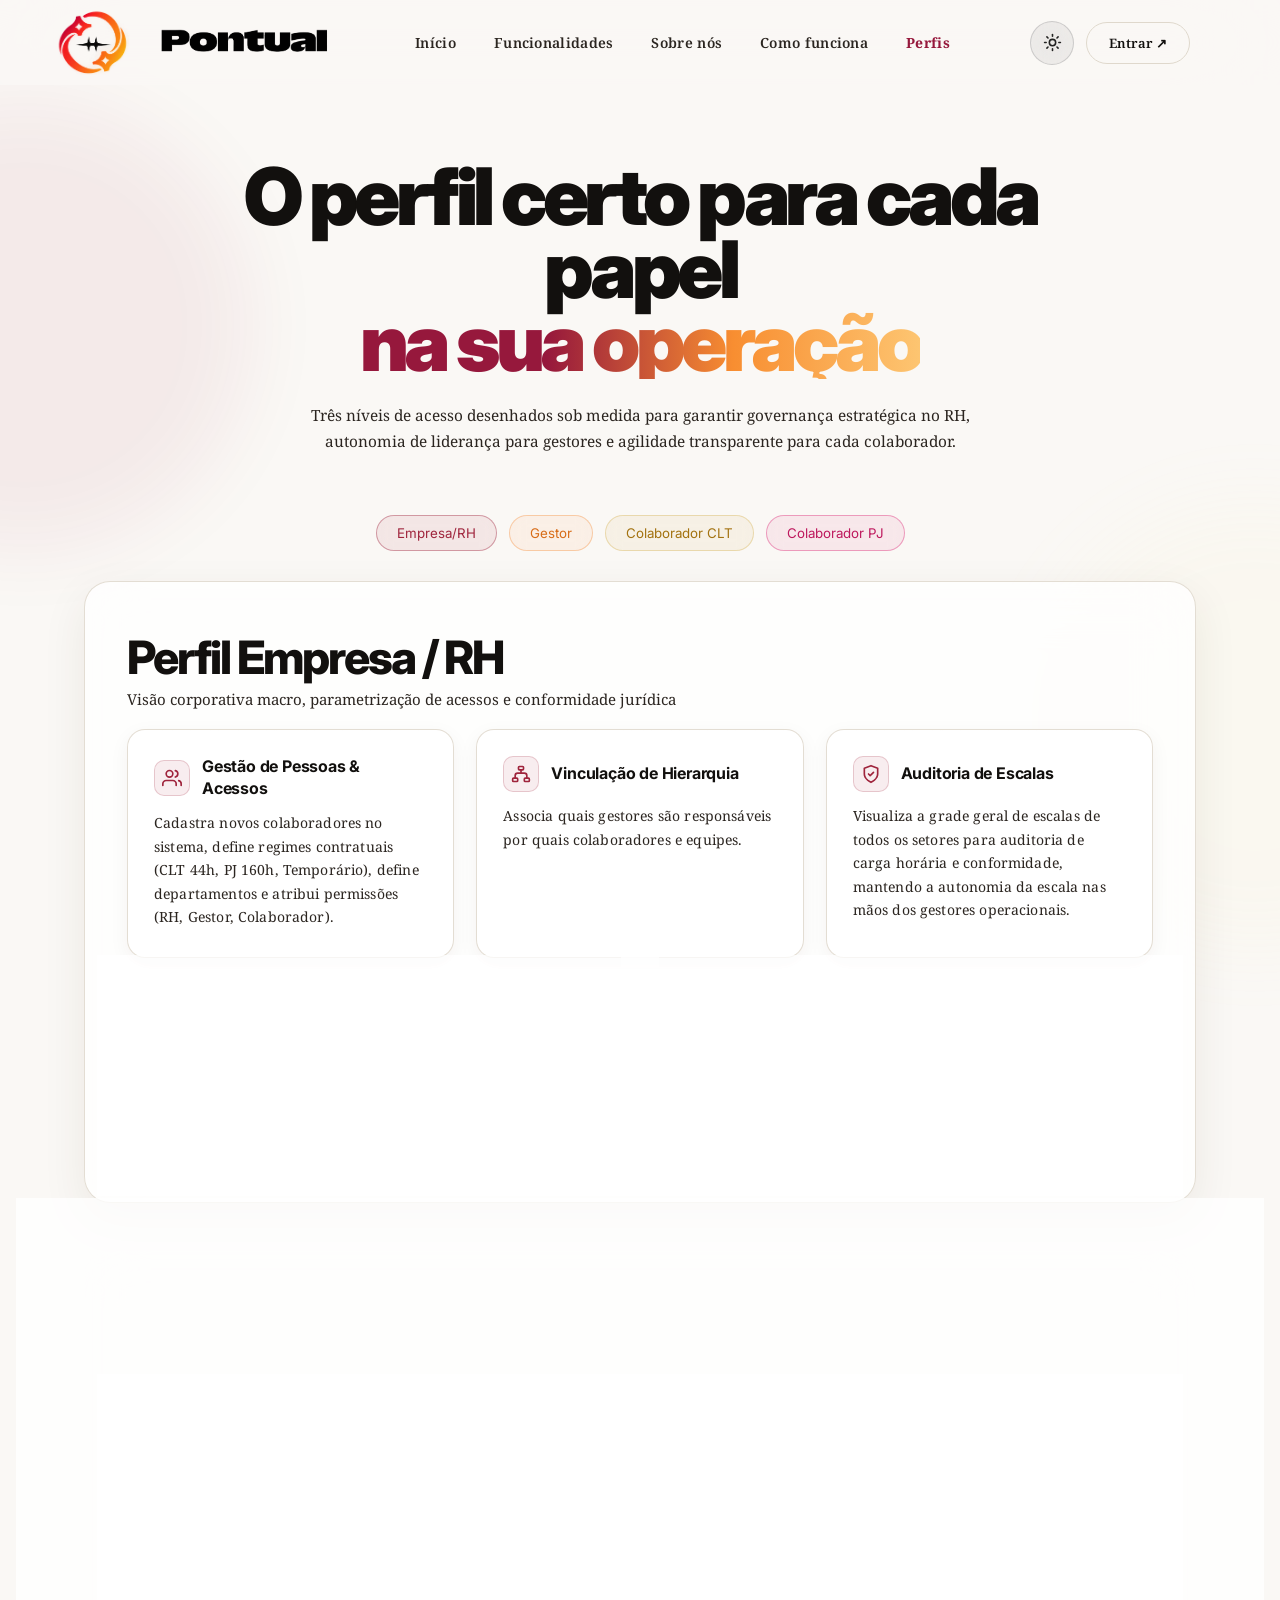
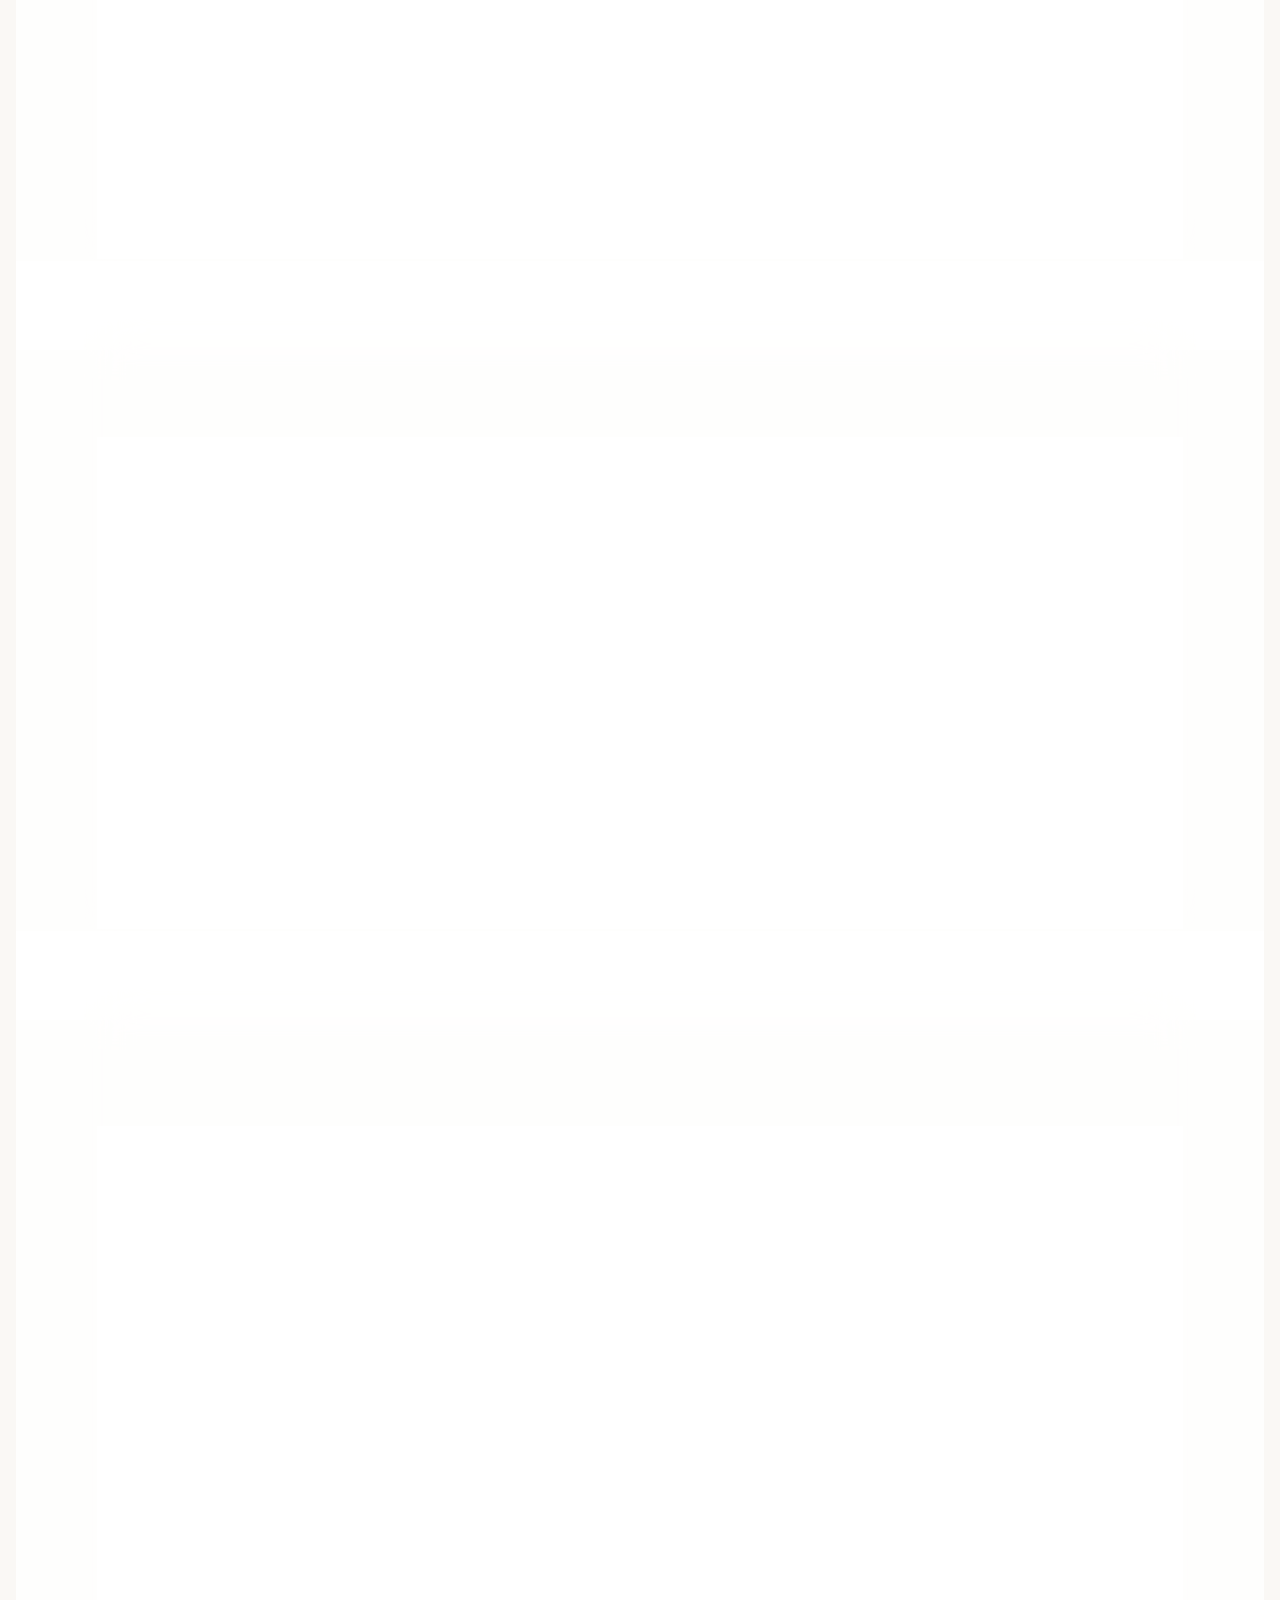
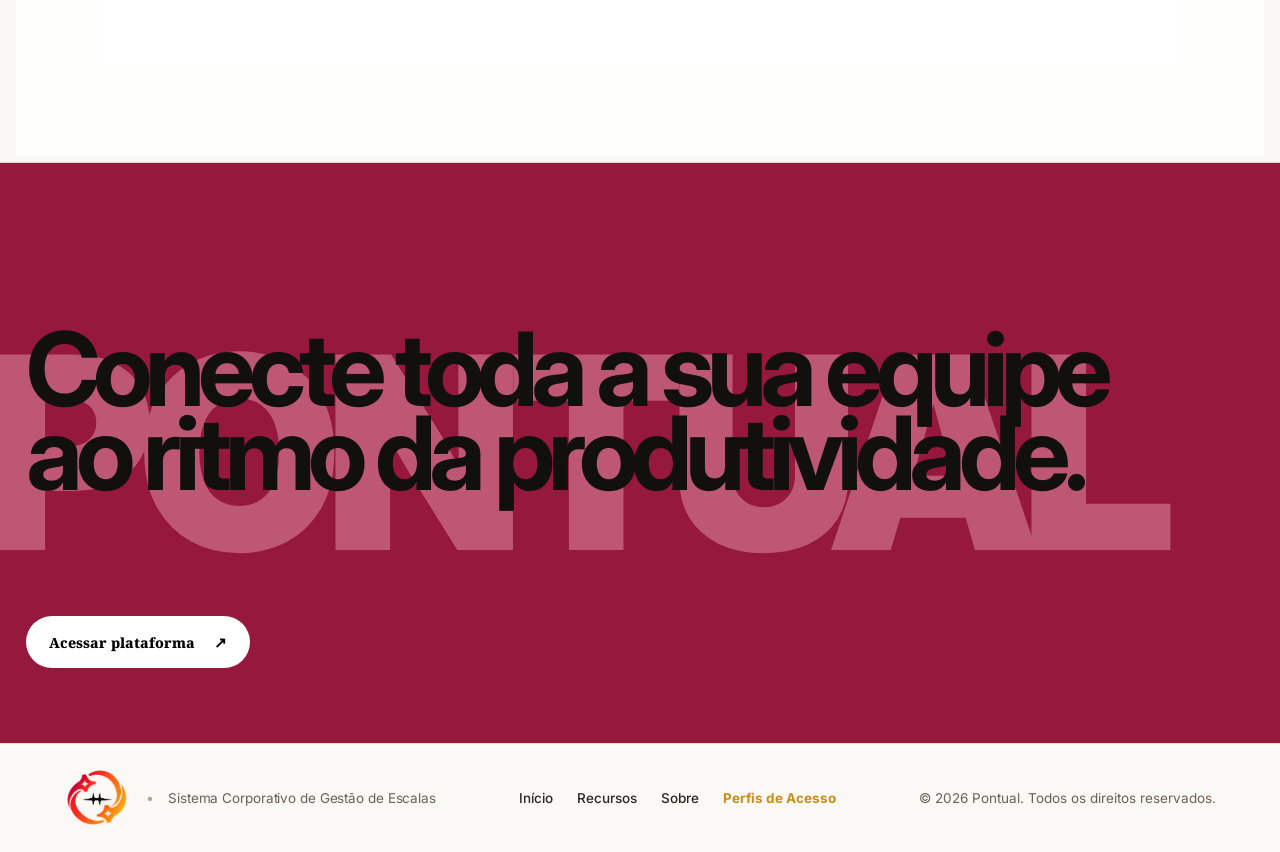
==== commit f7a69585: "feat(mobile): otimizacao completa da responsividade mobile, legibilidade de imagens e lightbox - Aju" ====
--- a/perfil.html
+++ b/perfil.html
@@ -6,7 +6,7 @@
     <meta name="viewport" content="width=device-width, initial-scale=1.0">
 
     <title>Pontual | Perfis de Acesso & Governança</title>
-    <link rel="icon" type="image/png" href="logo_pontual_transparente.png" />
+    <link rel="icon" type="image/png" href="img/logo_pontual_transparente.png" />
 
     <!-- FONTES GOOGLE (EXATAMENTE AS MESMAS DO INDEX.HTML) -->
     <link rel="preconnect" href="https://fonts.googleapis.com">
@@ -575,7 +575,7 @@
                 <img src="img/logo_dark.png" alt="Pontual" class="logo-dark footer-logo-img">
             </div>
             <span class="footer-bullet">•</span>
-            <span class="footer-tagline">Sistema Corporativo de Gestão de Escalas &amp; Ponto Digital GPS</span>
+            <span class="footer-tagline">Sistema Corporativo de Gestão de Escalas</span>
         </div>
 
         <div class="footer-links">
--- a/style.css
+++ b/style.css
@@ -1,4 +1,4 @@
-﻿/* =========================================
+/* =========================================
    LANDING HERO ALT
 ========================================= */
 .landing-alt {
@@ -636,99 +636,73 @@
     }
 
     .header-alt {
-
-        padding: 28px 30px;
-
+        padding: 20px 24px;
     }
 
     .nav-alt {
-
-        gap: 20px;
-
-    }
-
-    .nav-alt a:nth-child(3) {
-
+        gap: 18px;
+    }
+
+    .hero-content-alt h1 {
+        font-size: 55px;
+    }
+
+    .nav-alt a {
+        font-family: 'Inter', sans-serif;
+        font-weight: 500;
+        font-style: normal;
+    }
+}
+
+@media (max-width: 650px) {
+    .landing-alt {
+        padding: 10px;
+    }
+
+    .hero-alt {
+        min-height: 640px;
+        border-radius: 22px;
+    }
+
+    .header-alt {
+        padding: 16px;
+        flex-wrap: wrap;
+        gap: 14px;
+    }
+
+    .nav-alt {
+        order: 3;
+        width: 100%;
+        display: flex;
+        align-items: center;
+        justify-content: flex-start;
+        gap: 8px;
+        overflow-x: auto;
+        white-space: nowrap;
+        -webkit-overflow-scrolling: touch;
+        scrollbar-width: none;
+        padding: 4px 2px;
+    }
+
+    .nav-alt::-webkit-scrollbar {
         display: none;
-
-    }
-
-    .hero-content-alt h1 {
-
-        font-size: 55px;
-
     }
 
     .nav-alt a {
-
-       font-family: "Playfair Display", Georgia, serif;
-      font-weight: 500;
-      font-style: normal;
-
-    }
-
-}
-
-
-@media (max-width: 650px) {
-
-    .landing-alt {
-
-        padding: 12px;
-
-    }
-
-    .hero-alt {
-
-        min-height: 720px;
-
-        border-radius: 22px;
-
-    }
-
-    .header-alt {
-
-        padding: 22px;
-
-        flex-wrap: wrap;
-
-        gap: 20px;
-
-    }
-
-    .nav-alt {
-
-        order: 3;
-
-        width: 100%;
-
-        justify-content: center;
-
-        gap: 18px;
-
-    }
-
-    .nav-alt a {
-
-        font-size: 12px;
-
-    }
-
-    .nav-alt a:nth-child(2) {
-
-        display: none;
-
+        font-size: 12.5px;
+        flex-shrink: 0;
+        padding: 6px 12px;
+        border-radius: 20px;
+        background: rgba(255, 255, 255, 0.05);
+        border: 1px solid rgba(255, 255, 255, 0.1);
     }
 
     .login-alt {
-
         padding: 9px 17px;
-
     }
 
     .login-alt:hover {
         color: #9F243C;
-
     }
 
     .hero-content-alt {
@@ -759,12 +733,11 @@
 
     }
 
-    .hero-buttons-alt {
-
+    .hero-buttons-alt,
+    .hero-buttons-agr {
         flex-direction: column;
-
         width: 100%;
-
+        align-items: center;
     }
 
     .btn-primary-alt,
@@ -2076,10 +2049,11 @@
    =================================================== */
 
 .big-statement {
-    min-height: 720px;
-    padding: 120px 12%;
-    display: flex;
-    align-items: center;
+    min-height: 820px;
+    padding: 100px 6%;
+    display: flex;
+    align-items: center;
+    justify-content: center;
     position: relative;
     overflow: hidden;
     background: var(--bg-surface);
@@ -2087,9 +2061,9 @@
 
 .statement-glow {
     position: absolute;
-    width: 650px;
-    height: 650px;
-    right: 5%;
+    width: 750px;
+    height: 750px;
+    right: 8%;
     top: 50%;
     transform: translateY(-50%);
     border-radius: 50%;
@@ -2102,10 +2076,12 @@
 
 .statement-wrapper {
     display: grid;
-    grid-template-columns: 1fr 1.35fr;
-    align-items: center;
-    gap: 40px;
+    grid-template-columns: 1.22fr 1fr;
+    align-items: center;
+    gap: 50px;
     width: 100%;
+    max-width: 1420px;
+    margin: 0 auto;
     position: relative;
     z-index: 2;
 }
@@ -2116,6 +2092,8 @@
     flex-direction: column;
     justify-content: center;
     z-index: 5;
+    width: 100%;
+    max-width: 700px;
 }
 
 .statement-brand {
@@ -2123,9 +2101,9 @@
 }
 
 .statement-left h2 {
-    font-size: clamp(44px, 5.5vw, 84px);
-    line-height: 0.92;
-    letter-spacing: -4px;
+    font-size: clamp(60px, 6.2vw, 104px);
+    line-height: 0.94;
+    letter-spacing: -3.5px;
     color: var(--text-primary);
     font-weight: 800;
 }
@@ -2138,39 +2116,39 @@
 }
 
 .statement-subtitle {
-    margin-top: 25px;
+    margin-top: 32px;
     color: var(--text-secondary);
-    font-size: 16.5px;
+    font-size: 21.5px;
     line-height: 1.6;
-    max-width: 480px;
+    max-width: 620px;
 }
 
 .statement-badges {
     display: flex;
     flex-wrap: wrap;
-    gap: 12px;
-    margin-top: 32px;
+    gap: 15px;
+    margin-top: 40px;
 }
 
 .statement-badge-item {
     display: inline-flex;
     align-items: center;
-    gap: 8px;
-    padding: 8px 16px;
-    border-radius: 30px;
-    background: rgba(255, 255, 255, 0.04);
+    gap: 10px;
+    padding: 12px 22px;
+    border-radius: 35px;
+    background: rgba(255, 255, 255, 0.05);
     border: 1px solid var(--border-soft);
-    font-size: 12px;
+    font-size: 15px;
     font-weight: 600;
     color: var(--text-secondary);
 }
 
 .statement-badge-item .badge-dot {
-    width: 7px;
-    height: 7px;
+    width: 9px;
+    height: 9px;
     border-radius: 50%;
     background: #f89642;
-    box-shadow: 0 0 8px #f89642;
+    box-shadow: 0 0 10px #f89642;
 }
 
 /* Coluna Direita: Showcase com Celular e Cards */
@@ -2300,7 +2278,7 @@
 .phone-mockup {
     position: relative;
     z-index: 3;
-    margin-left: 95px;
+    margin-left: 0;
     transform: perspective(1200px) rotateY(-7deg) rotateX(4deg) rotateZ(-2deg);
     transition: transform 0.5s cubic-bezier(0.2, 0.8, 0.2, 1);
 }
@@ -2311,9 +2289,10 @@
 
 /* Corpo / Chassi Externo do Celular (Equilibrado e com Presença Marcante) */
 .phone-chassis {
-    width: 355px;
+    width: 388px;
+    max-width: 100%;
     background: #18181c;
-    border-radius: 48px;
+    border-radius: 50px;
     padding: 12px;
     position: relative;
     border: 1.5px solid rgba(255, 255, 255, 0.16);
@@ -2323,6 +2302,7 @@
         0 0 50px rgba(245, 146, 66, 0.24),
         inset 0 0 2px 1px rgba(255, 255, 255, 0.15),
         inset 0 0 12px rgba(0, 0, 0, 0.8);
+    box-sizing: border-box;
 }
 
 /* Botões físicos externos */
@@ -2332,320 +2312,572 @@
     position: absolute;
     background: #28282e;
     border-radius: 3px;
+    z-index: 0;
 }
 
 .phone-btn-vol-up {
     left: -4px;
     top: 112px;
-    width: 3px;
-    height: 40px;
+    width: 4px;
+    height: 42px;
 }
 
 .phone-btn-vol-down {
     left: -4px;
-    top: 164px;
-    width: 3px;
-    height: 40px;
+    top: 168px;
+    width: 4px;
+    height: 42px;
 }
 
 .phone-btn-power {
     right: -4px;
     top: 132px;
-    width: 3px;
-    height: 54px;
-}
-
-/* Tela OLED Interna do Celular (Mais alta e com espaçamento respirável) */
-.phone-screen {
-    background: #0d0d10;
-    border-radius: 39px;
-    padding: 17px 11px 16px 11px;
+    width: 4px;
+    height: 56px;
+}
+
+/* Tela OLED do Celular */
+.app-mobile-screen {
+    background: radial-gradient(circle at 50% 25%, rgba(136, 19, 55, 0.18) 0%, #0d0d12 70%);
+    border-radius: 40px;
+    padding: 20px 18px 20px 18px;
     overflow: hidden;
     display: flex;
     flex-direction: column;
-    justify-content: space-between;
-    gap: 15px;
+    gap: 16px;
     box-shadow: inset 0 0 16px rgba(0, 0, 0, 0.95);
     font-family: 'Inter', sans-serif;
     color: #ffffff;
-    min-height: 635px;
-}
-
-/* Barra de Status */
-.phone-top-bar {
+    min-height: 685px;
+    box-sizing: border-box;
+    width: 100%;
+}
+
+/* 1. Header do App: Logo Oficial Pontual + Avatar + Botão Tema */
+.app-top-header {
     display: flex;
     align-items: center;
     justify-content: space-between;
-    padding: 0 4px;
-}
-
-.phone-time {
-    font-size: 13px;
-    font-weight: 700;
-    color: #ffffff;
-    letter-spacing: 0.2px;
-}
-
-.phone-dynamic-island {
-    width: 96px;
-    height: 25px;
-    border-radius: 20px;
-    background: #000000;
-    display: flex;
-    align-items: center;
-    justify-content: flex-end;
-    padding-right: 10px;
-}
-
-.island-camera {
+    width: 100%;
+    padding: 2px 2px;
+    box-sizing: border-box;
+}
+
+.app-brand-logo-wrap {
+    display: flex;
+    align-items: center;
+}
+
+.app-brand-logo-img {
+    height: 27px;
+    width: auto;
+    display: block;
+    object-fit: contain;
+    filter: brightness(1) contrast(1.05);
+}
+
+.app-header-right {
+    display: flex;
+    align-items: center;
+    gap: 10px;
+}
+
+.app-avatar-wrapper {
+    position: relative;
+    width: 36px;
+    height: 36px;
+    flex-shrink: 0;
+}
+
+.app-avatar-img {
+    width: 100%;
+    height: 100%;
+    border-radius: 50%;
+    object-fit: cover;
+    border: 1.8px solid rgba(255, 255, 255, 0.22);
+    display: block;
+}
+
+.app-avatar-online {
+    position: absolute;
+    bottom: -1px;
+    right: -1px;
     width: 9px;
     height: 9px;
     border-radius: 50%;
-    background: #171720;
-    box-shadow: inset 0 0 1px 1px #08080d;
-}
-
-.phone-signals {
-    display: flex;
-    align-items: center;
-    gap: 5px;
-    font-size: 11.5px;
-    font-weight: 600;
+    background: #10B981;
+    border: 1.5px solid #0d0d12;
+}
+
+.app-theme-icon-btn {
+    width: 35px;
+    height: 35px;
+    border-radius: 11px;
+    background: #181822;
+    border: 1px solid rgba(255, 255, 255, 0.12);
+    color: #9ca3af;
+    display: flex;
+    align-items: center;
+    justify-content: center;
+    cursor: pointer;
+    transition: all 0.2s ease;
+    flex-shrink: 0;
+}
+
+.app-theme-icon-btn svg {
+    width: 16px;
+    height: 16px;
+}
+
+.app-theme-icon-btn:hover {
     color: #ffffff;
-}
-
-.signal-dot {
-    width: 6.5px;
-    height: 6.5px;
-    border-radius: 50%;
-    background: #10B981;
-}
-
-/* Card: Perfil Lucas Silva */
-.phone-user-card {
-    background: rgba(28, 28, 33, 0.95);
+    border-color: rgba(255, 255, 255, 0.25);
+    background: #222230;
+}
+
+/* 2. Barra de Ícones / Abas do App */
+.app-tab-navigation {
+    display: flex;
+    align-items: center;
+    justify-content: space-between;
+    width: 100%;
+    padding: 2px 2px;
+    box-sizing: border-box;
+}
+
+.app-nav-tab {
+    position: relative;
+    display: flex;
+    align-items: center;
+    justify-content: center;
+    color: #71717a;
+    padding: 7px 8px;
+    border-radius: 13px;
+    cursor: pointer;
+    transition: all 0.2s ease;
+}
+
+.app-nav-tab svg {
+    width: 17px;
+    height: 17px;
+}
+
+.app-nav-tab:hover {
+    color: #d1d5db;
+}
+
+.app-nav-tab.active {
+    border: 1px solid rgba(245, 146, 66, 0.45);
+    background: linear-gradient(180deg, rgba(245, 146, 66, 0.14) 0%, rgba(136, 19, 55, 0.28) 100%);
+    color: #f59e0b;
+    padding: 8px 12px;
+    box-shadow: 0 0 14px rgba(245, 146, 66, 0.22);
+}
+
+.app-nav-tab.active svg {
+    width: 18px;
+    height: 18px;
+}
+
+.tab-notification-pill {
+    position: absolute;
+    top: -3px;
+    right: -4px;
+    background: #e11d48;
+    color: #ffffff;
+    font-size: 9.5px;
+    font-weight: 700;
+    border-radius: 10px;
+    padding: 1px 5px;
+    min-width: 14px;
+    text-align: center;
+    line-height: 1.15;
+    border: 1.5px solid #0d0d12;
+}
+
+/* 3. Bloco Principal de Ponto (Container com Borda Suave e Espaçamento Agradável) */
+.app-punch-container {
+    background: rgba(18, 18, 24, 0.74);
     border: 1px solid rgba(255, 255, 255, 0.08);
-    border-radius: 18px;
-    padding: 12px 15px;
-    display: flex;
-    align-items: center;
-    justify-content: space-between;
-}
-
-.phone-user-info {
-    display: flex;
-    align-items: center;
-    gap: 12px;
-}
-
-.phone-avatar {
-    width: 54px;
-    height: 54px;
-    border-radius: 50%;
-    object-fit: cover;
-    border: 2px solid #f89642;
-    background: #26262e;
-}
-
-.phone-user-name {
-    font-size: 14px;
-    font-weight: 700;
-    color: #ffffff;
-    line-height: 1.2;
-}
-
-.phone-user-role {
-    font-size: 12px;
-    color: #8e8e98;
-    margin-top: 2px;
-}
-
-.phone-user-tag {
-    font-size: 11px;
-    font-weight: 700;
-    color: #f87171;
-    background: rgba(159, 36, 60, 0.4);
-    border: 1px solid rgba(209, 56, 93, 0.5);
-    padding: 4px 11px;
-    border-radius: 12px;
-    letter-spacing: 0.3px;
-}
-
-/* Bloco de Bater Ponto (Fiel à Imagem de Referência) */
-.phone-punch-layout {
+    border-radius: 24px;
+    padding: 18px 16px;
     display: flex;
     flex-direction: column;
-    gap: 12px;
-}
-
-/* Relógio Central com Barra Vertical Laranja */
-.mockup-clock-wrapper {
+    gap: 16px;
+    box-sizing: border-box;
+    width: 100%;
+    box-shadow: 0 14px 32px rgba(0, 0, 0, 0.52);
+}
+
+/* Relógio e Data */
+.app-clock-row {
     display: flex;
     align-items: stretch;
     gap: 12px;
-    padding: 3px 5px;
-}
-
-.mockup-clock-bar {
-    width: 4px;
+    width: 100%;
+}
+
+.app-clock-bar {
+    width: 4.5px;
     background: #F59242;
     border-radius: 4px;
     flex-shrink: 0;
 }
 
-.mockup-clock-texts {
+.app-clock-meta {
     display: flex;
     flex-direction: column;
     justify-content: center;
 }
 
-.mockup-clock-time {
-    font-size: 36px;
+.app-clock-time {
+    font-size: 38px;
     font-weight: 800;
     color: #ffffff;
-    letter-spacing: -1.2px;
-    line-height: 1.05;
+    letter-spacing: -0.6px;
+    line-height: 1;
     font-family: 'Inter', sans-serif;
-}
-
-.mockup-clock-date {
-    font-size: 11px;
+    font-variant-numeric: tabular-nums;
+}
+
+.app-clock-date {
+    font-size: 12px;
+    font-weight: 500;
+    color: #d1d5db;
+    margin-top: 6px;
+    font-family: 'Inter', sans-serif;
+    white-space: nowrap;
+}
+
+/* Badge Expediente em andamento */
+.app-status-badge {
+    display: inline-flex;
+    align-items: center;
+    gap: 7px;
+    padding: 6.5px 14px;
+    border-radius: 22px;
+    background: rgba(245, 146, 66, 0.08);
+    border: 1px solid rgba(245, 146, 66, 0.35);
+    color: #f59e0b;
+    font-size: 11.5px;
     font-weight: 600;
-    color: #a1a1aa;
-    margin-top: 3px;
-    font-family: 'Inter', sans-serif;
-}
-
-/* Pill / Aviso de Folga Programada */
-.mockup-shift-notice {
-    background: rgba(255, 255, 255, 0.045);
-    border: 1px solid rgba(255, 255, 255, 0.08);
-    border-radius: 12px;
-    padding: 10px 12px;
-    display: flex;
-    align-items: center;
-    gap: 10px;
-    font-size: 11px;
-    color: #c4c4cc;
-    font-weight: 500;
-    line-height: 1.35;
-}
-
-.mockup-shift-notice svg {
+    width: fit-content;
+    white-space: nowrap;
+    transition: all 0.3s ease;
+}
+
+.app-status-badge svg {
+    width: 14px;
+    height: 14px;
+    color: inherit;
     flex-shrink: 0;
 }
 
-/* Card: Aguardando Início */
-.mockup-entry-card {
-    background: #14151d;
-    border: 1px solid rgba(255, 255, 255, 0.09);
-    border-radius: 18px;
-    overflow: hidden;
-    box-shadow: 0 12px 28px rgba(0, 0, 0, 0.55);
-    display: flex;
-    flex-direction: column;
-}
-
-/* Header do Card com Gradiente Laranja/Magenta */
-.entry-card-header {
-    background: linear-gradient(135deg, #f97316 0%, #db2777 55%, #881337 100%);
-    padding: 11px 14px;
-    display: flex;
-    align-items: center;
-    gap: 11px;
-}
-
-.entry-icon-badge {
-    width: 35px;
-    height: 35px;
+.app-status-badge.shift-ended {
+    background: rgba(16, 185, 129, 0.12);
+    border-color: rgba(16, 185, 129, 0.45);
+    color: #34d399;
+}
+
+/* Stepper Horizontal */
+.app-stepper-track {
+    display: flex;
+    align-items: center;
+    justify-content: space-between;
+    width: 100%;
+    padding: 4px 2px;
+    box-sizing: border-box;
+}
+
+.app-step-item {
+    display: flex;
+    align-items: center;
+    gap: 8px;
+}
+
+.app-step-bullet {
+    width: 18px;
+    height: 18px;
     border-radius: 50%;
-    background: #fed7aa;
+    border: 2px solid rgba(255, 255, 255, 0.22);
+    background: rgba(255, 255, 255, 0.03);
     display: flex;
     align-items: center;
     justify-content: center;
     flex-shrink: 0;
-    box-shadow: 0 2px 8px rgba(0, 0, 0, 0.25);
-}
-
-.entry-header-info {
+    transition: all 0.3s ease;
+}
+
+.app-step-dot {
+    width: 5.5px;
+    height: 5.5px;
+    border-radius: 50%;
+    background: rgba(255, 255, 255, 0.35);
+    transition: all 0.3s ease;
+}
+
+.app-step-item.step-completed .app-step-bullet {
+    border-color: #F59242;
+    background: rgba(245, 146, 66, 0.15);
+}
+
+.app-step-item.step-completed .app-step-dot {
+    background: #F59242;
+}
+
+/* Quando o turno chega ao fim */
+.app-step-item.shift-end-completed .app-step-bullet {
+    border-color: #10B981;
+    background: rgba(16, 185, 129, 0.2);
+}
+
+.app-step-item.shift-end-completed .app-step-dot {
+    background: #10B981;
+}
+
+.app-step-text {
     display: flex;
     flex-direction: column;
 }
 
-.entry-header-title {
+.app-step-label {
+    font-size: 11.5px;
+    color: #9ca3af;
+    font-weight: 500;
+    line-height: 1.1;
+    white-space: nowrap;
+}
+
+.app-step-item.step-completed .app-step-label {
+    color: #d1d5db;
+    font-weight: 600;
+}
+
+.app-step-val {
+    font-size: 12px;
+    color: #6b7280;
+    font-weight: 500;
+    margin-top: 2px;
+    line-height: 1.1;
+    white-space: nowrap;
+}
+
+.app-step-item.step-completed .app-step-val {
+    color: #ffffff;
+    font-weight: 700;
+}
+
+.app-step-item.shift-end-completed .app-step-val {
+    color: #34d399;
+    font-weight: 800;
+}
+
+.app-step-connector {
+    flex: 1;
+    height: 2px;
+    background: rgba(255, 255, 255, 0.12);
+    margin: 0 8px;
+    min-width: 10px;
+    transition: all 0.3s ease;
+}
+
+.app-step-connector.active {
+    background: #F59242;
+}
+
+.app-step-connector.completed-end {
+    background: linear-gradient(90deg, #F59242 0%, #10B981 100%);
+}
+
+/* Card com Linhas Verticais Empilhadas: Turno de Hoje + Meu Local Atual */
+.app-details-card {
+    background: #14151d;
+    border: 1px solid rgba(255, 255, 255, 0.08);
+    border-radius: 20px;
+    position: relative;
+    padding: 16px 14px 16px 18px;
+    display: flex;
+    flex-direction: column;
+    gap: 15px;
+    box-sizing: border-box;
+    width: 100%;
+}
+
+.app-card-accent-bar {
+    position: absolute;
+    left: 3px;
+    top: 10px;
+    bottom: 10px;
+    width: 4px;
+    background: #F59242;
+    border-radius: 3px;
+}
+
+.app-card-row {
+    display: flex;
+    align-items: flex-start;
+    gap: 11px;
+    width: 100%;
+    box-sizing: border-box;
+}
+
+.app-row-circle-icon {
+    width: 34px;
+    height: 34px;
+    border-radius: 50%;
+    border: 1.5px solid rgba(245, 146, 66, 0.45);
+    background: rgba(245, 146, 66, 0.08);
+    color: #f59e0b;
+    display: flex;
+    align-items: center;
+    justify-content: center;
+    flex-shrink: 0;
+    margin-top: 1px;
+}
+
+.app-row-circle-icon svg {
+    width: 17px;
+    height: 17px;
+    color: #f59e0b;
+}
+
+.app-row-details {
+    display: flex;
+    flex-direction: column;
+    min-width: 0;
+    flex: 1;
+}
+
+.app-row-label {
+    font-size: 11px;
+    color: #9ca3af;
+    font-weight: 500;
+    line-height: 1.1;
+    white-space: nowrap;
+}
+
+.app-row-val {
+    font-size: 13.5px;
+    font-weight: 700;
+    color: #ffffff;
+    margin-top: 3px;
+    line-height: 1.2;
+    white-space: nowrap;
+}
+
+.app-row-val.bold {
     font-size: 14px;
     font-weight: 800;
-    color: #ffffff;
-    line-height: 1.2;
-}
-
-.entry-header-subtitle {
-    font-size: 11px;
-    color: rgba(255, 255, 255, 0.92);
-    margin-top: 2px;
-}
-
-/* Corpo com Botões de Ação */
-.entry-card-body {
-    padding: 13px 13px 14px;
-    display: flex;
-    flex-direction: column;
-    gap: 8px;
-}
-
-/* Botão: Registrar Entrada */
-.btn-entry-punch {
+}
+
+.app-row-pill {
+    display: inline-block;
+    margin-top: 5px;
+    padding: 3px 9px;
+    border-radius: 11px;
+    background: rgba(245, 146, 66, 0.08);
+    border: 1px solid rgba(245, 146, 66, 0.38);
+    color: #f59e0b;
+    font-size: 9.5px;
+    font-weight: 600;
+    width: fit-content;
+    white-space: nowrap;
+}
+
+.app-row-address {
+    font-size: 10.5px;
+    color: #8e8e98;
+    margin-top: 3px;
+    line-height: 1.25;
+    white-space: nowrap;
+    overflow: hidden;
+    text-overflow: ellipsis;
+    max-width: 135px;
+}
+
+.app-btn-directions {
+    margin-left: auto;
+    display: inline-flex;
+    align-items: center;
+    gap: 4px;
+    padding: 5px 9.5px;
+    border-radius: 13px;
+    background: rgba(245, 146, 66, 0.08);
+    border: 1px solid rgba(245, 146, 66, 0.38);
+    color: #f59e0b;
+    font-size: 10px;
+    font-weight: 600;
+    cursor: pointer;
+    white-space: nowrap;
+    align-self: center;
+    flex-shrink: 0;
+    transition: all 0.2s ease;
+}
+
+.app-btn-directions:hover {
+    background: rgba(245, 146, 66, 0.16);
+    border-color: rgba(245, 146, 66, 0.6);
+}
+
+.app-btn-directions svg {
+    width: 12px;
+    height: 12px;
+    color: #f59e0b;
+}
+
+/* Botões de Ação Full-Width Empilhados */
+.app-btn-primary {
     width: 100%;
     border: none;
-    background: linear-gradient(135deg, #be123c 0%, #881337 100%);
-    border-radius: 13px;
-    padding: 11.5px 14px;
+    background: linear-gradient(90deg, #881337 0%, #be123c 30%, #ea580c 70%, #f97316 100%);
+    border-radius: 15px;
+    padding: 14.5px 16px;
     color: #ffffff;
-    font-size: 13px;
-    font-weight: 700;
-    letter-spacing: 0.3px;
+    font-size: 14px;
+    font-weight: 800;
+    letter-spacing: 0.25px;
     display: flex;
     align-items: center;
     justify-content: center;
     gap: 8px;
     cursor: pointer;
-    box-shadow: 0 6px 18px rgba(190, 18, 60, 0.42);
+    box-shadow: 0 4px 16px rgba(249, 115, 22, 0.35), 0 2px 8px rgba(136, 19, 55, 0.35);
     transition: all 0.22s ease;
-}
-
-.btn-entry-punch:hover {
-    transform: translateY(-2px);
-    box-shadow: 0 8px 24px rgba(190, 18, 60, 0.65);
+    box-sizing: border-box;
+    white-space: nowrap;
+}
+
+.app-btn-primary svg {
+    width: 18px;
+    height: 18px;
+}
+
+.app-btn-primary:hover {
+    transform: translateY(-1px);
+    box-shadow: 0 6px 20px rgba(249, 115, 22, 0.5), 0 3px 10px rgba(136, 19, 55, 0.5);
     filter: brightness(1.08);
 }
 
-.btn-entry-punch:active {
+.app-btn-primary:active {
     transform: translateY(0);
     filter: brightness(0.95);
 }
 
-.btn-entry-punch.punched {
-    background: linear-gradient(135deg, #10b981 0%, #059669 100%) !important;
-    box-shadow: 0 6px 20px rgba(16, 185, 129, 0.45) !important;
-}
-
-.entry-geo-caption {
-    font-size: 10px;
-    color: #71717a;
-    text-align: center;
-    margin: 2px 0 4px;
-    font-weight: 500;
-}
-
-/* Botão: Meus Registros de Presenças */
-.btn-entry-history {
+.app-btn-primary.confirmed {
+    background: linear-gradient(90deg, #059669 0%, #10b981 100%) !important;
+    border: 1.5px solid #34d399 !important;
+    box-shadow: 0 4px 22px rgba(16, 185, 129, 0.5) !important;
+    color: #ffffff !important;
+}
+
+.app-btn-secondary {
     width: 100%;
-    border: 1px solid rgba(255, 255, 255, 0.1);
-    background: #1e2029;
-    border-radius: 13px;
-    padding: 10.5px 14px;
+    border: 1px solid rgba(245, 146, 66, 0.28);
+    background: #161720;
+    border-radius: 15px;
+    padding: 13.5px 16px;
     color: #f1f5f9;
-    font-size: 11.5px;
+    font-size: 13px;
     font-weight: 600;
     display: flex;
     align-items: center;
@@ -2653,53 +2885,52 @@
     gap: 8px;
     cursor: pointer;
     transition: all 0.2s ease;
-}
-
-.btn-entry-history:hover {
-    background: #272a38;
-    border-color: rgba(255, 255, 255, 0.2);
+    box-sizing: border-box;
+    white-space: nowrap;
+}
+
+.app-btn-secondary svg {
+    width: 16px;
+    height: 16px;
+    color: #f59e0b;
+}
+
+.app-btn-secondary:hover {
+    background: #20222e;
+    border-color: rgba(245, 146, 66, 0.48);
     color: #ffffff;
     transform: translateY(-1px);
 }
 
-/* Card: Carga Horária Semanal */
-.phone-hours-card {
-    background: rgba(28, 28, 33, 0.95);
-    border: 1px solid rgba(255, 255, 255, 0.08);
-    border-radius: 18px;
-    padding: 13px 16px;
-}
-
-.phone-hours-row {
-    display: flex;
-    align-items: center;
-    justify-content: space-between;
-    font-size: 12px;
-    font-weight: 700;
-    color: #ffffff;
-}
-
-.phone-hours-val {
-    color: #f89642;
-    font-family: monospace;
-    font-size: 12.5px;
-    font-weight: 700;
-}
-
-.phone-progress-bar {
+.app-btn-secondary svg {
+    color: #f59e0b;
+}
+
+/* Rodapé GPS */
+.app-gps-row {
+    display: flex;
+    align-items: center;
+    gap: 8px;
+    padding: 3px 2px 0 2px;
     width: 100%;
-    height: 8px;
-    background: #232329;
-    border-radius: 6px;
-    margin-top: 9px;
-    overflow: hidden;
-}
-
-.phone-progress-fill {
-    width: 95%;
-    height: 100%;
-    border-radius: 6px;
-    background: linear-gradient(90deg, #9F243C 0%, #f89642 60%, #fae285 100%);
+    box-sizing: border-box;
+}
+
+.app-gps-dot {
+    width: 7px;
+    height: 7px;
+    border-radius: 50%;
+    background: #f59e0b;
+    box-shadow: 0 0 8px rgba(245, 158, 11, 0.85);
+    flex-shrink: 0;
+}
+
+.app-gps-text {
+    font-size: 11.5px;
+    color: #a1a1aa;
+    font-weight: 500;
+    font-family: 'Inter', sans-serif;
+    white-space: nowrap;
 }
 
 
@@ -3847,7 +4078,7 @@
 }
 
 .footer-logo-img {
-    height: 100px;
+    height: 68px;
     width: auto;
     object-fit: contain;
     display: block;
@@ -3855,7 +4086,7 @@
 
 .footer-brand-name {
     font-size: 20px;
-    font-weight: 8px;
+    font-weight: 800;
     color: #ffffff;
     letter-spacing: -0.3px;
     font-family: inherit;
@@ -4640,21 +4871,50 @@
 }
 
 @media (max-width: 480px) {
+    .statement-left h2 {
+        font-size: clamp(42px, 11vw, 56px);
+        letter-spacing: -2px;
+    }
+
+    .statement-subtitle {
+        font-size: 16.5px;
+        margin-top: 20px;
+    }
+
+    .statement-badge-item {
+        font-size: 13px;
+        padding: 9px 16px;
+    }
+
+    .phone-mockup {
+        margin-left: 0;
+    }
+
     .phone-chassis {
         width: 100%;
-        max-width: 320px;
+        max-width: 350px;
         padding: 10px;
-        border-radius: 42px;
-    }
-
-    .phone-screen {
-        border-radius: 34px;
-        padding: 12px 14px 18px 14px;
-    }
-
-    .phone-clock-time,
-    .mockup-clock-time {
+        border-radius: 44px;
+    }
+
+    .app-mobile-screen {
+        border-radius: 36px;
+        padding: 16px 12px 16px 12px;
+        min-height: 630px;
+        gap: 13px;
+    }
+
+    .app-punch-container {
+        padding: 14px 12px;
+        gap: 13px;
+    }
+
+    .app-clock-time {
         font-size: 32px;
+    }
+
+    .app-row-address {
+        max-width: 110px;
     }
 }
 
@@ -5598,24 +5858,20 @@
     }
 }
 
-.resource-image {
-    width: 700px;
-    height: 700px; /* mantenha a altura atual do seu layout */
-    display: flex;
-    align-items: center;
-    justify-content: center;
-    overflow: hidden;
-}
-
-.resource-content img {
-    width: 110%;
-    max-width: none;
+.resource-image,
+.project-photo-wrapper img {
+    width: 100%;
+    max-width: 100%;
     height: auto;
+    display: block;
     object-fit: contain;
-    display: block;
-    margin-left: -5%;
-    border-radius: 5%;
-    line-height: 0;
+    border-radius: 12px;
+    transition: transform 0.3s ease, filter 0.3s ease;
+}
+
+.project-photo-wrapper:hover .resource-image,
+.project-photo-wrapper:hover img {
+    transform: scale(1.015);
 }
 
 /* SOBRE NÓS — LOGO ABAIXO DO TEXTO */
@@ -5851,3 +6107,165 @@
     max-width: 100%;
     height: auto;
 }
+
+/* =========================================
+   RESPONSIVIDADE DAS IMAGENS E MÓDULOS (MOBILE)
+   ========================================= */
+@media (max-width: 992px) {
+    .resource-list {
+        width: 100% !important;
+        max-width: 100% !important;
+    }
+
+    .resource-item .resource-content {
+        grid-template-columns: 1fr !important;
+        gap: 24px !important;
+        padding: 16px 14px 26px 14px !important;
+    }
+
+    .resource-details-text {
+        width: 100% !important;
+        max-width: 100% !important;
+    }
+
+    .resource-details-text p {
+        max-width: 100% !important;
+    }
+
+    .resource-details-media {
+        width: 100% !important;
+        max-width: 100% !important;
+    }
+
+    .project-photo-wrapper {
+        width: 100% !important;
+        max-width: 100% !important;
+        overflow-x: auto !important;
+        -webkit-overflow-scrolling: touch !important;
+        background: #14141c !important;
+        border: 1px solid rgba(255, 255, 255, 0.12) !important;
+        border-radius: 16px !important;
+        box-shadow: 0 12px 30px rgba(0, 0, 0, 0.5) !important;
+        padding: 4px;
+        position: relative;
+    }
+
+    .project-photo-wrapper img,
+    .resource-image {
+        width: 100% !important;
+        min-width: 520px !important; /* No mobile, garante escala nítida para ler tabelas, plantões e horários */
+        max-width: none !important;
+        height: auto !important;
+        display: block !important;
+        border-radius: 12px !important;
+    }
+}
+
+@media (max-width: 560px) {
+    .project-photo-wrapper img,
+    .resource-image {
+        min-width: 480px !important;
+    }
+}
+
+/* =========================================
+   LIGHTBOX MODAL PARA IMAGENS EXPANDIDAS
+   ========================================= */
+.image-lightbox-modal {
+    position: fixed;
+    inset: 0;
+    z-index: 99999;
+    display: flex;
+    align-items: center;
+    justify-content: center;
+    opacity: 0;
+    pointer-events: none;
+    transition: opacity 0.28s ease;
+    padding: 16px;
+    box-sizing: border-box;
+}
+
+.image-lightbox-modal.active {
+    opacity: 1;
+    pointer-events: auto;
+}
+
+.lightbox-backdrop {
+    position: absolute;
+    inset: 0;
+    background: rgba(8, 8, 12, 0.9);
+    backdrop-filter: blur(14px);
+    -webkit-backdrop-filter: blur(14px);
+}
+
+.lightbox-container {
+    position: relative;
+    z-index: 2;
+    max-width: 1100px;
+    width: 100%;
+    max-height: 92vh;
+    display: flex;
+    flex-direction: column;
+    align-items: center;
+    animation: lightbox-pop 0.25s cubic-bezier(0.16, 1, 0.3, 1);
+}
+
+@keyframes lightbox-pop {
+    0% { transform: scale(0.94) translateY(10px); opacity: 0; }
+    100% { transform: scale(1) translateY(0); opacity: 1; }
+}
+
+.lightbox-close-btn {
+    position: absolute;
+    top: -48px;
+    right: 0;
+    width: 40px;
+    height: 40px;
+    border-radius: 50%;
+    background: rgba(255, 255, 255, 0.12);
+    border: 1px solid rgba(255, 255, 255, 0.25);
+    color: #ffffff;
+    display: flex;
+    align-items: center;
+    justify-content: center;
+    cursor: pointer;
+    transition: all 0.2s ease;
+}
+
+.lightbox-close-btn:hover {
+    background: rgba(255, 255, 255, 0.25);
+    transform: scale(1.08);
+}
+
+.lightbox-image-wrap {
+    width: 100%;
+    max-height: 80vh;
+    overflow: auto;
+    -webkit-overflow-scrolling: touch;
+    border-radius: 18px;
+    border: 1px solid rgba(255, 255, 255, 0.16);
+    box-shadow: 0 25px 60px rgba(0, 0, 0, 0.7);
+    background: #101016;
+}
+
+.lightbox-img {
+    width: 100%;
+    min-width: 650px;
+    height: auto;
+    display: block;
+    border-radius: 16px;
+}
+
+@media (min-width: 769px) {
+    .lightbox-img {
+        min-width: auto;
+    }
+}
+
+.lightbox-caption {
+    margin-top: 14px;
+    font-size: 13px;
+    color: #d1d5db;
+    text-align: center;
+    font-family: 'Inter', sans-serif;
+}
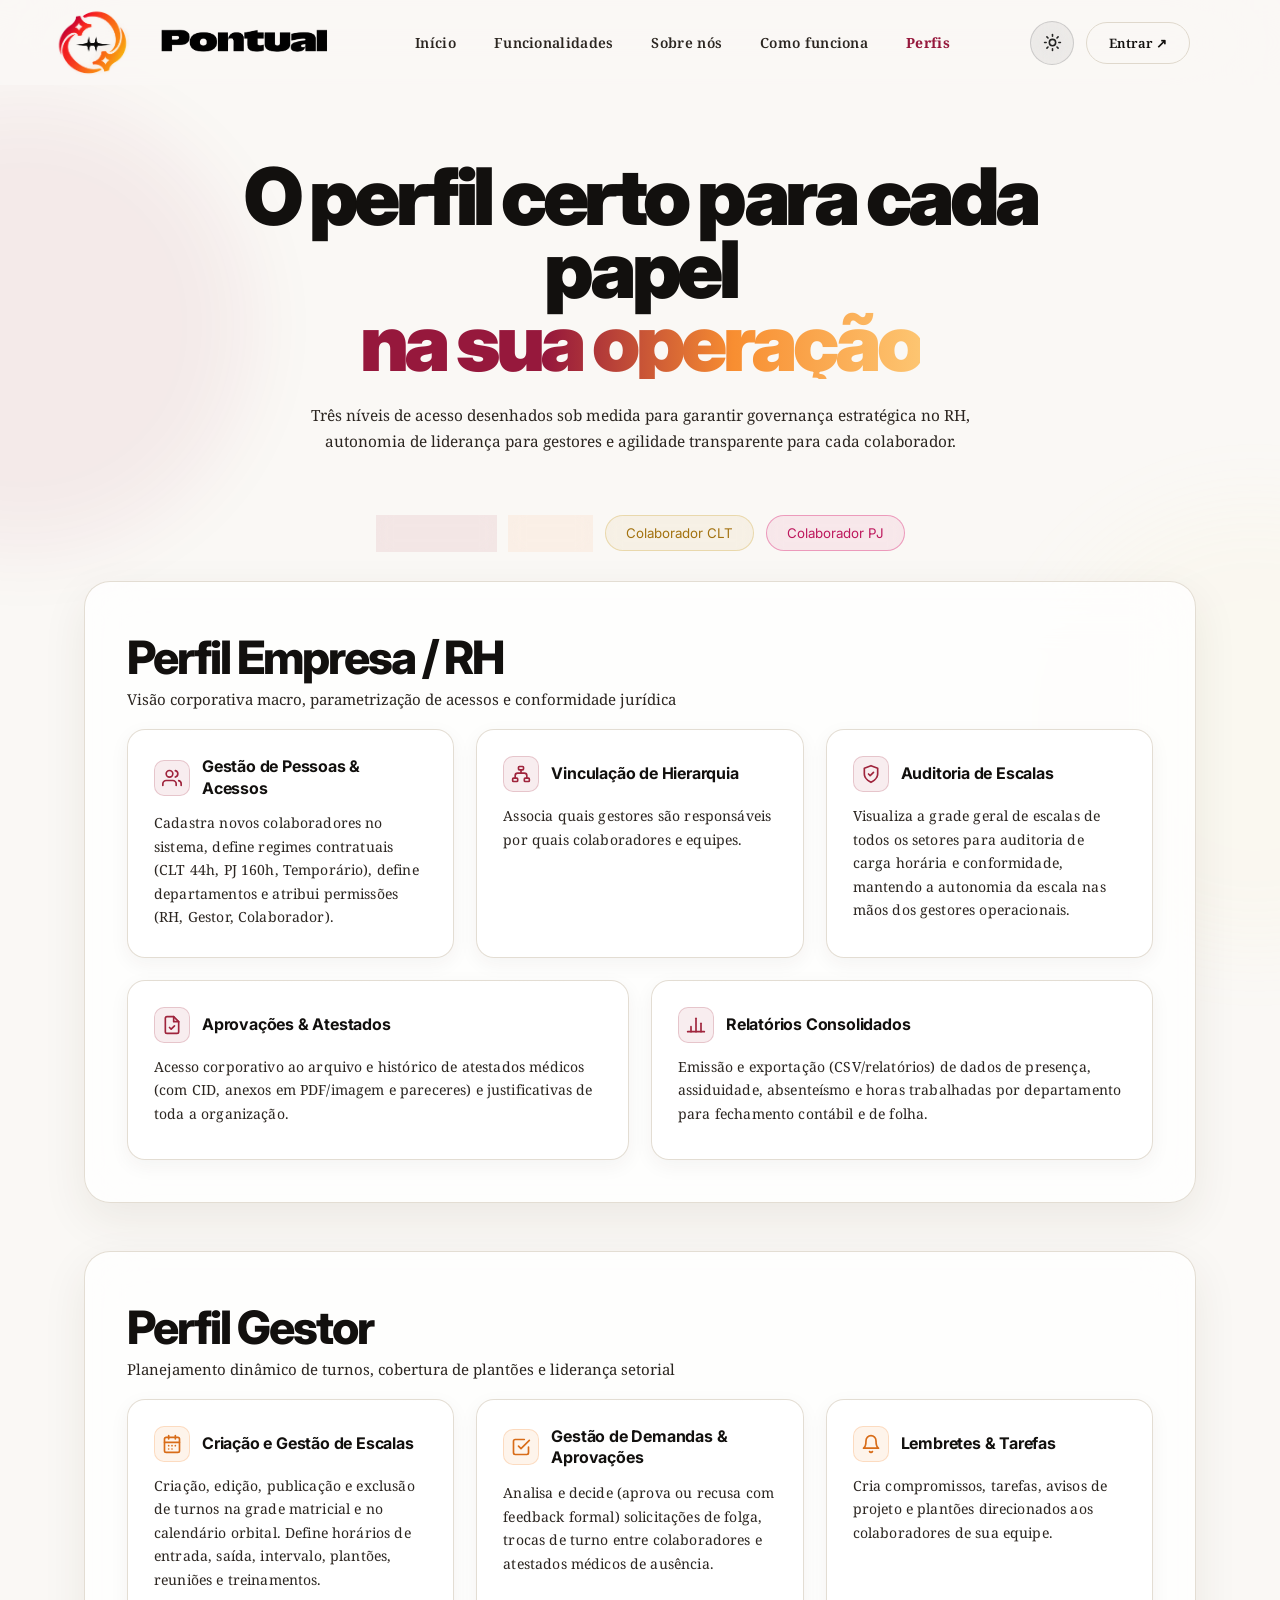
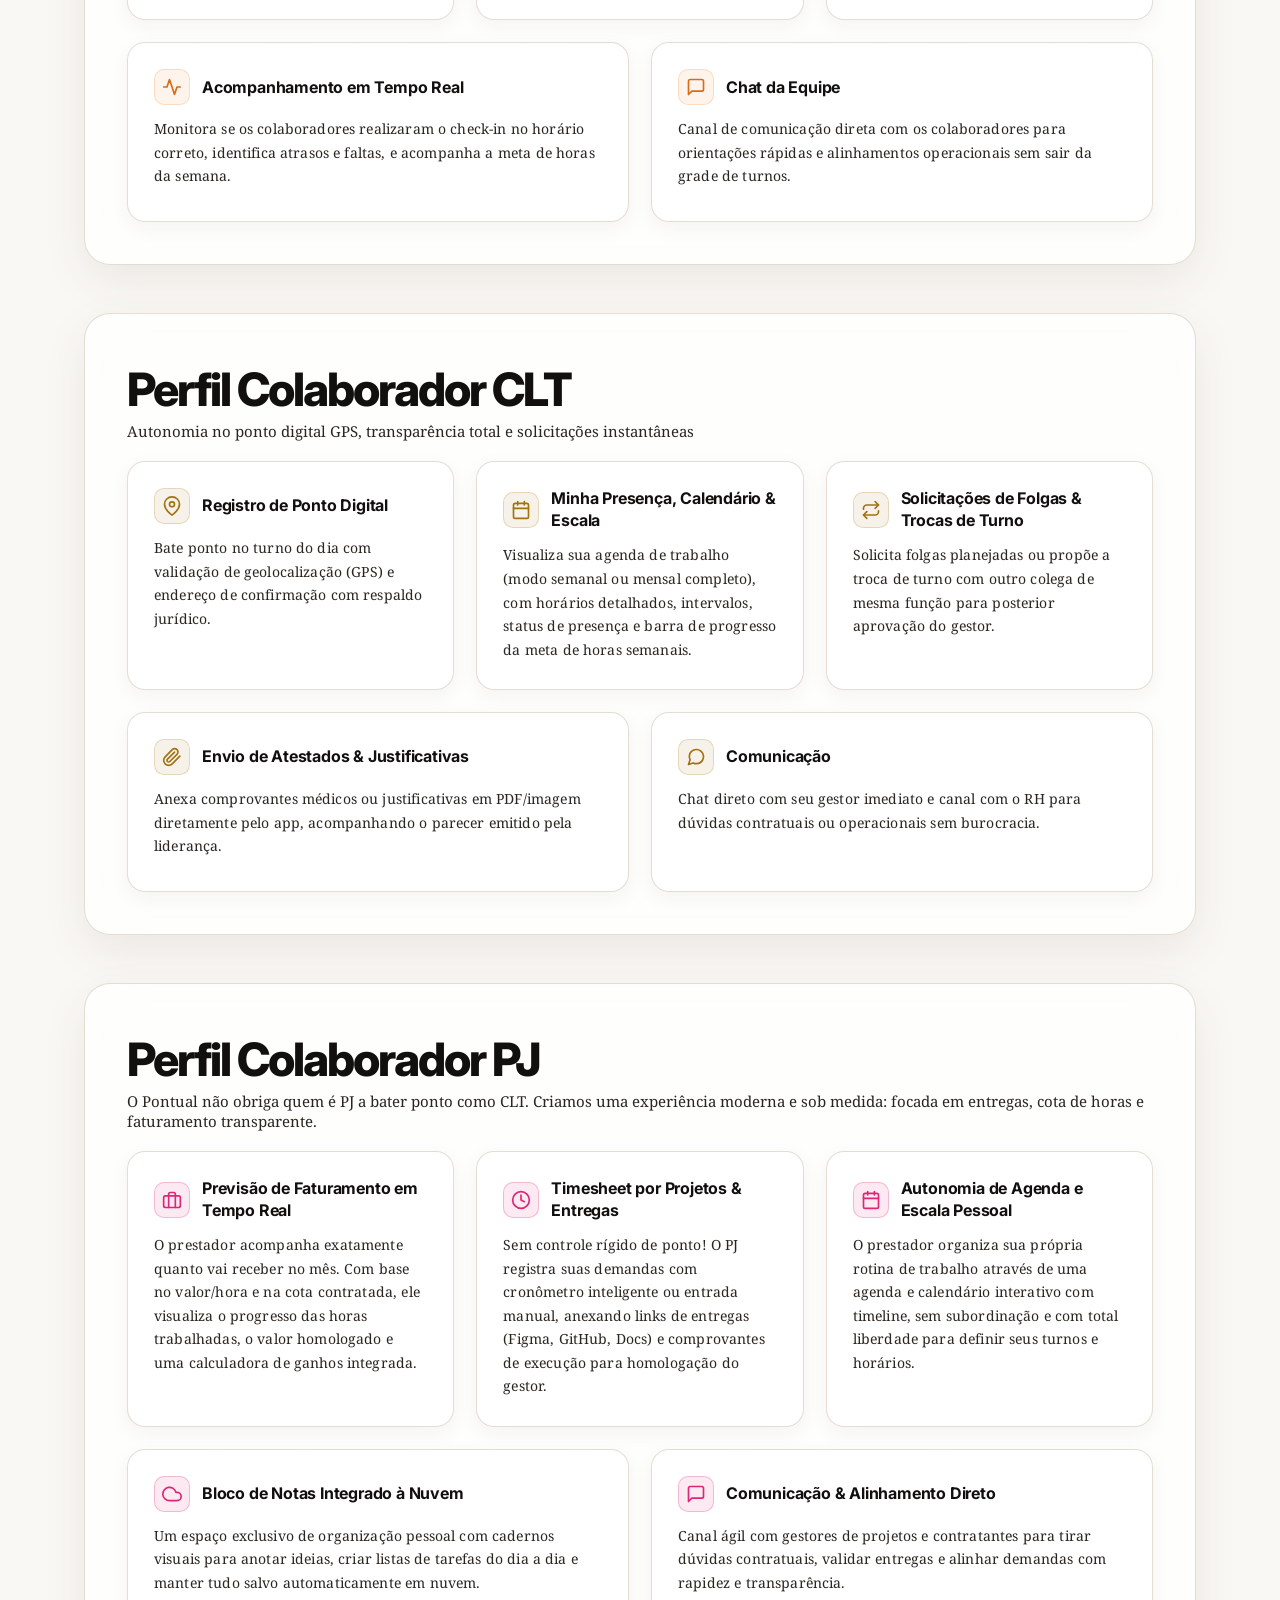
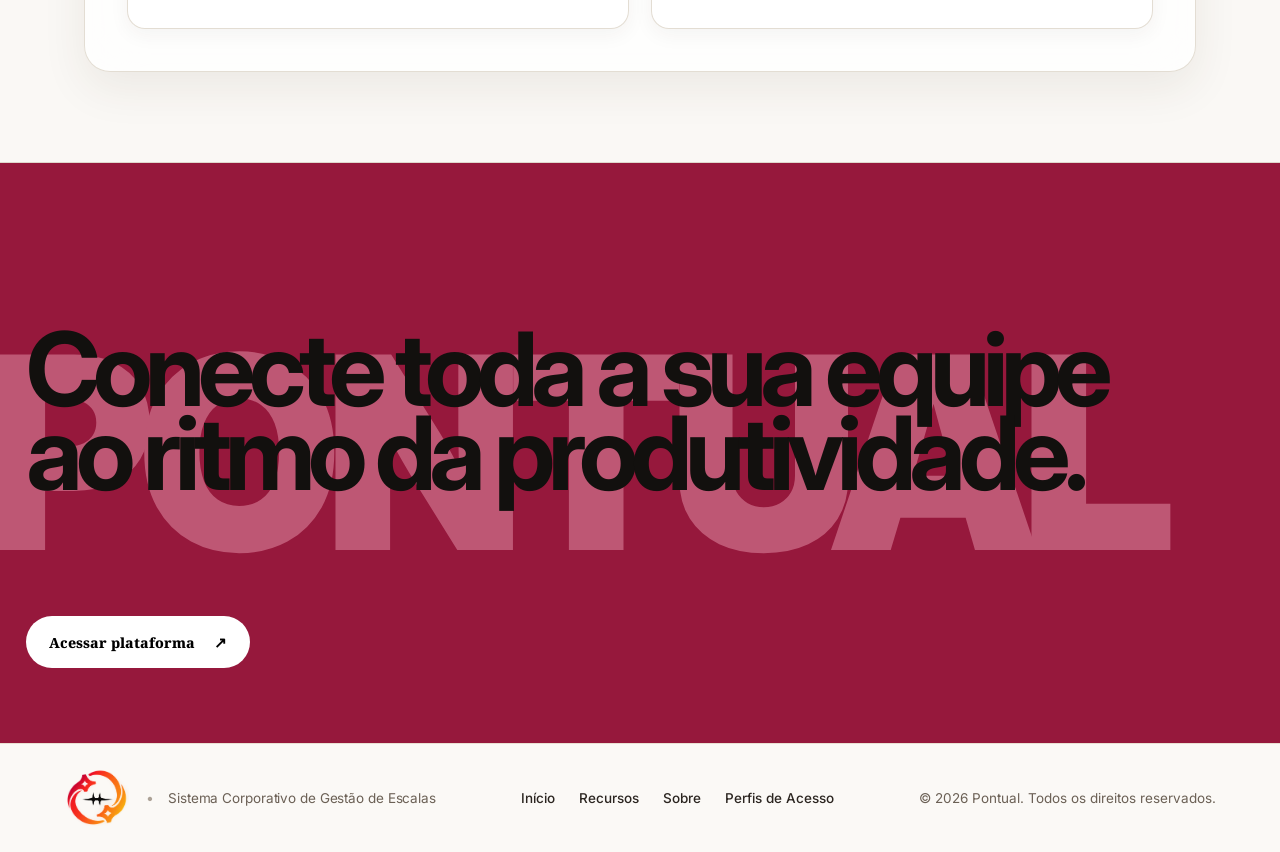
==== commit b81929d7: "feat(theme): adapta mockup do celular para modo claro" ====
--- a/perfil.html
+++ b/perfil.html
@@ -1,4 +1,4 @@
-<!DOCTYPE html>
+﻿<!DOCTYPE html>
 <html lang="pt-BR" class="modo-escuro" data-theme="dark">
 
 <head>
@@ -582,7 +582,7 @@
             <a href="index.html#inicio">Início</a>
             <a href="index.html#funcionalidades">Recursos</a>
             <a href="index.html#sobre">Sobre</a>
-            <a href="perfil.html" class="footer-link-highlight">Perfis de Acesso</a>
+            <a href="perfil.html">Perfis de Acesso</a>
         </div>
 
         <p class="footer-copy">
--- a/style.css
+++ b/style.css
@@ -269,6 +269,15 @@
 
 }
 
+/* =========================================
+   ELEMENTOS DE MENU MOBILE (Ocultos no Desktop)
+========================================= */
+.mobile-menu-toggle,
+.mobile-nav-backdrop {
+    display: none;
+}
+
+
 
 /* =========================================
    CONTEÚDO PRINCIPAL ALT
@@ -624,15 +633,13 @@
 @media (max-width: 900px) {
 
     .landing-alt {
-
-        padding: 25px;
-
+        padding: 0;
+        width: 100%;
     }
 
     .hero-alt {
-
         min-height: 680px;
-
+        border-radius: 0;
     }
 
     .header-alt {
@@ -654,109 +661,454 @@
     }
 }
 
-@media (max-width: 650px) {
+@media (max-width: 768px) {
+    /* Header no mobile: barra única limpa no topo com logo e ações (tema, entrar e menu sanduíche) */
+    .profiles-sticky-header,
+    header.header-alt {
+        position: relative !important;
+        top: auto !important;
+        z-index: 100;
+        backdrop-filter: none !important;
+        -webkit-backdrop-filter: none !important;
+        background: transparent !important;
+        padding: 12px 16px !important;
+        display: flex !important;
+        flex-wrap: nowrap !important;
+        align-items: center !important;
+        justify-content: space-between !important;
+        width: 100% !important;
+        box-sizing: border-box !important;
+    }
+
+    /* Esquerda: Logo Pontual compacta */
+    .logos-alt {
+        display: flex !important;
+        align-items: center !important;
+        gap: 6px !important;
+        margin-left: 0 !important;
+        flex-shrink: 0 !important;
+        height: auto !important;
+        max-height: 28px !important;
+    }
+
+    .logos-alt .logo {
+        height: auto !important;
+        display: flex !important;
+        align-items: center !important;
+    }
+
+    .logos-alt .logo:first-child img {
+        width: 25px !important;
+        height: 25px !important;
+        max-width: 25px !important;
+        max-height: 25px !important;
+    }
+
+    .logos-alt .logo:last-child img {
+        width: 90px !important;
+        max-width: 90px !important;
+        height: auto !important;
+    }
+
+    /* Direita: Mudar tema, Entrar e Menu Sanduíche na mesma linha */
+    .header-actions {
+        display: flex !important;
+        align-items: center !important;
+        justify-content: flex-end !important;
+        gap: 6px !important;
+        margin-left: auto !important;
+        flex-shrink: 0 !important;
+    }
+
+    .theme-toggle {
+        width: 28px !important;
+        height: 28px !important;
+        min-width: 28px !important;
+        min-height: 28px !important;
+        padding: 0 !important;
+        display: inline-flex !important;
+        align-items: center !important;
+        justify-content: center !important;
+        border-radius: 50% !important;
+        border: 1px solid rgba(255, 255, 255, 0.15) !important;
+        background: rgba(255, 255, 255, 0.05) !important;
+    }
+
+    .theme-toggle svg {
+        width: 13px !important;
+        height: 13px !important;
+    }
+
+    .login-alt {
+        padding: 4.5px 10px !important;
+        font-size: 11px !important;
+        font-weight: 600 !important;
+        border-radius: 16px !important;
+        letter-spacing: 0.2px !important;
+        white-space: nowrap !important;
+        display: inline-flex !important;
+        align-items: center !important;
+        gap: 3px !important;
+    }
+
+    .login-alt span {
+        margin-left: 2px !important;
+        font-size: 10px !important;
+    }
+
+    .login-alt:hover {
+        color: #9F243C !important;
+    }
+
+    /* Botão Menu Sanduíche (Mobile) */
+    .mobile-menu-toggle {
+        display: inline-flex !important;
+        flex-direction: column !important;
+        justify-content: center !important;
+        align-items: center !important;
+        width: 30px !important;
+        height: 30px !important;
+        min-width: 30px !important;
+        min-height: 30px !important;
+        padding: 0 !important;
+        background: rgba(255, 255, 255, 0.06) !important;
+        border: 1px solid rgba(255, 255, 255, 0.18) !important;
+        border-radius: 8px !important;
+        cursor: pointer !important;
+        gap: 4px !important;
+        transition: all 0.25s ease !important;
+        flex-shrink: 0 !important;
+    }
+
+    .hamburger-bar {
+        width: 15px !important;
+        height: 2px !important;
+        background-color: #ffffff !important;
+        border-radius: 2px !important;
+        transition: transform 0.28s cubic-bezier(0.16, 1, 0.3, 1), opacity 0.22s ease, background-color 0.25s ease !important;
+        display: block !important;
+    }
+
+    [data-theme="light"] .mobile-menu-toggle,
+    .modo-claro .mobile-menu-toggle {
+        background: rgba(0, 0, 0, 0.04) !important;
+        border-color: rgba(0, 0, 0, 0.15) !important;
+    }
+
+    [data-theme="light"] .hamburger-bar,
+    .modo-claro .hamburger-bar {
+        background-color: #1f2937 !important;
+    }
+
+    /* Animação do botão sanduíche para "X" quando ativo */
+    .mobile-menu-toggle.active .hamburger-bar:nth-child(1) {
+        transform: translateY(6px) rotate(45deg) !important;
+    }
+
+    .mobile-menu-toggle.active .hamburger-bar:nth-child(2) {
+        opacity: 0 !important;
+        transform: scale(0.2) !important;
+    }
+
+    .mobile-menu-toggle.active .hamburger-bar:nth-child(3) {
+        transform: translateY(-6px) rotate(-45deg) !important;
+    }
+
+    /* Backdrop do Menu Mobile */
+    .mobile-nav-backdrop {
+        display: block !important;
+        position: fixed !important;
+        inset: 0 !important;
+        background: rgba(0, 0, 0, 0.65) !important;
+        backdrop-filter: blur(5px) !important;
+        -webkit-backdrop-filter: blur(5px) !important;
+        z-index: 98 !important;
+        opacity: 0 !important;
+        pointer-events: none !important;
+        transition: opacity 0.3s ease !important;
+    }
+
+    .mobile-nav-backdrop.active {
+        opacity: 1 !important;
+        pointer-events: auto !important;
+    }
+
+    /* Menu Dropdown Aberto pelo Botão Sanduíche (Apenas opções de navegação) */
+    .nav-alt {
+        position: fixed !important;
+        top: 52px !important;
+        left: 0 !important;
+        right: 0 !important;
+        width: 100% !important;
+        background: rgba(12, 12, 12, 0.96) !important;
+        backdrop-filter: blur(25px) !important;
+        -webkit-backdrop-filter: blur(25px) !important;
+        border-bottom: 1px solid rgba(255, 255, 255, 0.1) !important;
+        box-shadow: 0 16px 36px rgba(0, 0, 0, 0.6) !important;
+        display: flex !important;
+        flex-direction: column !important;
+        align-items: center !important;
+        justify-content: flex-start !important;
+        padding: 20px 20px 24px 20px !important;
+        gap: 6px !important;
+        margin: 0 !important;
+        z-index: 99 !important;
+        transform: translateY(-130%) !important;
+        opacity: 0 !important;
+        pointer-events: none !important;
+        transition: transform 0.32s cubic-bezier(0.16, 1, 0.3, 1), opacity 0.28s ease !important;
+        box-sizing: border-box !important;
+    }
+
+    .nav-alt.active {
+        transform: translateY(0) !important;
+        opacity: 1 !important;
+        pointer-events: auto !important;
+    }
+
+    [data-theme="light"] .nav-alt,
+    .modo-claro .nav-alt {
+        background: rgba(255, 255, 255, 0.97) !important;
+        border-bottom: 1px solid rgba(0, 0, 0, 0.08) !important;
+        box-shadow: 0 16px 36px rgba(0, 0, 0, 0.12) !important;
+    }
+
+    .nav-alt a {
+        font-family: "Playfair Display", Georgia, serif !important;
+        font-size: 15.5px !important;
+        font-weight: 600 !important;
+        letter-spacing: 0.3px !important;
+        text-decoration: none !important;
+        color: #ffffff !important;
+        background: transparent !important;
+        border: none !important;
+        border-radius: 8px !important;
+        padding: 10px 18px !important;
+        width: 100% !important;
+        text-align: center !important;
+        flex-shrink: 0 !important;
+        transition: all 0.2s ease !important;
+        opacity: 0.9 !important;
+    }
+
+    .nav-alt a:hover,
+    .nav-alt a.active,
+    .nav-alt a.active-link {
+        color: #f59e0b !important;
+        opacity: 1 !important;
+        background: rgba(245, 146, 66, 0.1) !important;
+    }
+
+    [data-theme="light"] .nav-alt a,
+    .modo-claro .nav-alt a {
+        color: #1f2937 !important;
+        background: transparent !important;
+    }
+
+    [data-theme="light"] .nav-alt a:hover,
+    .modo-claro .nav-alt a:hover,
+    [data-theme="light"] .nav-alt a.active,
+    .modo-claro .nav-alt a.active,
+    [data-theme="light"] .nav-alt a.active-link,
+    .modo-claro .nav-alt a.active-link {
+        color: #9F243C !important;
+        background: rgba(159, 36, 60, 0.06) !important;
+    }
+
+    /* Hero fluida integrada com o big-statement (sem vazio preto, unidos e contínuos) */
     .landing-alt {
-        padding: 10px;
+        min-height: auto !important;
+        height: auto !important;
+        padding: 0 !important;
+        width: 100% !important;
+        overflow: hidden !important;
+        display: block !important;
     }
 
     .hero-alt {
-        min-height: 640px;
-        border-radius: 22px;
-    }
-
-    .header-alt {
-        padding: 16px;
-        flex-wrap: wrap;
-        gap: 14px;
-    }
-
-    .nav-alt {
-        order: 3;
-        width: 100%;
-        display: flex;
-        align-items: center;
-        justify-content: flex-start;
-        gap: 8px;
-        overflow-x: auto;
-        white-space: nowrap;
-        -webkit-overflow-scrolling: touch;
-        scrollbar-width: none;
-        padding: 4px 2px;
-    }
-
-    .nav-alt::-webkit-scrollbar {
-        display: none;
-    }
-
-    .nav-alt a {
-        font-size: 12.5px;
-        flex-shrink: 0;
-        padding: 6px 12px;
-        border-radius: 20px;
-        background: rgba(255, 255, 255, 0.05);
-        border: 1px solid rgba(255, 255, 255, 0.1);
-    }
-
-    .login-alt {
-        padding: 9px 17px;
-    }
-
-    .login-alt:hover {
-        color: #9F243C;
+        width: 100% !important;
+        min-height: auto !important;
+        height: auto !important;
+        padding-top: 4px !important;
+        padding-bottom: 12px !important;
+        border-radius: 0 !important;
+        overflow: visible !important;
+        position: relative !important;
+    }
+
+    .hero-alt::after {
+        display: none !important;
     }
 
     .hero-content-alt {
-
-        padding: 40px 20px;
-
+        padding: 16px 16px 6px 16px !important;
+        position: relative !important;
+        z-index: 2 !important;
+        width: 100% !important;
+        max-width: 600px !important;
+        margin: 0 auto !important;
+        box-sizing: border-box !important;
     }
 
     .tag-alt {
-
         font-size: 8px;
-
         text-align: center;
-
     }
 
     .hero-content-alt h1 {
-
-        font-size: 43px;
-
-        letter-spacing: -2px;
-
+        font-size: clamp(34px, 9.5vw, 42px) !important;
+        letter-spacing: -1.2px !important;
+        line-height: 1.08 !important;
+        margin-bottom: 10px !important;
     }
 
     .hero-content-alt p {
-
-        font-size: 14px;
-
+        font-size: 14px !important;
+        line-height: 1.45 !important;
+        max-width: 310px !important;
+        margin: 0 auto 16px auto !important;
+        color: rgba(255, 255, 255, 0.85) !important;
     }
 
     .hero-buttons-alt,
     .hero-buttons-agr {
-        flex-direction: column;
-        width: 100%;
-        align-items: center;
+        display: flex !important;
+        flex-direction: column !important;
+        width: 100% !important;
+        align-items: center !important;
+        justify-content: center !important;
+        margin: 0 !important;
     }
 
     .btn-primary-alt,
     .btn-secondary-alt {
-
-        width: 100%;
-
-        justify-content: center;
-
-        text-align: center;
-
+        width: auto !important;
+        max-width: 90% !important;
+        padding: 11px 24px !important;
+        font-size: 13px !important;
+        font-weight: 700 !important;
+        border-radius: 25px !important;
+        justify-content: center !important;
+        text-align: center !important;
+        display: inline-flex !important;
+        align-items: center !important;
     }
 
     .hero-bottom-alt {
-
-        display: none;
-
-    }
-
+        display: none !important;
+    }
+
+    /* Marquee e Big-Statement conectados à hero quase sem vão ("como se estivessem juntos") */
+    .marquee {
+        padding: 8px 0 !important;
+        margin: 0 !important;
+    }
+
+    .big-statement {
+        min-height: auto !important;
+        padding-top: 18px !important;
+        padding-bottom: 40px !important;
+        margin-top: 0 !important;
+    }
+
+    .statement-wrapper {
+        gap: 24px !important;
+    }
+
+    .statement-left h2 {
+        font-size: clamp(34px, 9.5vw, 46px) !important;
+        letter-spacing: -1.5px !important;
+    }
+
+    .statement-subtitle {
+        margin-top: 12px !important;
+        margin-bottom: 16px !important;
+    }
+
+    /* =========================================
+       ÚLTIMA PARTE ANTES DO FOOTER (FINAL CTA)
+       Réplica idêntica e proporcional do modo notebook
+       ========================================= */
+    .final-cta {
+        min-height: 380px !important;
+        padding: 70px 24px 80px 24px !important;
+        position: relative !important;
+        overflow: hidden !important;
+        display: flex !important;
+        align-items: center !important;
+        justify-content: flex-start !important;
+        background: var(--bg-surface) !important;
+        border-top: 1px solid var(--border) !important;
+    }
+
+    .cta-background-text {
+        position: absolute !important;
+        font-size: clamp(80px, 26vw, 130px) !important;
+        font-weight: 900 !important;
+        font-family: 'Inter', sans-serif !important;
+        color: #96183c !important;
+        letter-spacing: -4px !important;
+        left: -10px !important;
+        top: 50% !important;
+        transform: translateY(-50%) !important;
+        white-space: nowrap !important;
+        opacity: 0.38 !important;
+        pointer-events: none !important;
+        z-index: 1 !important;
+        line-height: 1 !important;
+    }
+
+    [data-theme="light"] .cta-background-text,
+    .modo-claro .cta-background-text {
+        color: #e796ad !important;
+        opacity: 0.45 !important;
+    }
+
+    .cta-content {
+        position: relative !important;
+        z-index: 2 !important;
+        width: 100% !important;
+        max-width: 480px !important;
+    }
+
+    .cta-content h2 {
+        font-size: clamp(34px, 9.5vw, 50px) !important;
+        line-height: 0.96 !important;
+        letter-spacing: -1.8px !important;
+        margin-top: 0 !important;
+        margin-bottom: 32px !important;
+        color: var(--text-primary) !important;
+        font-family: 'Inter', sans-serif !important;
+        font-weight: 800 !important;
+    }
+
+    .cta-content .primary-button {
+        margin-top: 0 !important;
+        background: #ffffff !important;
+        color: #000000 !important;
+        display: inline-flex !important;
+        align-items: center !important;
+        justify-content: center !important;
+        padding: 14px 28px !important;
+        border-radius: 30px !important;
+        font-size: 13.5px !important;
+        font-weight: 800 !important;
+        letter-spacing: 0.2px !important;
+        border: none !important;
+        box-shadow: 0 8px 24px rgba(0, 0, 0, 0.3) !important;
+        transition: transform 0.2s ease, box-shadow 0.2s ease !important;
+    }
+
+    .cta-content .primary-button span {
+        margin-left: 10px !important;
+        font-size: 15px !important;
+    }
+
+    [data-theme="light"] .cta-content .primary-button,
+    .modo-claro .cta-content .primary-button {
+        background: #000000 !important;
+        color: #ffffff !important;
+    }
 }
 
 
@@ -1197,71 +1549,73 @@
 
 
 /* =========================
-   LOGOS DO HEADER
+   LOGOS DO HEADER (Desktop)
 ========================= */
 
-.logos-alt {
-
-    display: flex;
-
-    align-items: center;
-
-    gap: 22px;
-
-    flex-shrink: 0;
-
-    margin-left: -35px;
-
-}
-
-.logos-alt .logo {
-
-    display: flex;
-
-    align-items: center;
-
-    justify-content: center;
-
-    width: auto;
-
-    height: 62px;
-
-}
-
-
-/* Desenho da logo */
-
-.logos-alt .logo:first-child img {
-
-    width: 78px !important;
-
-    height: 78px !important;
-
-    max-width: 78px !important;
-
-    max-height: 78px !important;
-
-    object-fit: contain;
-
-    display: block;
-
-}
-
-
-/* Escrita "Pontual" */
-
-.logos-alt .logo:last-child img {
-
-    width: 180px !important;
-
-    height: auto !important;
-
-    max-width: 180px !important;
-
-    object-fit: contain;
-
-    display: block;
-
+@media (min-width: 769px) {
+    .logos-alt {
+
+        display: flex;
+
+        align-items: center;
+
+        gap: 22px;
+
+        flex-shrink: 0;
+
+        margin-left: -35px;
+
+    }
+
+    .logos-alt .logo {
+
+        display: flex;
+
+        align-items: center;
+
+        justify-content: center;
+
+        width: auto;
+
+        height: 62px;
+
+    }
+
+
+    /* Desenho da logo */
+
+    .logos-alt .logo:first-child img {
+
+        width: 78px;
+
+        height: 78px;
+
+        max-width: 78px;
+
+        max-height: 78px;
+
+        object-fit: contain;
+
+        display: block;
+
+    }
+
+
+    /* Escrita "Pontual" */
+
+    .logos-alt .logo:last-child img {
+
+        width: 180px;
+
+        height: auto;
+
+        max-width: 180px;
+
+        object-fit: contain;
+
+        display: block;
+
+    }
 }
 
 
@@ -2427,6 +2781,10 @@
 .app-theme-icon-btn svg {
     width: 16px;
     height: 16px;
+}
+
+.app-theme-icon-btn .app-icon-moon {
+    display: none;
 }
 
 .app-theme-icon-btn:hover {
@@ -4935,6 +5293,378 @@
     color: #2b2520;
 }
 
+/* ===================================================
+   MODO CLARO - MOCKUP DO CELULAR (APP PONTUAL)
+   =================================================== */
+
+[data-theme="light"] .phone-chassis,
+.modo-claro .phone-chassis {
+    box-shadow:
+        0 30px 70px -12px rgba(20, 20, 30, 0.28),
+        0 14px 32px -6px rgba(20, 20, 30, 0.16),
+        0 0 45px rgba(245, 146, 66, 0.18),
+        inset 0 0 2px 1px rgba(255, 255, 255, 0.18),
+        inset 0 0 12px rgba(0, 0, 0, 0.75);
+}
+
+[data-theme="light"] .app-mobile-screen,
+.modo-claro .app-mobile-screen {
+    background: #f5f7fb;
+    color: #0f172a;
+    box-shadow: inset 0 0 10px rgba(15, 23, 42, 0.06);
+}
+
+/* 1. Topo do App no Modo Claro */
+[data-theme="light"] .app-top-header,
+.modo-claro .app-top-header {
+    background: #ffffff;
+    margin: -20px -18px 0 -18px;
+    padding: 18px 18px 12px 18px;
+    width: calc(100% + 36px);
+    border-bottom: 1px solid #e8ecf2;
+    box-shadow: 0 2px 6px rgba(15, 23, 42, 0.03);
+}
+
+[data-theme="light"] .app-brand-logo-img,
+.modo-claro .app-brand-logo-img {
+    filter: brightness(0) saturate(100%) invert(8%) sepia(28%) saturate(2200%) hue-rotate(192deg) brightness(94%) contrast(98%);
+}
+
+[data-theme="light"] .app-avatar-img,
+.modo-claro .app-avatar-img {
+    border-color: #e2e8f0;
+}
+
+[data-theme="light"] .app-avatar-online,
+.modo-claro .app-avatar-online {
+    border-color: #ffffff;
+    background: #10B981;
+}
+
+[data-theme="light"] .app-theme-icon-btn,
+.modo-claro .app-theme-icon-btn {
+    background: #f8fafc;
+    border: 1px solid #e2e8f0;
+    color: #475569;
+    border-radius: 12px;
+}
+
+[data-theme="light"] .app-theme-icon-btn:hover,
+.modo-claro .app-theme-icon-btn:hover {
+    background: #f1f5f9;
+    border-color: #cbd5e1;
+    color: #0f172a;
+}
+
+[data-theme="light"] .app-theme-icon-btn .app-icon-sun,
+.modo-claro .app-theme-icon-btn .app-icon-sun {
+    display: none;
+}
+
+[data-theme="light"] .app-theme-icon-btn .app-icon-moon,
+.modo-claro .app-theme-icon-btn .app-icon-moon {
+    display: block;
+}
+
+/* 2. Barra de Abas no Modo Claro */
+[data-theme="light"] .app-tab-navigation,
+.modo-claro .app-tab-navigation {
+    background: #ffffff;
+    margin: -16px -18px 0 -18px;
+    padding: 10px 18px 10px 18px;
+    width: calc(100% + 36px);
+    border-bottom: 1px solid #edf0f5;
+}
+
+[data-theme="light"] .app-nav-tab,
+.modo-claro .app-nav-tab {
+    color: #5b677a;
+}
+
+[data-theme="light"] .app-nav-tab:hover,
+.modo-claro .app-nav-tab:hover {
+    color: #1e293b;
+}
+
+[data-theme="light"] .app-nav-tab.active,
+.modo-claro .app-nav-tab.active {
+    background: linear-gradient(135deg, #f5e1e4 0%, #fceddc 100%);
+    border: 1px solid rgba(224, 83, 60, 0.12);
+    color: #7c192b;
+    border-radius: 14px;
+    padding: 9px 12px;
+    box-shadow: none;
+}
+
+[data-theme="light"] .app-nav-tab.active::after,
+.modo-claro .app-nav-tab.active::after {
+    content: "";
+    position: absolute;
+    bottom: 3px;
+    left: 50%;
+    transform: translateX(-50%);
+    width: 20px;
+    height: 2.5px;
+    border-radius: 2px;
+    background: #881b2f;
+}
+
+[data-theme="light"] .tab-notification-pill,
+.modo-claro .tab-notification-pill {
+    border-color: #ffffff;
+}
+
+/* 3. Card Principal de Ponto no Modo Claro */
+[data-theme="light"] .app-punch-container,
+.modo-claro .app-punch-container {
+    background: linear-gradient(180deg, #fffef9 0%, #fffbf0 60%, #fffdf8 100%);
+    border: 1px solid #f0e4c8;
+    box-shadow: 0 8px 26px rgba(15, 23, 42, 0.04);
+}
+
+[data-theme="light"] .app-clock-bar,
+.modo-claro .app-clock-bar {
+    background: #df543b;
+}
+
+[data-theme="light"] .app-clock-time,
+.modo-claro .app-clock-time {
+    color: #111c2d;
+}
+
+[data-theme="light"] .app-clock-date,
+.modo-claro .app-clock-date {
+    color: #2c384b;
+    font-weight: 700;
+}
+
+/* Badge de Status no Modo Claro */
+[data-theme="light"] .app-status-badge,
+.modo-claro .app-status-badge {
+    background: #fdf6e4;
+    border: 1px solid #edd89e;
+    color: #7c192b;
+    font-weight: 700;
+}
+
+[data-theme="light"] .app-status-badge svg,
+.modo-claro .app-status-badge svg {
+    color: #ea963e;
+}
+
+[data-theme="light"] .app-status-badge.shift-ended,
+.modo-claro .app-status-badge.shift-ended {
+    background: rgba(16, 185, 129, 0.14);
+    border-color: rgba(16, 185, 129, 0.45);
+    color: #065f46;
+}
+
+[data-theme="light"] .app-status-badge.shift-ended svg,
+.modo-claro .app-status-badge.shift-ended svg {
+    color: #059669;
+}
+
+/* Stepper da Jornada no Modo Claro */
+[data-theme="light"] .app-step-bullet,
+.modo-claro .app-step-bullet {
+    border: 1.5px solid #d5dde8;
+    background: #edf2f7;
+}
+
+[data-theme="light"] .app-step-dot,
+.modo-claro .app-step-dot {
+    background: #94a3b8;
+}
+
+[data-theme="light"] .app-step-item.step-completed .app-step-bullet,
+.modo-claro .app-step-item.step-completed .app-step-bullet {
+    border-color: #df543b;
+    background: rgba(223, 84, 59, 0.12);
+}
+
+[data-theme="light"] .app-step-item.step-completed .app-step-dot,
+.modo-claro .app-step-item.step-completed .app-step-dot {
+    background: #df543b;
+}
+
+[data-theme="light"] .app-step-label,
+.modo-claro .app-step-label {
+    color: #526071;
+    font-weight: 600;
+}
+
+[data-theme="light"] .app-step-item.step-completed .app-step-label,
+.modo-claro .app-step-item.step-completed .app-step-label {
+    color: #334155;
+    font-weight: 600;
+}
+
+[data-theme="light"] .app-step-val,
+.modo-claro .app-step-val {
+    color: #64748b;
+    font-weight: 600;
+}
+
+[data-theme="light"] .app-step-item.step-completed .app-step-val,
+.modo-claro .app-step-item.step-completed .app-step-val {
+    color: #0f172a;
+    font-weight: 800;
+}
+
+[data-theme="light"] .app-step-item.shift-end-completed .app-step-val,
+.modo-claro .app-step-item.shift-end-completed .app-step-val {
+    color: #059669;
+}
+
+[data-theme="light"] .app-step-connector,
+.modo-claro .app-step-connector {
+    background: #dce3ec;
+}
+
+[data-theme="light"] .app-step-connector.active,
+.modo-claro .app-step-connector.active {
+    background: #df543b;
+}
+
+/* Card Interno de Detalhes (Turno + Local) no Modo Claro */
+[data-theme="light"] .app-details-card,
+.modo-claro .app-details-card {
+    background: #f8f9fc;
+    border: 1px solid #eaecf2;
+    box-shadow: 0 4px 14px rgba(15, 23, 42, 0.04);
+}
+
+[data-theme="light"] .app-card-accent-bar,
+.modo-claro .app-card-accent-bar {
+    background: #df543b;
+}
+
+[data-theme="light"] .app-card-row:first-of-type .app-row-circle-icon,
+.modo-claro .app-card-row:first-of-type .app-row-circle-icon {
+    background: #faecc4;
+    border: 1px solid #f2de9b;
+    color: #7c192b;
+}
+
+[data-theme="light"] .app-card-row:first-of-type .app-row-circle-icon svg,
+.modo-claro .app-card-row:first-of-type .app-row-circle-icon svg {
+    color: #7c192b;
+}
+
+[data-theme="light"] .app-card-row.row-location .app-row-circle-icon,
+.modo-claro .app-card-row.row-location .app-row-circle-icon {
+    background: #fce4e6;
+    border: 1px solid #f6cdd1;
+    color: #881b2f;
+}
+
+[data-theme="light"] .app-card-row.row-location .app-row-circle-icon svg,
+.modo-claro .app-card-row.row-location .app-row-circle-icon svg {
+    color: #881b2f;
+}
+
+[data-theme="light"] .app-row-label,
+.modo-claro .app-row-label {
+    color: #64748b;
+    font-weight: 600;
+}
+
+[data-theme="light"] .app-row-val,
+.modo-claro .app-row-val {
+    color: #0f172a;
+}
+
+[data-theme="light"] .app-row-pill,
+.modo-claro .app-row-pill {
+    background: #ffffff;
+    border: 1px solid #e9e2d8;
+    color: #7c192b;
+    font-weight: 700;
+    box-shadow: 0 1px 2px rgba(0, 0, 0, 0.02);
+}
+
+[data-theme="light"] .app-row-address,
+.modo-claro .app-row-address {
+    color: #64748b;
+}
+
+[data-theme="light"] .app-btn-directions,
+.modo-claro .app-btn-directions {
+    background: #ffffff;
+    border: 1px solid #dce2ec;
+    color: #111c2d;
+    font-weight: 700;
+    box-shadow: 0 1px 3px rgba(15, 23, 42, 0.04);
+}
+
+[data-theme="light"] .app-btn-directions:hover,
+.modo-claro .app-btn-directions:hover {
+    background: #f8fafc;
+    border-color: #cbd5e1;
+}
+
+[data-theme="light"] .app-btn-directions svg,
+.modo-claro .app-btn-directions svg {
+    color: #d9822b;
+}
+
+/* Botões Primário, Secundário e Rodapé GPS no Modo Claro */
+[data-theme="light"] .app-btn-primary,
+.modo-claro .app-btn-primary {
+    background: linear-gradient(90deg, #5e0b1c 0%, #881337 32%, #d95b26 75%, #f59242 100%);
+    color: #ffffff;
+    box-shadow: 0 6px 18px rgba(150, 24, 60, 0.22);
+}
+
+[data-theme="light"] .app-btn-secondary,
+.modo-claro .app-btn-secondary {
+    background: #ffffff;
+    border: 1px solid #dfe5ee;
+    color: #1e293b;
+    font-weight: 700;
+    box-shadow: 0 2px 5px rgba(15, 23, 42, 0.03);
+}
+
+[data-theme="light"] .app-btn-secondary:hover,
+.modo-claro .app-btn-secondary:hover {
+    background: #f8fafc;
+    border-color: #cbd5e1;
+    color: #0f172a;
+}
+
+[data-theme="light"] .app-btn-secondary svg,
+.modo-claro .app-btn-secondary svg {
+    color: #d9822b;
+}
+
+[data-theme="light"] .app-gps-dot,
+.modo-claro .app-gps-dot {
+    background: #f59e0b;
+    box-shadow: none;
+}
+
+[data-theme="light"] .app-gps-text,
+.modo-claro .app-gps-text {
+    color: #334155;
+    font-weight: 600;
+}
+
+@media (max-width: 480px) {
+    [data-theme="light"] .app-top-header,
+    .modo-claro .app-top-header {
+        margin: -16px -12px 0 -12px;
+        padding: 14px 14px 10px 14px;
+        width: calc(100% + 24px);
+    }
+
+    [data-theme="light"] .app-tab-navigation,
+    .modo-claro .app-tab-navigation {
+        margin: -13px -12px 0 -12px;
+        padding: 8px 14px 8px 14px;
+        width: calc(100% + 24px);
+    }
+}
+
 .btn-creme-pill {
     background: #96183c;
     color: white;
@@ -5010,22 +5740,24 @@
     border-radius: 2px;
 }
 
-/* Header Sticky Adaptativo (sem linha divisória) */
-.profiles-sticky-header {
-    position: sticky;
-    top: 0;
-    z-index: 100;
-background: rgba(0, 0, 0, 0.35);
-    backdrop-filter: blur(50px);
-    -webkit-backdrop-filter: blur(52px);
-    border-bottom: none;
-    transition: background 0.3s ease;
-}
-
-[data-theme="light"] .profiles-sticky-header,
-.modo-claro .profiles-sticky-header {
-    background: rgba(250, 248, 245, 0.88);
-    border-bottom: none;
+/* Header Sticky Apenas no Desktop (No mobile permanece fixo no topo do documento sem acompanhar o scroll) */
+@media (min-width: 769px) {
+    .profiles-sticky-header {
+        position: sticky;
+        top: 0;
+        z-index: 100;
+        background: rgba(0, 0, 0, 0.35);
+        backdrop-filter: blur(50px);
+        -webkit-backdrop-filter: blur(52px);
+        border-bottom: none;
+        transition: background 0.3s ease;
+    }
+
+    [data-theme="light"] .profiles-sticky-header,
+    .modo-claro .profiles-sticky-header {
+        background: rgba(250, 248, 245, 0.88);
+        border-bottom: none;
+    }
 }
 
 /* =========================================
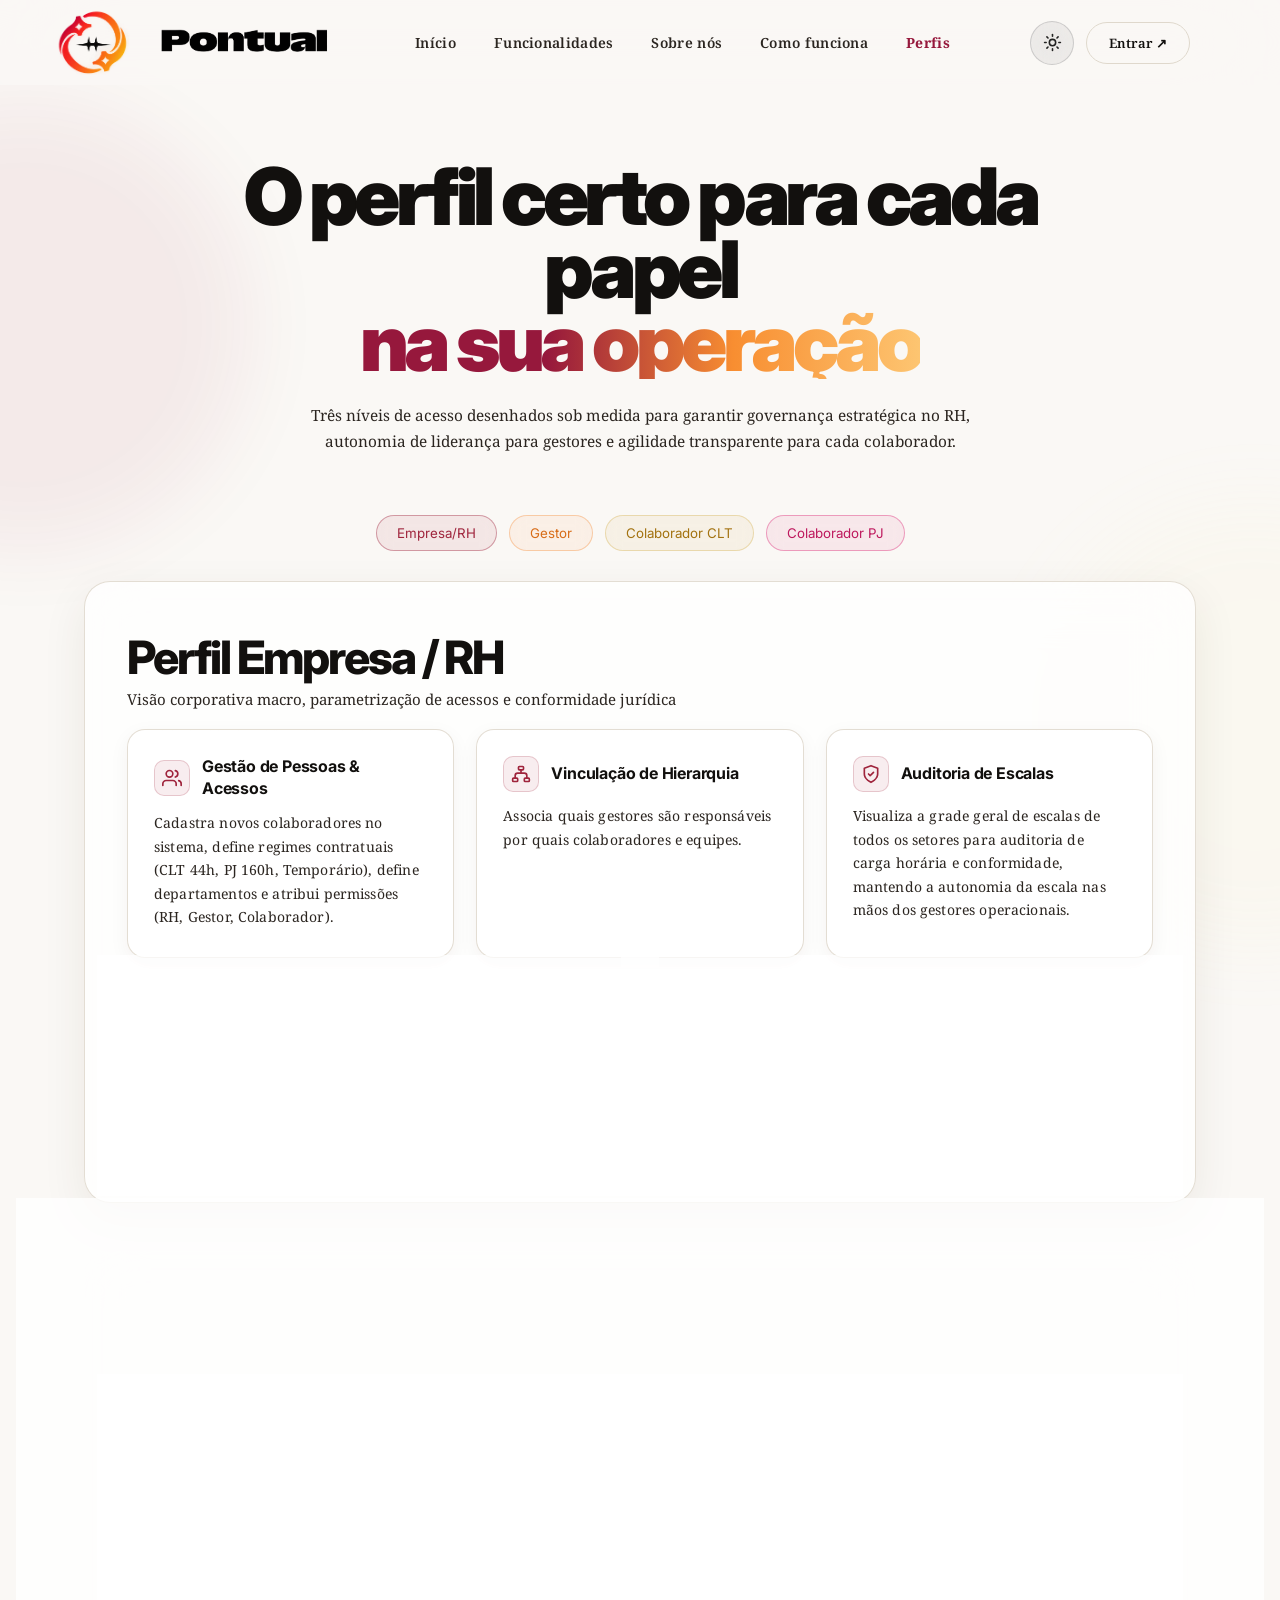
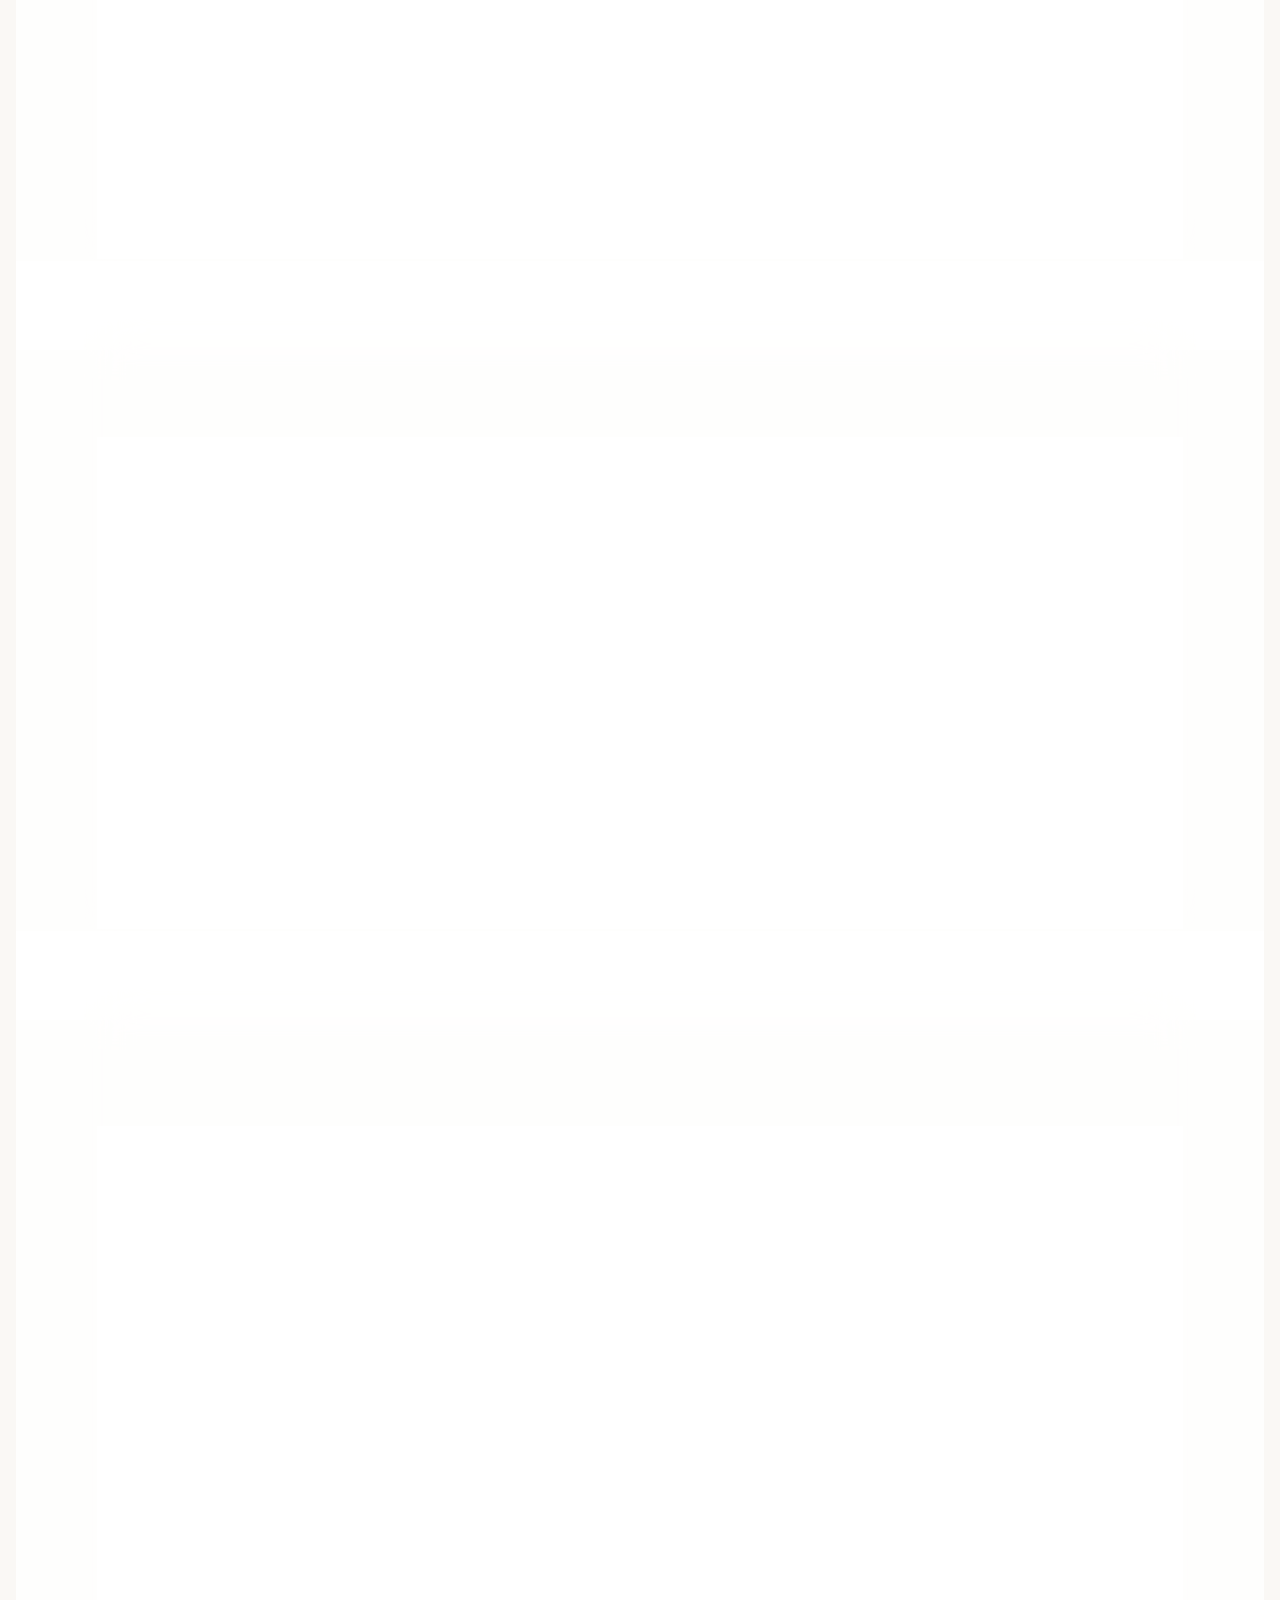
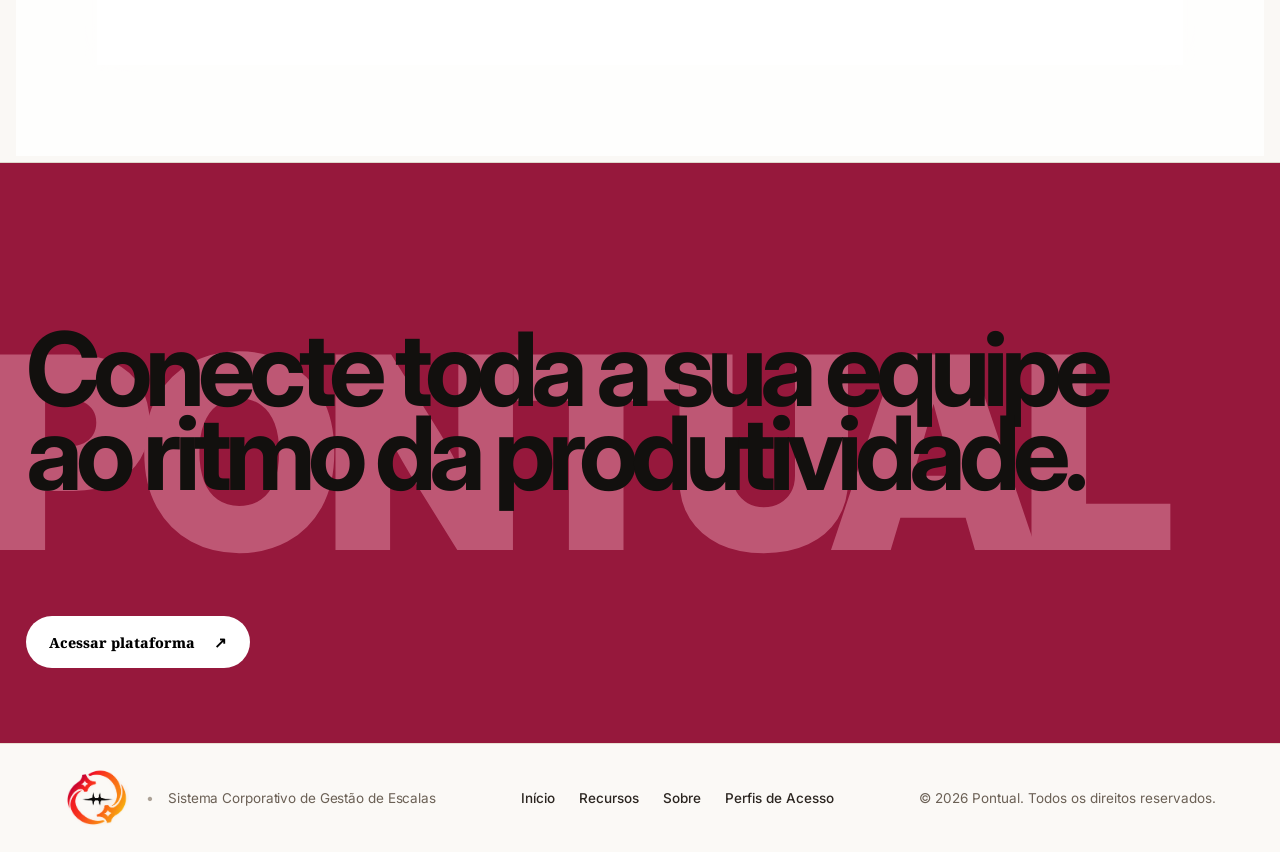
==== commit dd70d426: "feat(mobile): ajuste de proporcoes na hero/logo mobile e menu sanduiche em perfil.html" ====
--- a/perfil.html
+++ b/perfil.html
@@ -1,4 +1,4 @@
-﻿<!DOCTYPE html>
+<!DOCTYPE html>
 <html lang="pt-BR" class="modo-escuro" data-theme="dark">
 
 <head>
@@ -56,7 +56,7 @@
             </a>
         </div>
 
-        <nav class="nav-alt">
+        <nav class="nav-alt" id="mainNav">
             <a href="index.html#inicio">Início</a>
             <a href="index.html#funcionalidades">Funcionalidades</a>
             <a href="index.html#sobre">Sobre nós</a>
@@ -89,8 +89,23 @@
                 Entrar
                 <span>↗</span>
             </button>
+
+            <!-- BOTÃO MENU SANDUÍCHE (MOBILE) -->
+            <button
+                class="mobile-menu-toggle"
+                id="mobileMenuToggle"
+                aria-label="Abrir menu de navegação"
+                aria-expanded="false"
+                aria-controls="mainNav">
+                <span class="hamburger-bar"></span>
+                <span class="hamburger-bar"></span>
+                <span class="hamburger-bar"></span>
+            </button>
         </div>
     </header>
+
+    <!-- BACKDROP DO MENU MOBILE -->
+    <div class="mobile-nav-backdrop" id="mobileNavBackdrop"></div>
 
     
 
--- a/style.css
+++ b/style.css
@@ -680,15 +680,15 @@
         box-sizing: border-box !important;
     }
 
-    /* Esquerda: Logo Pontual compacta */
+    /* Esquerda: Logo Pontual */
     .logos-alt {
         display: flex !important;
         align-items: center !important;
-        gap: 6px !important;
+        gap: 8px !important;
         margin-left: 0 !important;
         flex-shrink: 0 !important;
         height: auto !important;
-        max-height: 28px !important;
+        max-height: 38px !important;
     }
 
     .logos-alt .logo {
@@ -698,15 +698,15 @@
     }
 
     .logos-alt .logo:first-child img {
-        width: 25px !important;
-        height: 25px !important;
-        max-width: 25px !important;
-        max-height: 25px !important;
+        width: 34px !important;
+        height: 34px !important;
+        max-width: 34px !important;
+        max-height: 34px !important;
     }
 
     .logos-alt .logo:last-child img {
-        width: 90px !important;
-        max-width: 90px !important;
+        width: 114px !important;
+        max-width: 114px !important;
         height: auto !important;
     }
 
@@ -836,7 +836,7 @@
     /* Menu Dropdown Aberto pelo Botão Sanduíche (Apenas opções de navegação) */
     .nav-alt {
         position: fixed !important;
-        top: 52px !important;
+        top: 58px !important;
         left: 0 !important;
         right: 0 !important;
         width: 100% !important;
@@ -929,8 +929,8 @@
         width: 100% !important;
         min-height: auto !important;
         height: auto !important;
-        padding-top: 4px !important;
-        padding-bottom: 12px !important;
+        padding-top: 24px !important;
+        padding-bottom: 32px !important;
         border-radius: 0 !important;
         overflow: visible !important;
         position: relative !important;
@@ -941,7 +941,7 @@
     }
 
     .hero-content-alt {
-        padding: 16px 16px 6px 16px !important;
+        padding: 28px 20px 20px 20px !important;
         position: relative !important;
         z-index: 2 !important;
         width: 100% !important;
@@ -951,23 +951,28 @@
     }
 
     .tag-alt {
-        font-size: 8px;
+        font-size: 9px;
         text-align: center;
     }
 
     .hero-content-alt h1 {
-        font-size: clamp(34px, 9.5vw, 42px) !important;
-        letter-spacing: -1.2px !important;
-        line-height: 1.08 !important;
-        margin-bottom: 10px !important;
+        font-size: clamp(44px, 11.8vw, 56px) !important;
+        letter-spacing: -1.8px !important;
+        line-height: 1.04 !important;
+        margin-bottom: 16px !important;
     }
 
     .hero-content-alt p {
-        font-size: 14px !important;
-        line-height: 1.45 !important;
-        max-width: 310px !important;
-        margin: 0 auto 16px auto !important;
-        color: rgba(255, 255, 255, 0.85) !important;
+        font-size: 15.5px !important;
+        line-height: 1.55 !important;
+        max-width: 345px !important;
+        margin: 0 auto 24px auto !important;
+        color: rgba(255, 255, 255, 0.88) !important;
+    }
+
+    [data-theme="light"] .hero-content-alt p,
+    .modo-claro .hero-content-alt p {
+        color: var(--text-secondary) !important;
     }
 
     .hero-buttons-alt,
@@ -984,10 +989,10 @@
     .btn-secondary-alt {
         width: auto !important;
         max-width: 90% !important;
-        padding: 11px 24px !important;
-        font-size: 13px !important;
+        padding: 13.5px 28px !important;
+        font-size: 14px !important;
         font-weight: 700 !important;
-        border-radius: 25px !important;
+        border-radius: 30px !important;
         justify-content: center !important;
         text-align: center !important;
         display: inline-flex !important;
@@ -1000,14 +1005,14 @@
 
     /* Marquee e Big-Statement conectados à hero quase sem vão ("como se estivessem juntos") */
     .marquee {
-        padding: 8px 0 !important;
+        padding: 12px 0 !important;
         margin: 0 !important;
     }
 
     .big-statement {
         min-height: auto !important;
-        padding-top: 18px !important;
-        padding-bottom: 40px !important;
+        padding-top: 28px !important;
+        padding-bottom: 44px !important;
         margin-top: 0 !important;
     }
 
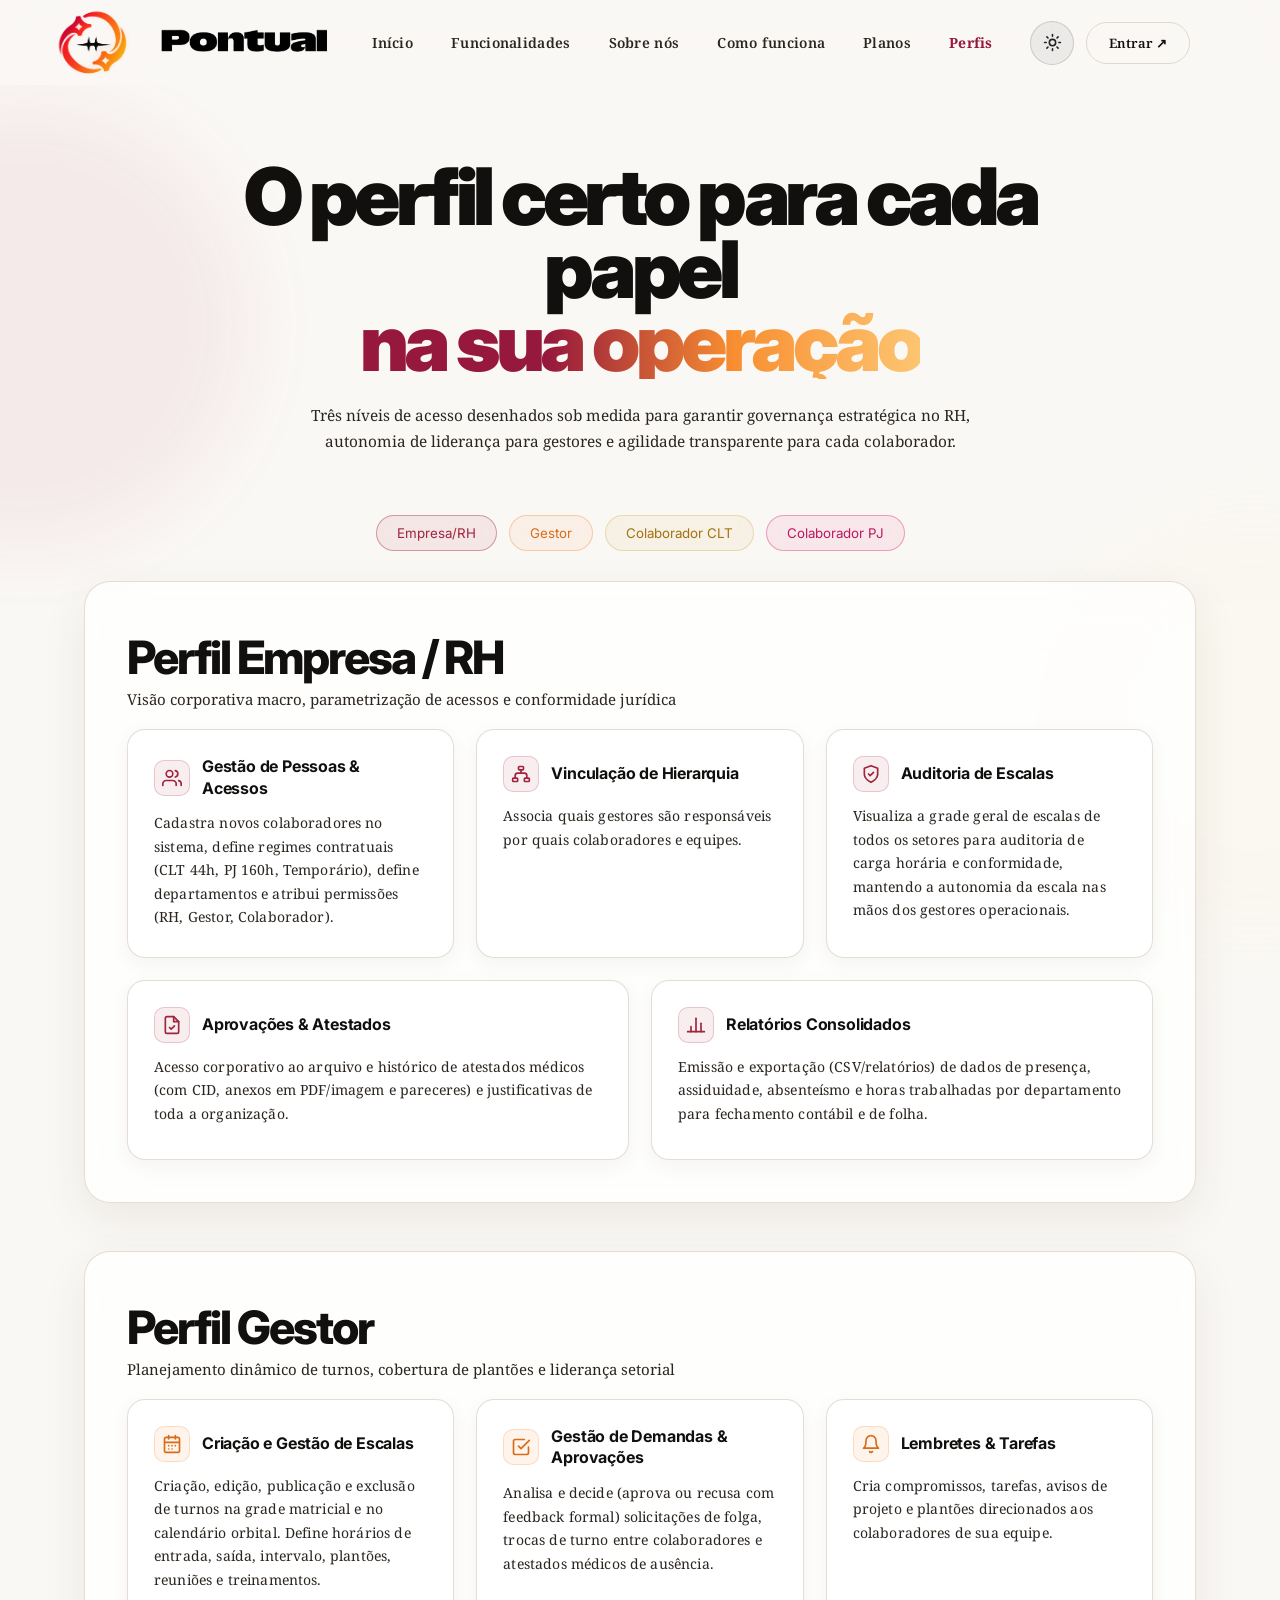
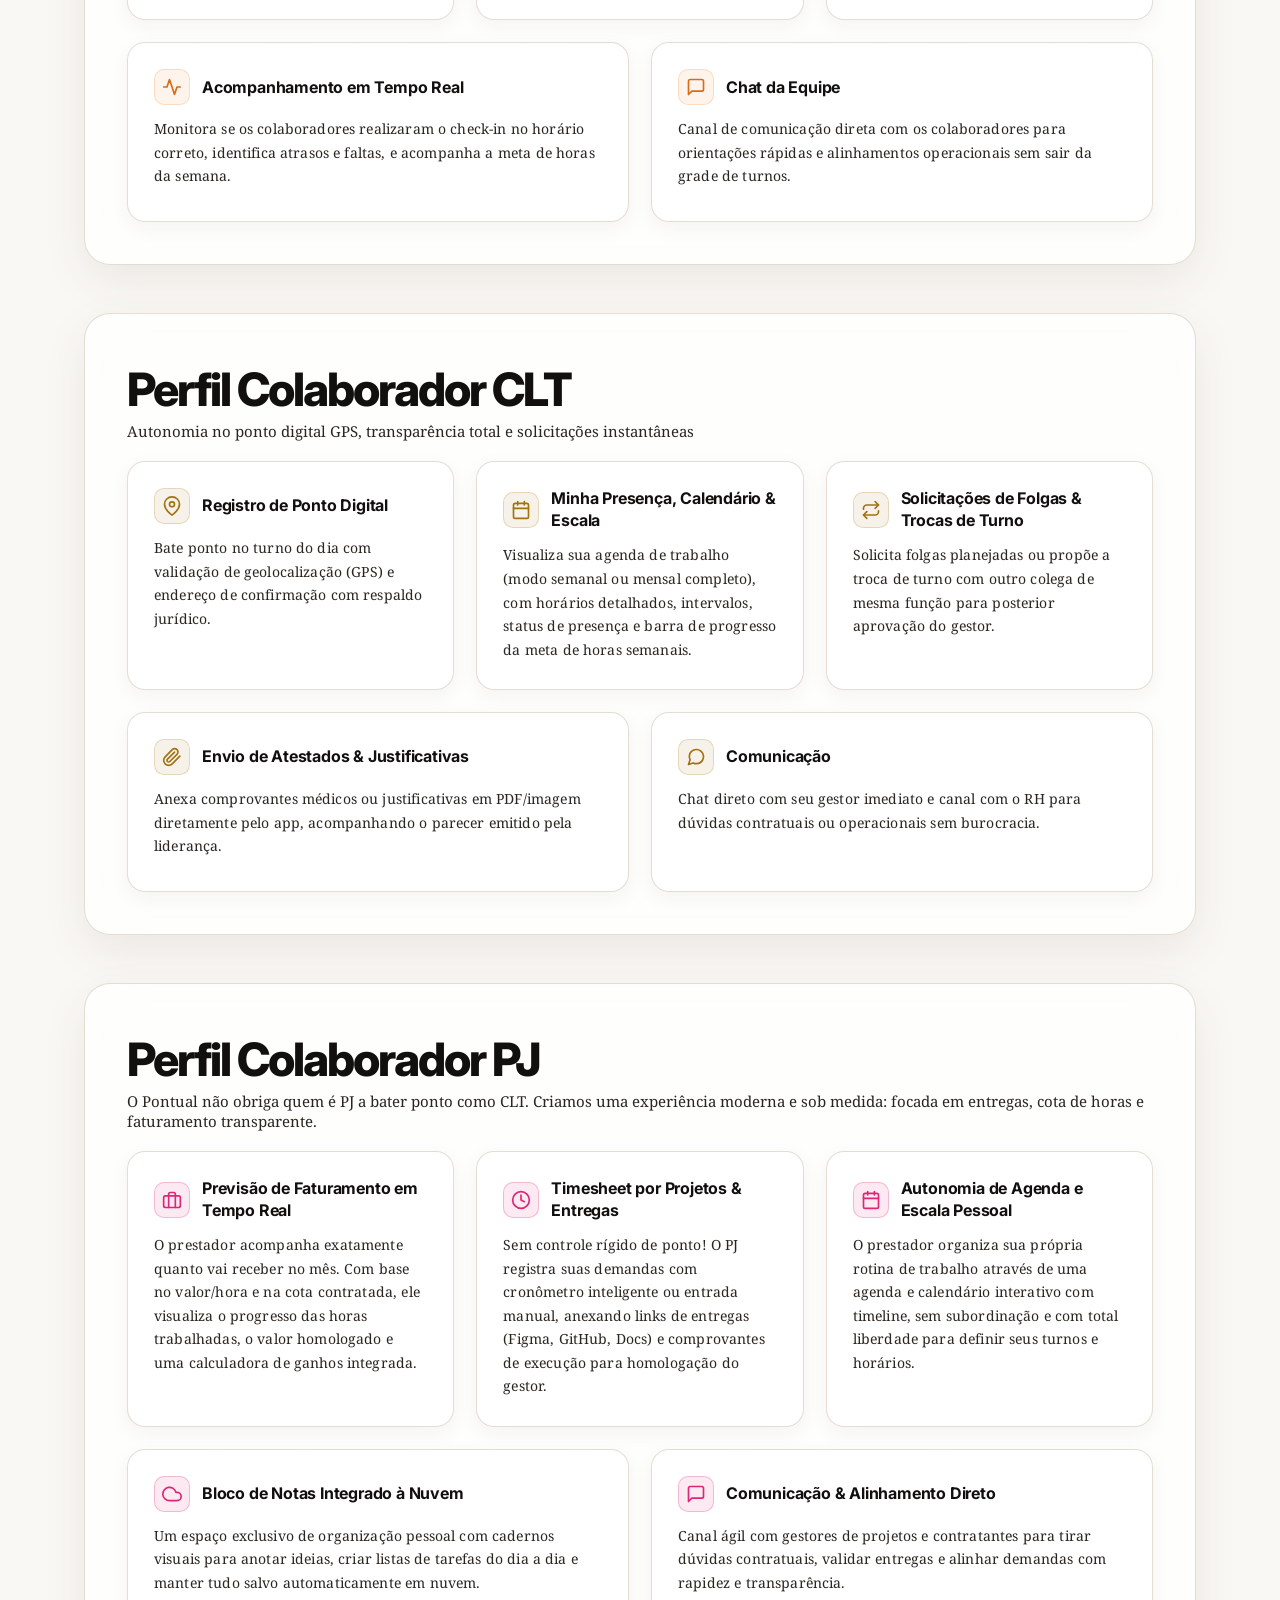
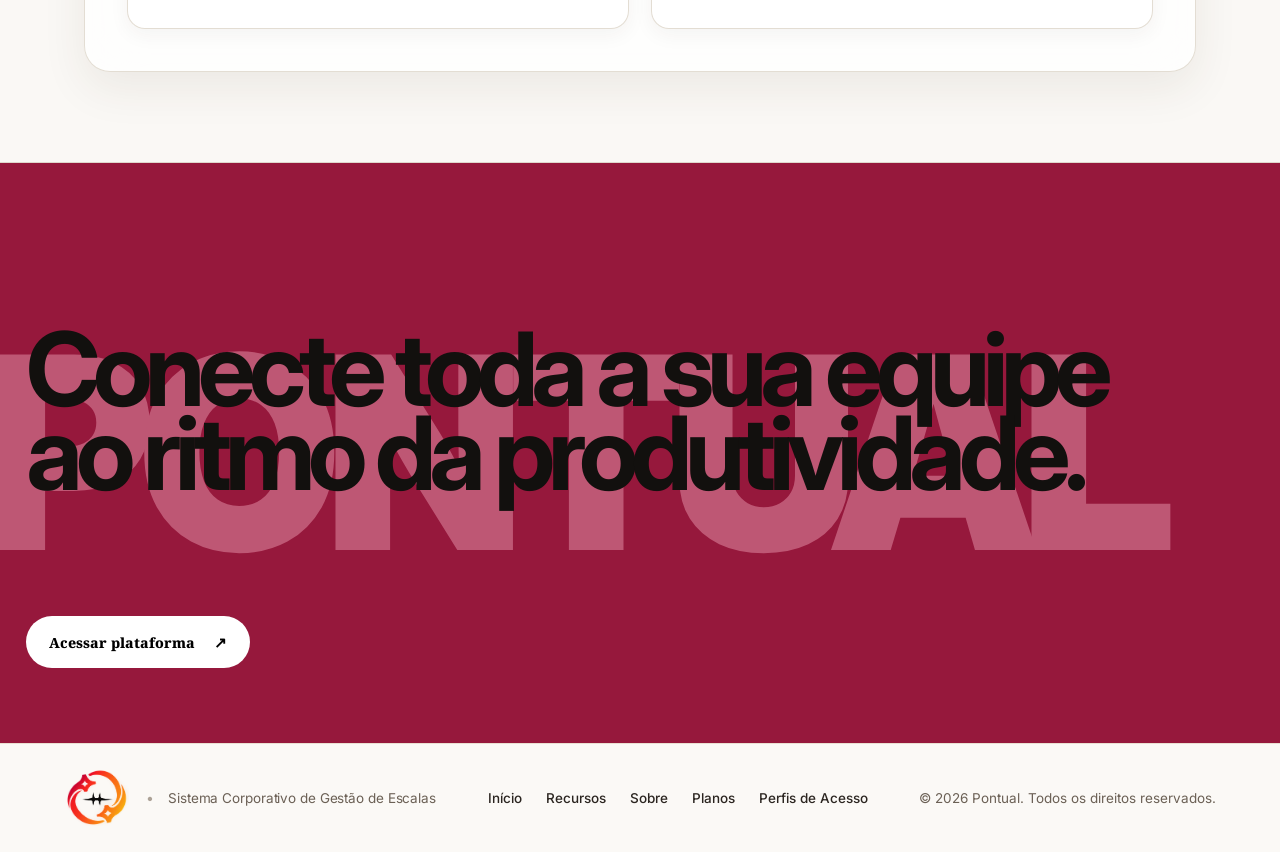
==== commit 14a4e35b: "feat(planos): adiciona secao de planos de pagamento na landing page" ====
--- a/perfil.html
+++ b/perfil.html
@@ -61,6 +61,7 @@
             <a href="index.html#funcionalidades">Funcionalidades</a>
             <a href="index.html#sobre">Sobre nós</a>
             <a href="index.html#como-funciona">Como funciona</a>
+            <a href="index.html#planos">Planos</a>
             <a href="perfil.html" class="active-link">Perfis</a>
         </nav>
 
@@ -597,6 +598,7 @@
             <a href="index.html#inicio">Início</a>
             <a href="index.html#funcionalidades">Recursos</a>
             <a href="index.html#sobre">Sobre</a>
+            <a href="index.html#planos">Planos</a>
             <a href="perfil.html">Perfis de Acesso</a>
         </div>
 
--- a/style.css
+++ b/style.css
@@ -7006,3 +7006,848 @@
     text-align: center;
     font-family: 'Inter', sans-serif;
 }
+
+
+/* ==========================================================================
+   PLANOS DE PAGAMENTO (MESMA IDENTIDADE VISUAL DO SITE)
+   ========================================================================== */
+
+.pricing {
+    width: 100%;
+    padding: 120px 10%;
+    scroll-margin-top: 96px;
+    background: var(--bg-surface);
+    position: relative;
+    overflow: hidden;
+    border-bottom: 1px solid var(--border);
+}
+
+.pricing-glow {
+    position: absolute;
+    width: 460px;
+    height: 460px;
+    border-radius: 50%;
+    filter: blur(75px);
+    pointer-events: none;
+    opacity: 0.14;
+    z-index: 0;
+}
+
+.pricing-glow-left {
+    background: #96183c;
+    top: -120px;
+    left: -140px;
+}
+
+.pricing-glow-right {
+    background: #F59242;
+    bottom: -140px;
+    right: -120px;
+}
+
+.pricing-header {
+    position: relative;
+    z-index: 2;
+    display: flex;
+    align-items: flex-end;
+    justify-content: space-between;
+    gap: 48px;
+    max-width: 1240px;
+    margin: 0 auto 64px;
+}
+
+.pricing-header-left h2 {
+    margin-top: 18px;
+    font-family: 'Inter', sans-serif;
+    font-size: clamp(36px, 4.2vw, 48px);
+    line-height: 1.05;
+    letter-spacing: -2px;
+    color: var(--text-primary);
+}
+
+.pricing-header-left h2 strong {
+    background: linear-gradient(90deg, #96183c, #f89642, #faf0ac);
+    -webkit-background-clip: text;
+    background-clip: text;
+    color: transparent;
+}
+
+.pricing-header-right {
+    max-width: 460px;
+    display: flex;
+    flex-direction: column;
+    align-items: flex-start;
+    gap: 24px;
+}
+
+.pricing-header-right p {
+    font-family: 'Noto Serif', Georgia, serif;
+    font-size: 15.5px;
+    line-height: 1.75;
+    color: var(--text-secondary);
+}
+
+/* Seletor Mensal / Anual */
+.pricing-billing-toggle {
+    display: inline-flex;
+    align-items: center;
+    padding: 5px;
+    border-radius: 999px;
+    background: rgba(255, 255, 255, 0.04);
+    border: 1px solid var(--border);
+    gap: 4px;
+    backdrop-filter: blur(12px);
+    -webkit-backdrop-filter: blur(12px);
+}
+
+.billing-btn {
+    display: inline-flex;
+    align-items: center;
+    gap: 8px;
+    padding: 10px 20px;
+    border-radius: 999px;
+    border: none;
+    background: transparent;
+    color: var(--text-secondary);
+    font-family: 'Noto Serif', Georgia, serif;
+    font-size: 13.5px;
+    font-weight: 600;
+    cursor: pointer;
+    transition: all 0.3s cubic-bezier(0.2, 0.8, 0.2, 1);
+}
+
+.billing-btn:hover {
+    color: var(--text-primary);
+}
+
+.billing-btn.active {
+    background: linear-gradient(90deg, #640c1e, #9F243C, #F59242);
+    color: #ffffff;
+    box-shadow: 0 8px 22px rgba(150, 24, 60, 0.35);
+}
+
+.billing-discount-pill {
+    font-family: 'Inter', sans-serif;
+    font-size: 10.5px;
+    font-weight: 800;
+    letter-spacing: 0.4px;
+    padding: 3px 8px;
+    border-radius: 999px;
+    background: rgba(249, 222, 151, 0.2);
+    color: #faf0ac;
+    border: 1px solid rgba(249, 222, 151, 0.38);
+}
+
+.billing-btn.active .billing-discount-pill {
+    background: rgba(255, 255, 255, 0.2);
+    color: #ffffff;
+    border-color: rgba(255, 255, 255, 0.35);
+}
+
+/* Grid de Planos */
+.pricing-grid {
+    position: relative;
+    z-index: 2;
+    max-width: 1240px;
+    margin: 0 auto;
+    display: grid;
+    grid-template-columns: repeat(3, minmax(0, 1fr));
+    gap: 28px;
+    align-items: stretch;
+}
+
+/* Card de Plano */
+.pricing-card {
+    position: relative;
+    display: flex;
+    flex-direction: column;
+    padding: 36px 32px 32px;
+    border-radius: 24px;
+    background: rgba(14, 14, 14, 0.72);
+    border: 1px solid var(--border);
+    backdrop-filter: blur(22px);
+    -webkit-backdrop-filter: blur(22px);
+    box-shadow: 0 20px 50px rgba(0, 0, 0, 0.38);
+    overflow: hidden;
+    transition: transform 0.35s cubic-bezier(0.2, 0.8, 0.2, 1),
+                border-color 0.35s ease,
+                box-shadow 0.35s ease;
+}
+
+.pricing-card::before {
+    content: "";
+    position: absolute;
+    top: 0;
+    left: 24px;
+    right: 24px;
+    height: 3px;
+    border-radius: 0 0 4px 4px;
+    opacity: 0.75;
+    transition: opacity 0.35s ease;
+}
+
+.pricing-card:hover {
+    transform: translateY(-6px);
+}
+
+.pricing-card:hover::before {
+    opacity: 1;
+}
+
+/* Cores individuais harmonizadas com a identidade Pontual */
+.plan-essencial {
+    background-image: radial-gradient(circle at 90% 10%, rgba(216, 180, 89, 0.16) 0%, transparent 55%);
+}
+
+.plan-essencial::before {
+    background: linear-gradient(90deg, transparent, #d8b459, #faf0ac, transparent);
+}
+
+.plan-essencial:hover {
+    border-color: rgba(216, 180, 89, 0.55);
+    box-shadow: 0 24px 60px rgba(216, 180, 89, 0.15);
+}
+
+.plan-profissional {
+    background-image:
+        radial-gradient(circle at 88% 8%, rgba(245, 146, 66, 0.25) 0%, transparent 52%),
+        radial-gradient(circle at 12% 92%, rgba(159, 36, 60, 0.22) 0%, transparent 55%);
+    border-color: rgba(245, 146, 66, 0.55);
+    box-shadow: 0 28px 68px rgba(150, 24, 60, 0.22), 0 0 0 1px rgba(245, 146, 66, 0.16);
+}
+
+.plan-profissional::before {
+    left: 0;
+    right: 0;
+    height: 4px;
+    border-radius: 0;
+    background: linear-gradient(90deg, #640c1e, #9F243C, #F59242, #faf0ac);
+    opacity: 1;
+}
+
+.plan-profissional:hover {
+    border-color: #F59242;
+    box-shadow: 0 32px 76px rgba(159, 36, 60, 0.3), 0 0 32px rgba(245, 146, 66, 0.18);
+}
+
+.plan-corporativo {
+    background-image: radial-gradient(circle at 90% 10%, rgba(159, 36, 60, 0.22) 0%, transparent 55%);
+}
+
+.plan-corporativo::before {
+    background: linear-gradient(90deg, transparent, #9F243C, #d1385d, transparent);
+}
+
+.plan-corporativo:hover {
+    border-color: rgba(159, 36, 60, 0.6);
+    box-shadow: 0 24px 60px rgba(159, 36, 60, 0.2);
+}
+
+/* Selo de Mais Escolhido */
+.pricing-popular-ribbon {
+    display: inline-flex;
+    align-items: center;
+    gap: 5px;
+    padding: 5px 12px;
+    border-radius: 999px;
+    background: linear-gradient(90deg, #96183c, #F59242);
+    color: #ffffff;
+    font-family: 'Inter', sans-serif;
+    font-size: 10px;
+    font-weight: 800;
+    letter-spacing: 0.9px;
+    text-transform: uppercase;
+    box-shadow: 0 6px 18px rgba(150, 24, 60, 0.38);
+    white-space: nowrap;
+}
+
+.pricing-card-top {
+    display: flex;
+    align-items: center;
+    justify-content: space-between;
+    flex-wrap: wrap;
+    gap: 10px;
+    margin-bottom: 22px;
+}
+
+.pricing-index {
+    font-family: 'Playfair Display', Georgia, serif;
+    font-size: 17px;
+    font-weight: 800;
+    color: #ff5940;
+}
+
+.plan-essencial .pricing-index {
+    color: #d8b459;
+}
+
+.plan-profissional .pricing-index {
+    color: #F59242;
+}
+
+.plan-corporativo .pricing-index {
+    color: #e86384;
+}
+
+.pricing-badge {
+    display: inline-flex;
+    align-items: center;
+    font-family: 'Inter', sans-serif;
+    font-size: 10.5px;
+    font-weight: 700;
+    letter-spacing: 0.9px;
+    text-transform: uppercase;
+    padding: 4px 12px;
+    border-radius: 999px;
+}
+
+.badge-plan-essencial {
+    background: rgba(216, 180, 89, 0.14);
+    color: #e5be59;
+    border: 1px solid rgba(216, 180, 89, 0.32);
+}
+
+.badge-plan-profissional {
+    background: rgba(248, 150, 66, 0.15);
+    color: #f89642;
+    border: 1px solid rgba(248, 150, 66, 0.35);
+}
+
+.badge-plan-corporativo {
+    background: rgba(209, 56, 93, 0.15);
+    color: #ff6e8a;
+    border: 1px solid rgba(209, 56, 93, 0.35);
+}
+
+.pricing-card-head h3 {
+    font-family: 'Inter', sans-serif;
+    font-size: 28px;
+    font-weight: 800;
+    letter-spacing: -1px;
+    color: var(--text-primary);
+    margin-bottom: 8px;
+}
+
+.pricing-card-head p {
+    font-family: 'Noto Serif', Georgia, serif;
+    font-size: 14px;
+    line-height: 1.65;
+    color: var(--text-secondary);
+    min-height: 46px;
+}
+
+/* Bloco de Preço */
+.pricing-price-block {
+    margin: 24px 0;
+    padding: 20px 0;
+    border-top: 1px solid var(--border-soft);
+    border-bottom: 1px solid var(--border-soft);
+}
+
+.pricing-price-row {
+    display: flex;
+    align-items: baseline;
+    gap: 5px;
+}
+
+.pricing-currency {
+    font-family: 'Inter', sans-serif;
+    font-size: 18px;
+    font-weight: 700;
+    color: var(--text-secondary);
+}
+
+.pricing-amount {
+    font-family: 'Inter', sans-serif;
+    font-size: 48px;
+    font-weight: 900;
+    line-height: 1;
+    letter-spacing: -2.5px;
+    color: var(--text-primary);
+    transition: opacity 0.18s ease, transform 0.18s ease;
+}
+
+.pricing-amount.price-updating {
+    opacity: 0;
+    transform: translateY(-4px);
+}
+
+.plan-profissional .pricing-amount {
+    background: linear-gradient(90deg, #ffffff 10%, #faf0ac 100%);
+    -webkit-background-clip: text;
+    background-clip: text;
+    color: transparent;
+}
+
+.pricing-period {
+    font-family: 'Noto Serif', Georgia, serif;
+    font-size: 14px;
+    color: var(--text-tertiary);
+}
+
+.pricing-custom-price {
+    font-family: 'Inter', sans-serif;
+    font-size: 36px;
+    font-weight: 900;
+    line-height: 1.15;
+    letter-spacing: -1.5px;
+    color: var(--text-primary);
+}
+
+.pricing-billing-note {
+    display: block;
+    margin-top: 8px;
+    font-family: 'Noto Serif', Georgia, serif;
+    font-size: 12.5px;
+    color: var(--text-tertiary);
+}
+
+/* Lista de Benefícios */
+.pricing-features {
+    list-style: none;
+    padding: 0;
+    margin: 0 0 30px;
+    display: flex;
+    flex-direction: column;
+    gap: 13px;
+    flex: 1;
+}
+
+.pricing-features li {
+    display: flex;
+    align-items: flex-start;
+    gap: 10px;
+    font-family: 'Noto Serif', Georgia, serif;
+    font-size: 13.8px;
+    line-height: 1.5;
+    color: var(--text-secondary);
+}
+
+.pricing-features li svg {
+    width: 17px;
+    height: 17px;
+    flex-shrink: 0;
+    margin-top: 2px;
+    color: var(--success);
+}
+
+/* Botões CTA dos Planos */
+.pricing-cta-btn {
+    width: 100%;
+    display: inline-flex;
+    align-items: center;
+    justify-content: center;
+    gap: 10px;
+    padding: 15px 22px;
+    border-radius: 40px;
+    border: 1px solid var(--border);
+    background: rgba(255, 255, 255, 0.04);
+    color: var(--text-primary);
+    font-family: 'Noto Serif', Georgia, serif;
+    font-size: 14px;
+    font-weight: 700;
+    letter-spacing: 0.3px;
+    cursor: pointer;
+    transition: all 0.3s cubic-bezier(0.2, 0.8, 0.2, 1);
+}
+
+.pricing-cta-btn span {
+    font-family: 'Inter', sans-serif;
+    font-size: 15px;
+    transition: transform 0.25s ease;
+}
+
+.pricing-cta-btn:hover {
+    background: #9F243C;
+    border-color: #9F243C;
+    color: #ffffff;
+    transform: translateY(-2px);
+    box-shadow: 0 12px 28px rgba(159, 36, 60, 0.32);
+}
+
+.pricing-cta-btn:hover span {
+    transform: translate(2px, -2px);
+}
+
+.pricing-cta-primary {
+    border: none;
+    background: linear-gradient(90deg, #640c1e, #9F243C, #F59242, #c96b1f);
+    color: #ffffff;
+    box-shadow: 0 12px 28px rgba(159, 36, 60, 0.35);
+}
+
+.pricing-cta-primary:hover {
+    background: linear-gradient(90deg, #7a1026, #b32944, #ff9f4d, #d87624);
+    box-shadow: 0 16px 34px rgba(245, 146, 66, 0.32);
+}
+
+/* Barra de Confiança & Formas de Pagamento */
+.pricing-trust-bar {
+    position: relative;
+    z-index: 2;
+    max-width: 1240px;
+    margin: 44px auto 0;
+    padding: 20px 28px;
+    border-radius: 18px;
+    background: rgba(255, 255, 255, 0.025);
+    border: 1px solid var(--border);
+    display: flex;
+    align-items: center;
+    justify-content: space-between;
+    flex-wrap: wrap;
+    gap: 18px 28px;
+}
+
+.pricing-trust-item {
+    display: flex;
+    align-items: center;
+    gap: 10px;
+    font-family: 'Noto Serif', Georgia, serif;
+    font-size: 13.5px;
+    color: var(--text-secondary);
+}
+
+.pricing-trust-item strong {
+    font-family: 'Inter', sans-serif;
+    color: var(--text-primary);
+    font-weight: 700;
+}
+
+.pricing-trust-item .badge-dot {
+    width: 8px;
+    height: 8px;
+    border-radius: 50%;
+    background: #F59242;
+    box-shadow: 0 0 10px rgba(245, 146, 66, 0.7);
+    flex-shrink: 0;
+}
+
+/* Toast de Seleção de Plano */
+.pricing-toast {
+    position: fixed;
+    left: 50%;
+    bottom: 28px;
+    transform: translate(-50%, 24px);
+    z-index: 10000;
+    display: inline-flex;
+    align-items: center;
+    gap: 10px;
+    max-width: calc(100vw - 32px);
+    padding: 14px 22px;
+    border-radius: 999px;
+    background: rgba(18, 18, 18, 0.94);
+    border: 1px solid rgba(245, 146, 66, 0.45);
+    color: #ffffff;
+    font-family: 'Inter', sans-serif;
+    font-size: 13.5px;
+    font-weight: 600;
+    box-shadow: 0 18px 44px rgba(0, 0, 0, 0.5);
+    backdrop-filter: blur(14px);
+    -webkit-backdrop-filter: blur(14px);
+    opacity: 0;
+    pointer-events: none;
+    transition: opacity 0.3s ease, transform 0.35s cubic-bezier(0.2, 0.8, 0.2, 1);
+}
+
+.pricing-toast.visible {
+    opacity: 1;
+    transform: translate(-50%, 0);
+    pointer-events: auto;
+}
+
+.pricing-toast-dot {
+    width: 9px;
+    height: 9px;
+    border-radius: 50%;
+    background: #51d87d;
+    box-shadow: 0 0 10px rgba(81, 216, 125, 0.75);
+    flex-shrink: 0;
+}
+
+
+/* ==========================================================================
+   MODO CLARO - PLANOS DE PAGAMENTO
+   ========================================================================== */
+
+[data-theme="light"] .pricing,
+.modo-claro .pricing {
+    background: #f6efe6;
+    border-bottom: 3px solid #ded0bf;
+}
+
+[data-theme="light"] .pricing-glow,
+.modo-claro .pricing-glow {
+    opacity: 0.08;
+}
+
+[data-theme="light"] .pricing-header-left h2,
+.modo-claro .pricing-header-left h2 {
+    color: #12100e;
+}
+
+[data-theme="light"] .pricing-header-left h2 strong,
+.modo-claro .pricing-header-left h2 strong {
+    background: linear-gradient(90deg, #640c1e, #9F243C, #d96b1f);
+    -webkit-background-clip: text;
+    background-clip: text;
+    color: transparent;
+}
+
+[data-theme="light"] .pricing-header-right p,
+.modo-claro .pricing-header-right p {
+    color: #3d352c;
+}
+
+[data-theme="light"] .pricing-billing-toggle,
+.modo-claro .pricing-billing-toggle {
+    background: #ffffff;
+    border: 1.5px solid #ded0be;
+    box-shadow: 0 6px 20px rgba(60, 45, 30, 0.06);
+}
+
+[data-theme="light"] .billing-btn,
+.modo-claro .billing-btn {
+    color: #453e36;
+}
+
+[data-theme="light"] .billing-btn:hover,
+.modo-claro .billing-btn:hover {
+    color: #12100e;
+}
+
+[data-theme="light"] .billing-btn.active,
+.modo-claro .billing-btn.active {
+    color: #ffffff;
+}
+
+[data-theme="light"] .billing-discount-pill,
+.modo-claro .billing-discount-pill {
+    background: rgba(150, 24, 60, 0.12);
+    color: #96183c;
+    border-color: rgba(150, 24, 60, 0.3);
+}
+
+[data-theme="light"] .billing-btn.active .billing-discount-pill,
+.modo-claro .billing-btn.active .billing-discount-pill {
+    background: rgba(255, 255, 255, 0.22);
+    color: #ffffff;
+    border-color: rgba(255, 255, 255, 0.4);
+}
+
+[data-theme="light"] .pricing-card,
+.modo-claro .pricing-card {
+    background: #ffffff;
+    border: 1.5px solid #ded0be;
+    box-shadow: 0 12px 34px rgba(60, 45, 30, 0.07);
+}
+
+[data-theme="light"] .plan-essencial,
+.modo-claro .plan-essencial {
+    background-image: radial-gradient(circle at 90% 10%, rgba(216, 180, 89, 0.14) 0%, transparent 55%);
+}
+
+[data-theme="light"] .plan-profissional,
+.modo-claro .plan-profissional {
+    background-image:
+        radial-gradient(circle at 90% 8%, rgba(245, 146, 66, 0.14) 0%, transparent 55%),
+        radial-gradient(circle at 10% 92%, rgba(159, 36, 60, 0.08) 0%, transparent 55%);
+    border-color: #f89642;
+    box-shadow: 0 20px 48px rgba(150, 24, 60, 0.14);
+}
+
+[data-theme="light"] .plan-corporativo,
+.modo-claro .plan-corporativo {
+    background-image: radial-gradient(circle at 90% 10%, rgba(159, 36, 60, 0.11) 0%, transparent 55%);
+}
+
+[data-theme="light"] .plan-essencial .pricing-index,
+.modo-claro .plan-essencial .pricing-index {
+    color: #9a6c0d;
+}
+
+[data-theme="light"] .plan-profissional .pricing-index,
+.modo-claro .plan-profissional .pricing-index {
+    color: #c2590a;
+}
+
+[data-theme="light"] .plan-corporativo .pricing-index,
+.modo-claro .plan-corporativo .pricing-index {
+    color: #96183c;
+}
+
+[data-theme="light"] .badge-plan-essencial,
+.modo-claro .badge-plan-essencial {
+    background: rgba(216, 180, 89, 0.2);
+    color: #87620a;
+    border-color: rgba(216, 180, 89, 0.45);
+}
+
+[data-theme="light"] .badge-plan-profissional,
+.modo-claro .badge-plan-profissional {
+    background: rgba(248, 150, 66, 0.18);
+    color: #b55409;
+    border-color: rgba(248, 150, 66, 0.42);
+}
+
+[data-theme="light"] .badge-plan-corporativo,
+.modo-claro .badge-plan-corporativo {
+    background: rgba(159, 36, 60, 0.12);
+    color: #96183c;
+    border-color: rgba(159, 36, 60, 0.35);
+}
+
+[data-theme="light"] .pricing-card-head h3,
+.modo-claro .pricing-card-head h3,
+[data-theme="light"] .pricing-amount,
+.modo-claro .pricing-amount,
+[data-theme="light"] .pricing-custom-price,
+.modo-claro .pricing-custom-price {
+    color: #12100e;
+}
+
+[data-theme="light"] .plan-profissional .pricing-amount,
+.modo-claro .plan-profissional .pricing-amount {
+    background: linear-gradient(90deg, #640c1e, #9F243C, #d96b1f);
+    -webkit-background-clip: text;
+    background-clip: text;
+    color: transparent;
+}
+
+[data-theme="light"] .pricing-card-head p,
+.modo-claro .pricing-card-head p,
+[data-theme="light"] .pricing-features li,
+.modo-claro .pricing-features li {
+    color: #3b332b;
+}
+
+[data-theme="light"] .pricing-price-block,
+.modo-claro .pricing-price-block {
+    border-color: #ebe2d5;
+}
+
+[data-theme="light"] .pricing-billing-note,
+.modo-claro .pricing-billing-note,
+[data-theme="light"] .pricing-period,
+.modo-claro .pricing-period {
+    color: #6b6055;
+}
+
+[data-theme="light"] .pricing-cta-btn,
+.modo-claro .pricing-cta-btn {
+    background: #faf6f0;
+    border: 1.5px solid #d8cbb8;
+    color: #12100e;
+}
+
+[data-theme="light"] .pricing-cta-btn:hover,
+.modo-claro .pricing-cta-btn:hover {
+    background: #96183c;
+    border-color: #96183c;
+    color: #ffffff;
+}
+
+[data-theme="light"] .pricing-cta-primary,
+.modo-claro .pricing-cta-primary {
+    border: none;
+    background: linear-gradient(90deg, #640c1e, #9F243C, #F59242, #c96b1f);
+    color: #ffffff;
+}
+
+[data-theme="light"] .pricing-trust-bar,
+.modo-claro .pricing-trust-bar {
+    background: #ffffff;
+    border: 1.5px solid #ded0be;
+    box-shadow: 0 8px 24px rgba(60, 45, 30, 0.05);
+}
+
+[data-theme="light"] .pricing-trust-item,
+.modo-claro .pricing-trust-item {
+    color: #453e36;
+}
+
+[data-theme="light"] .pricing-trust-item strong,
+.modo-claro .pricing-trust-item strong {
+    color: #12100e;
+}
+
+[data-theme="light"] .pricing-toast,
+.modo-claro .pricing-toast {
+    background: #ffffff;
+    color: #12100e;
+    border-color: #f89642;
+    box-shadow: 0 18px 44px rgba(60, 45, 30, 0.16);
+}
+
+
+/* ==========================================================================
+   RESPONSIVIDADE - PLANOS DE PAGAMENTO
+   ========================================================================== */
+
+@media (max-width: 1100px) {
+    .pricing {
+        padding: 96px 6%;
+    }
+
+    .pricing-header {
+        flex-direction: column;
+        align-items: flex-start;
+        gap: 28px;
+        margin-bottom: 48px;
+    }
+
+    .pricing-header-right {
+        max-width: 100%;
+    }
+
+    .pricing-grid {
+        grid-template-columns: repeat(2, minmax(0, 1fr));
+    }
+
+    .pricing-card.plan-corporativo {
+        grid-column: span 2;
+    }
+}
+
+@media (max-width: 768px) {
+    .pricing {
+        padding: 76px 5%;
+    }
+
+    .pricing-grid {
+        grid-template-columns: 1fr;
+        gap: 22px;
+    }
+
+    .pricing-card.plan-corporativo {
+        grid-column: span 1;
+    }
+
+    .pricing-card {
+        padding: 30px 24px 26px;
+    }
+
+    .pricing-card-head p {
+        min-height: auto;
+    }
+
+    .pricing-amount {
+        font-size: 42px;
+    }
+
+    .pricing-custom-price {
+        font-size: 32px;
+    }
+
+    .pricing-trust-bar {
+        flex-direction: column;
+        align-items: flex-start;
+        padding: 18px 20px;
+        gap: 12px;
+    }
+
+    .pricing-toast {
+        border-radius: 16px;
+        bottom: 18px;
+        font-size: 12.5px;
+    }
+}
